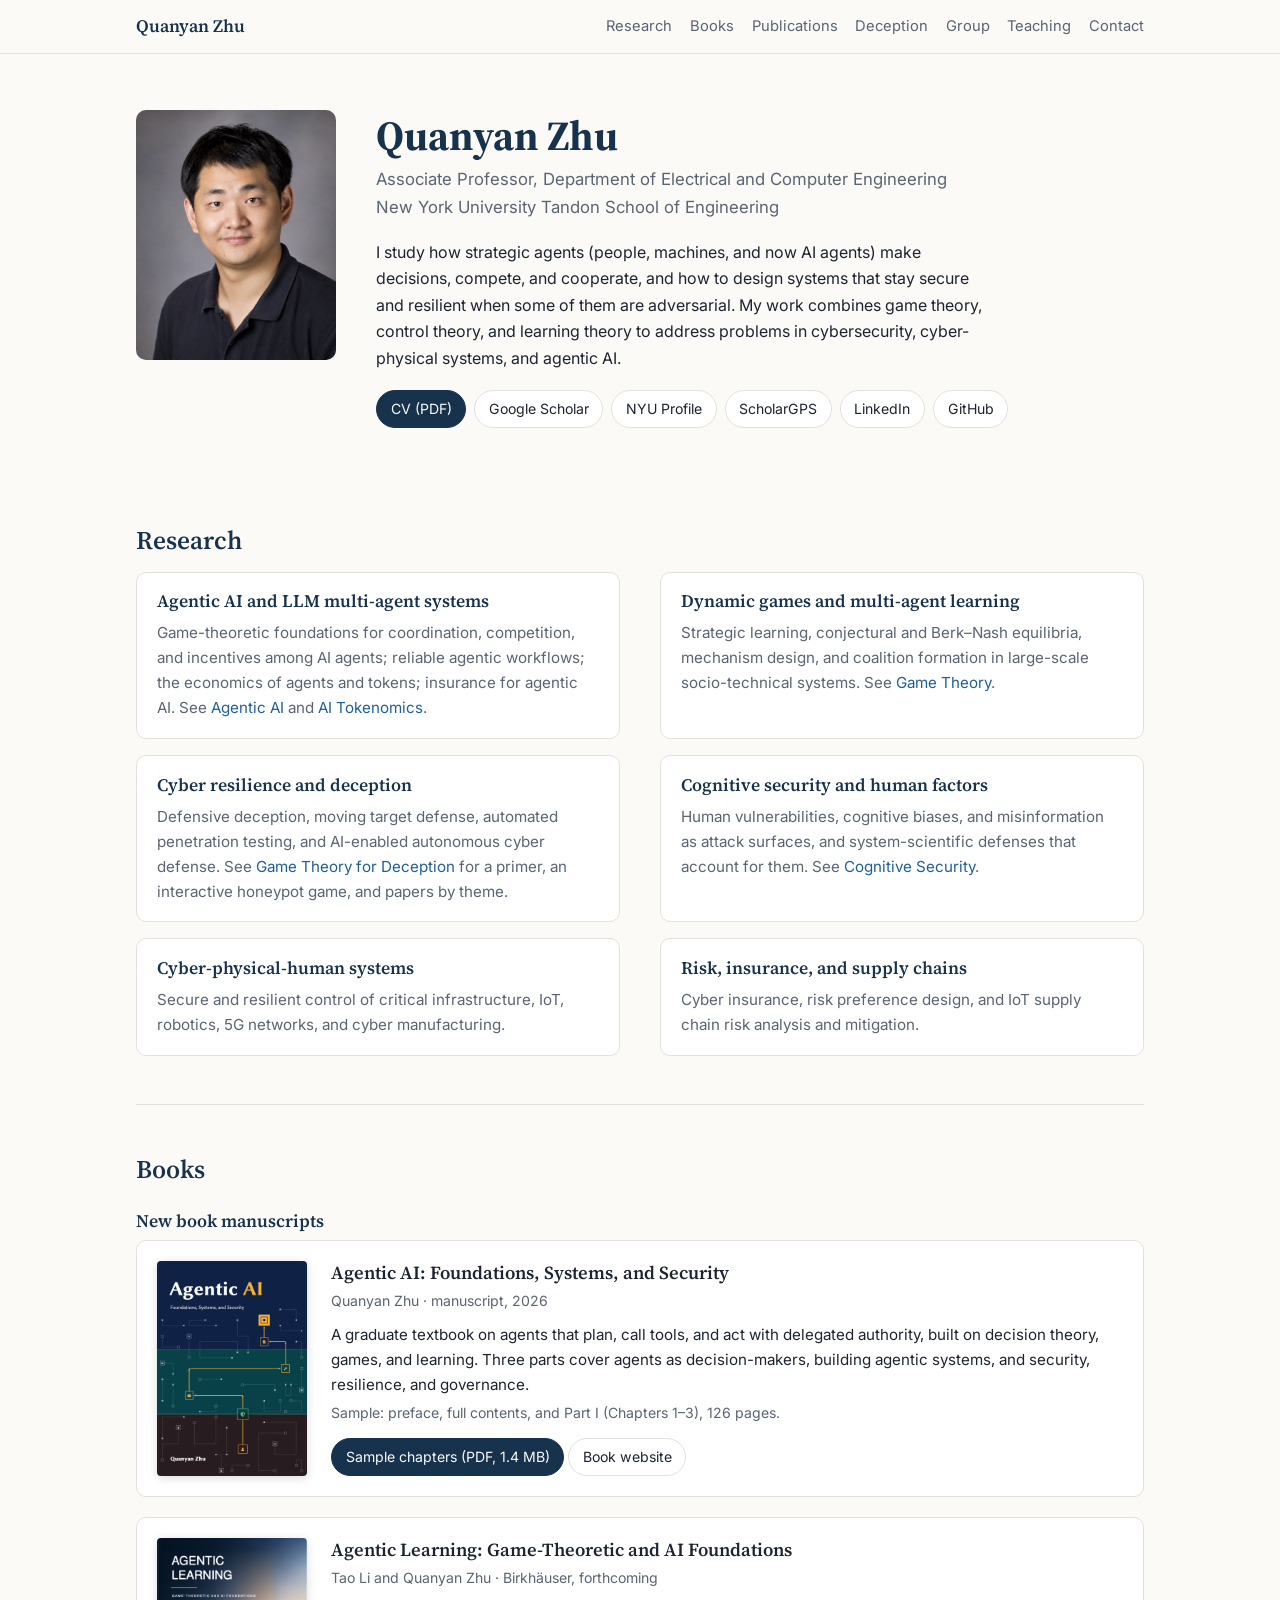
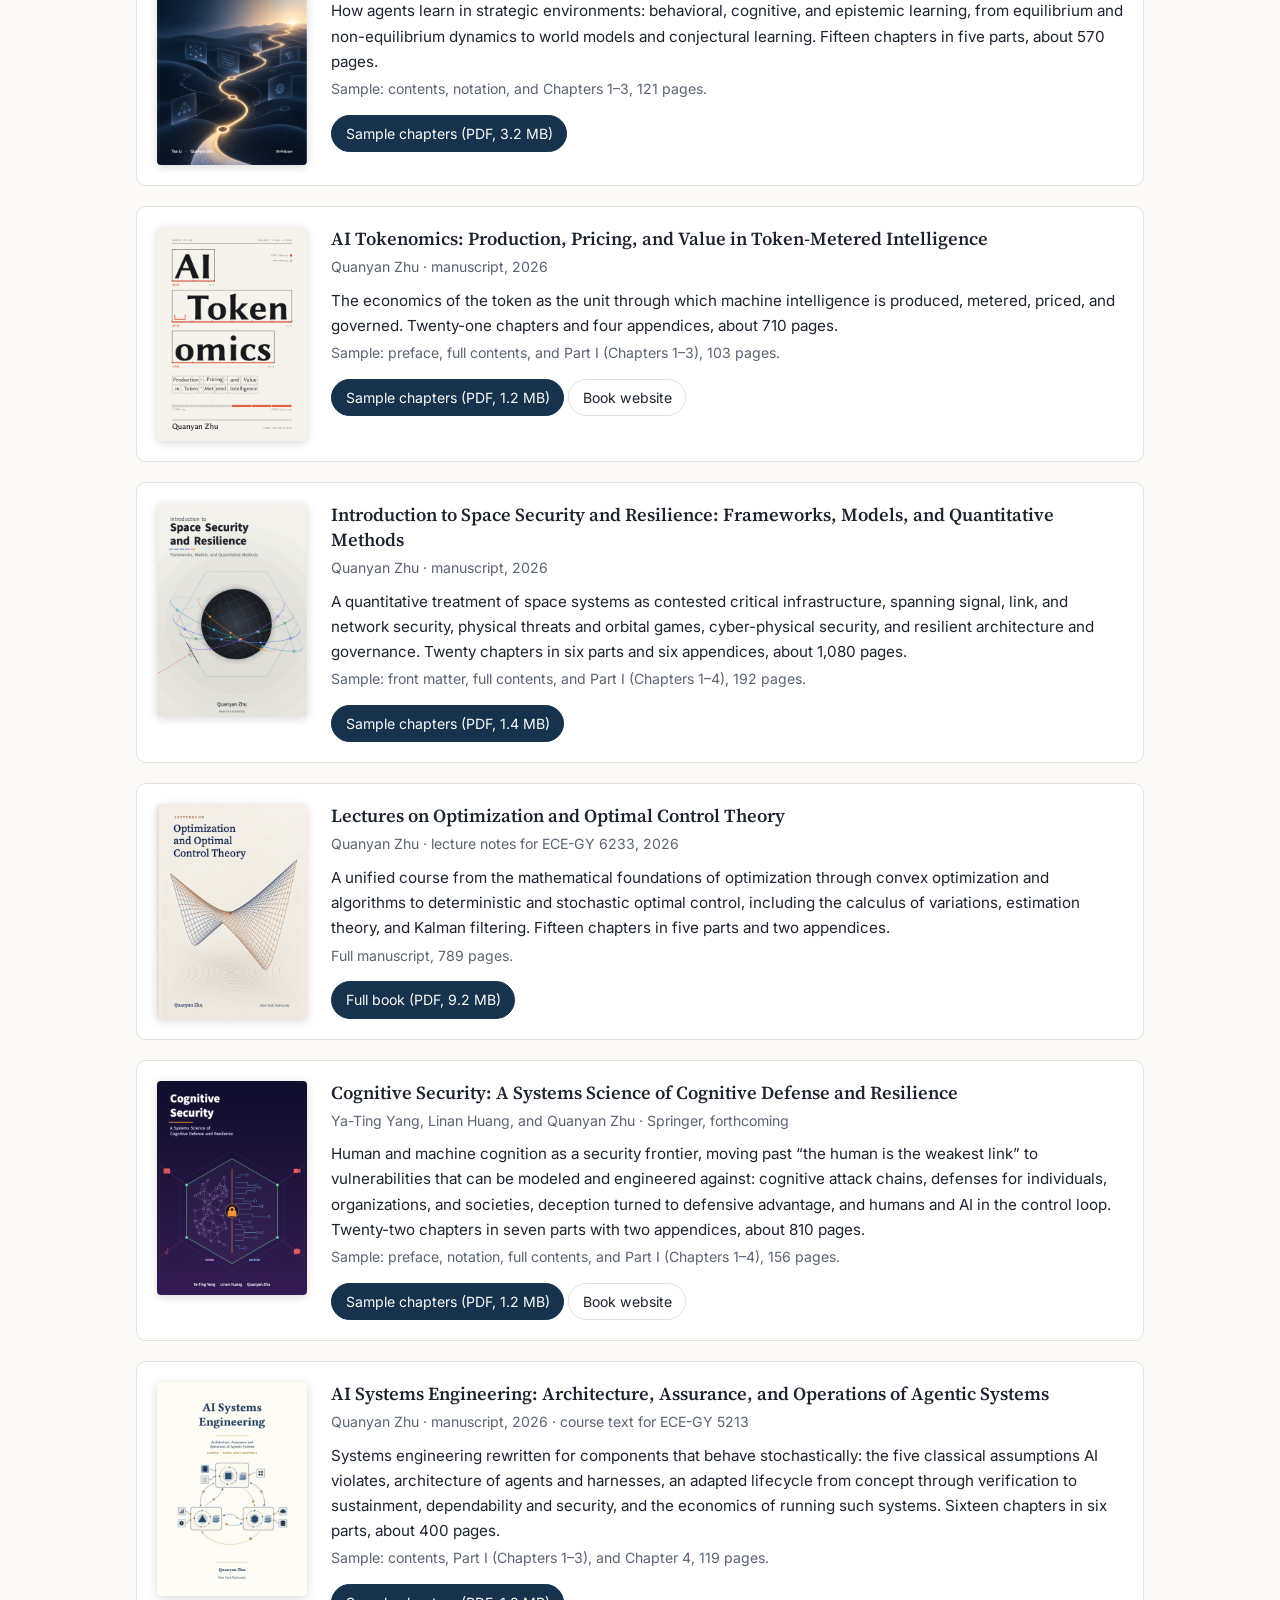
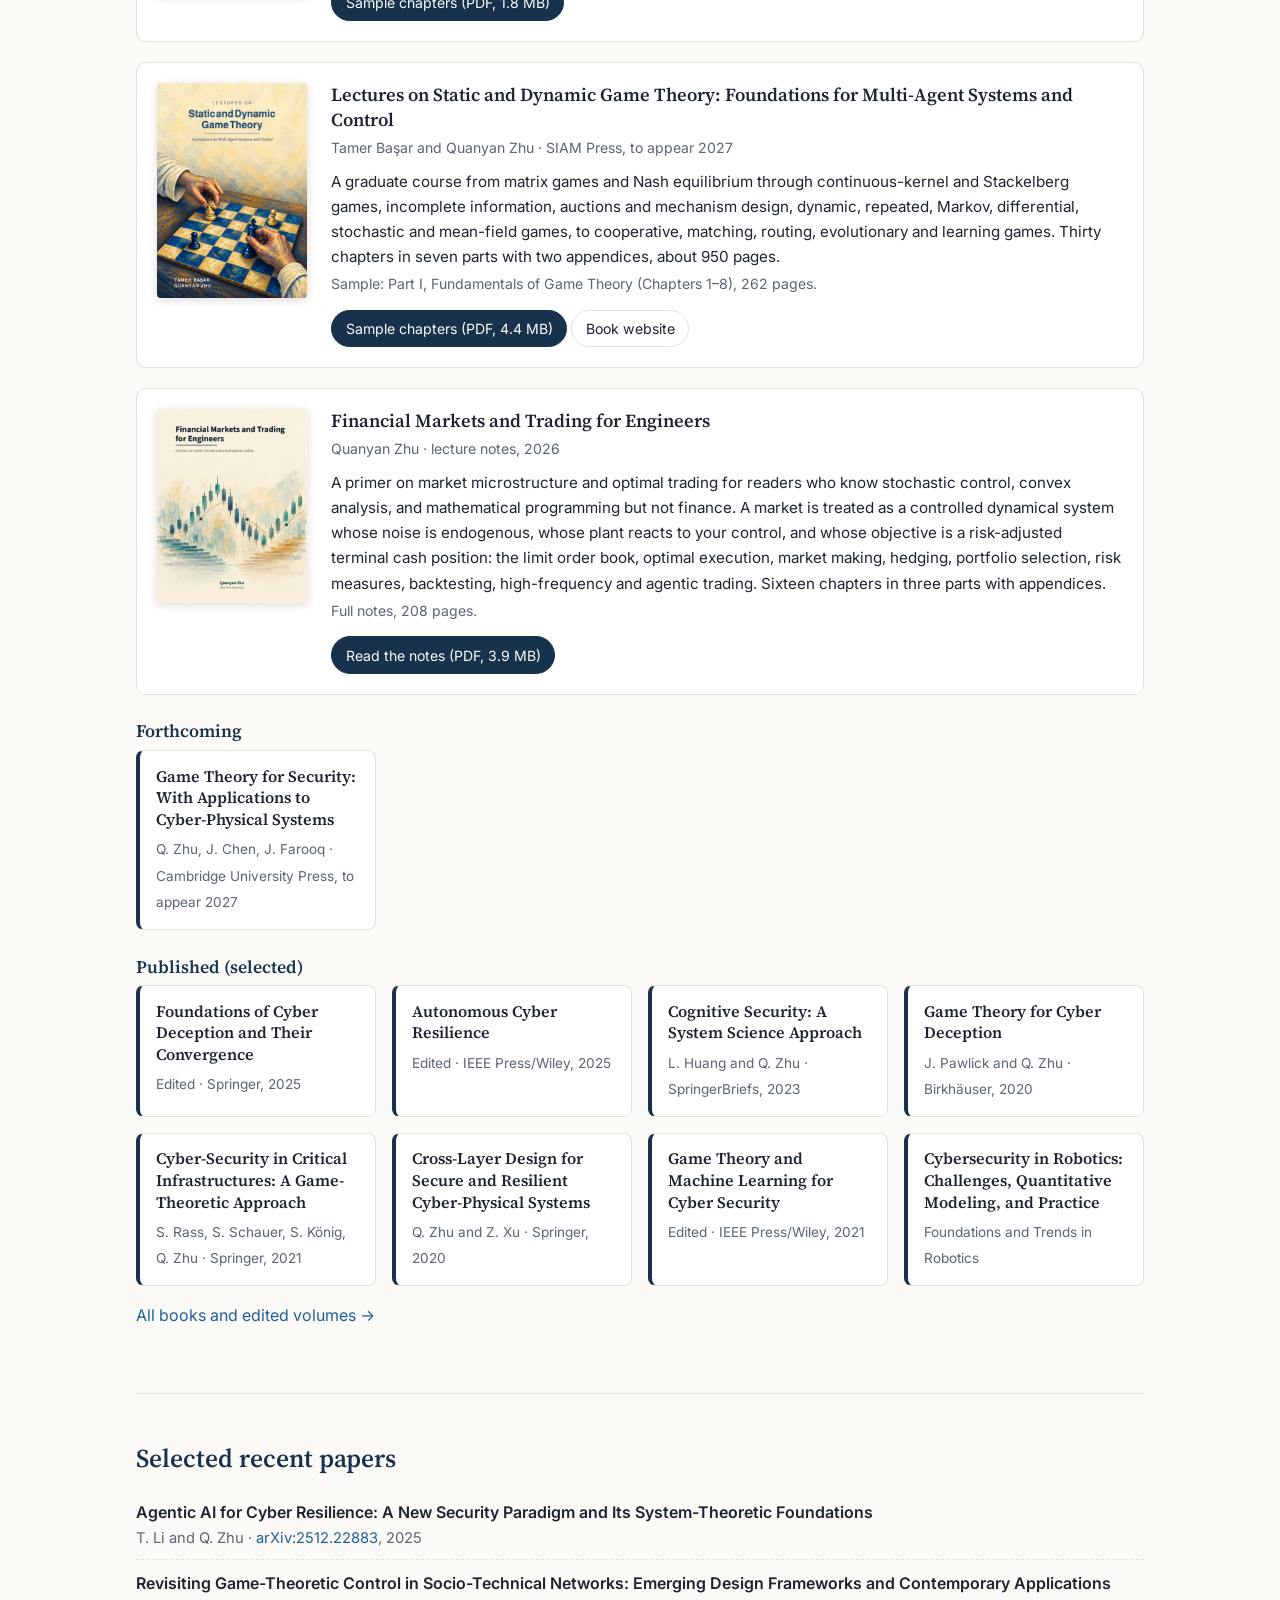
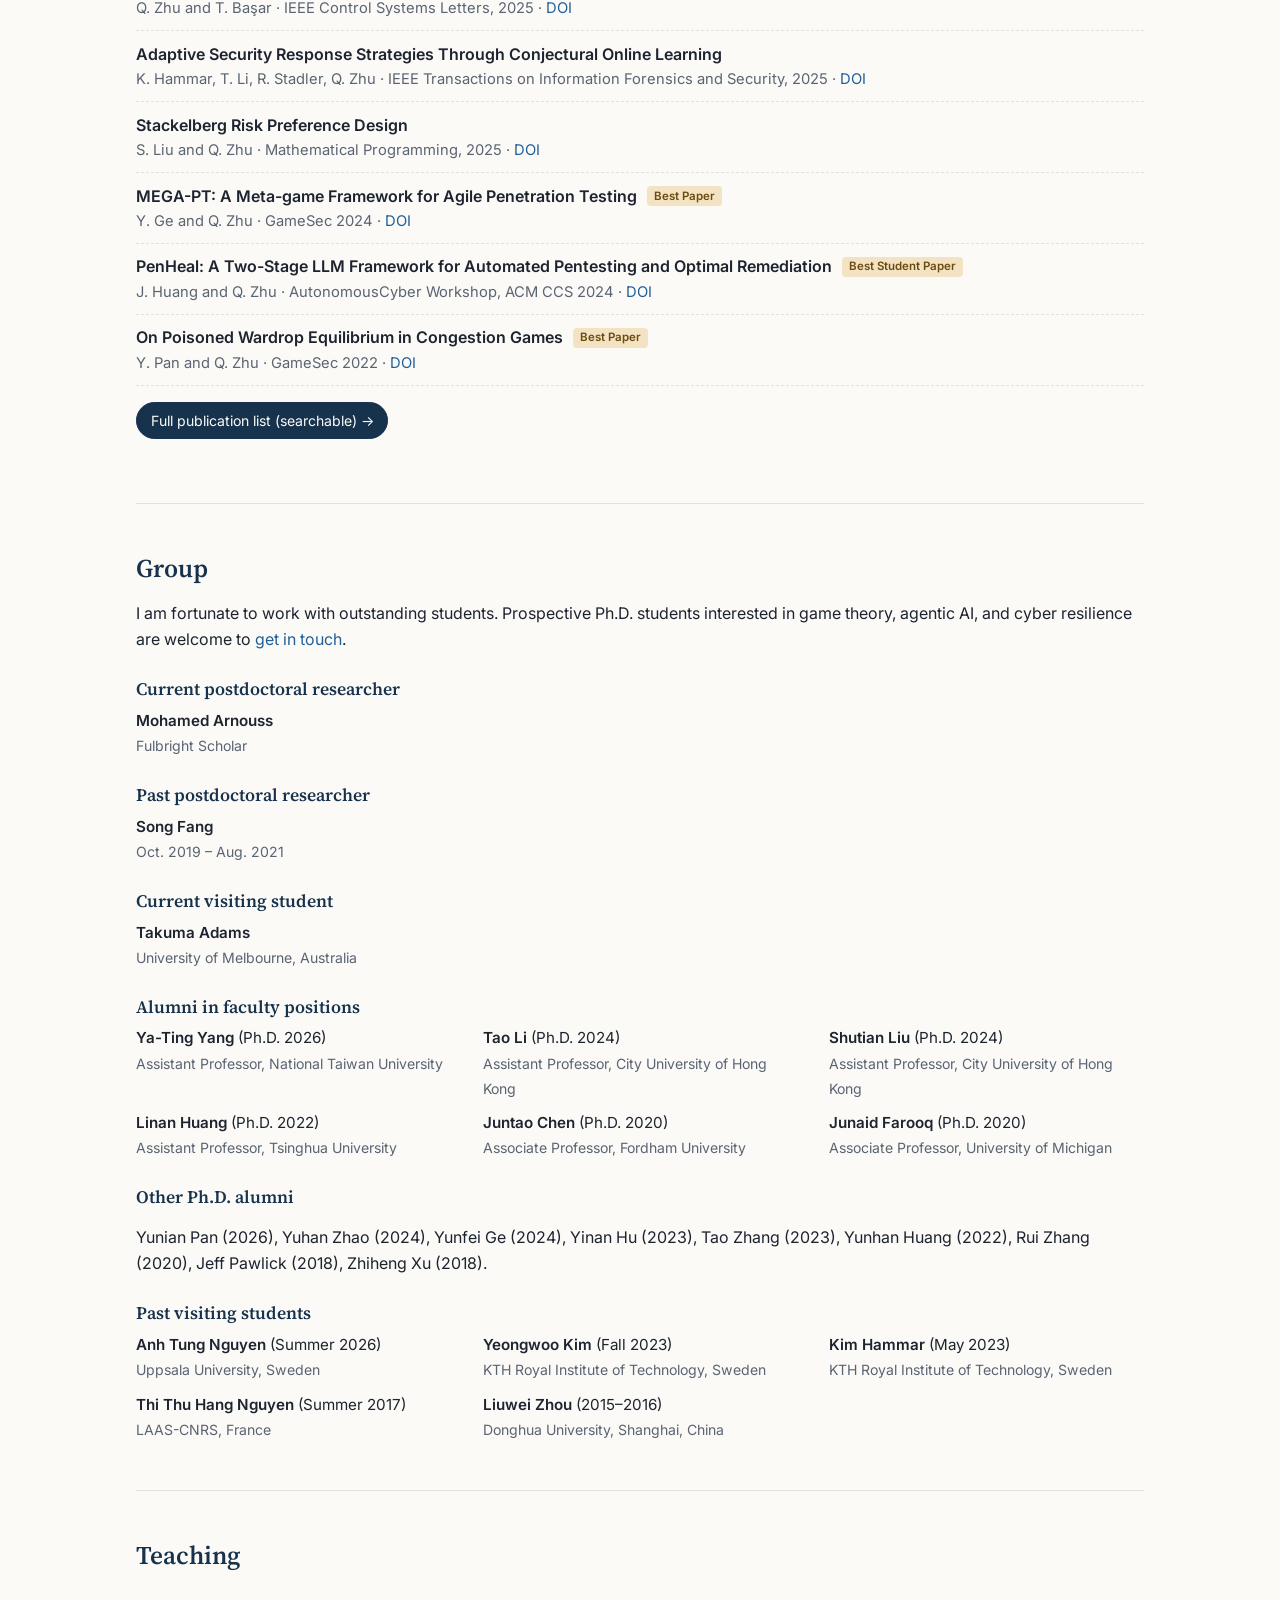
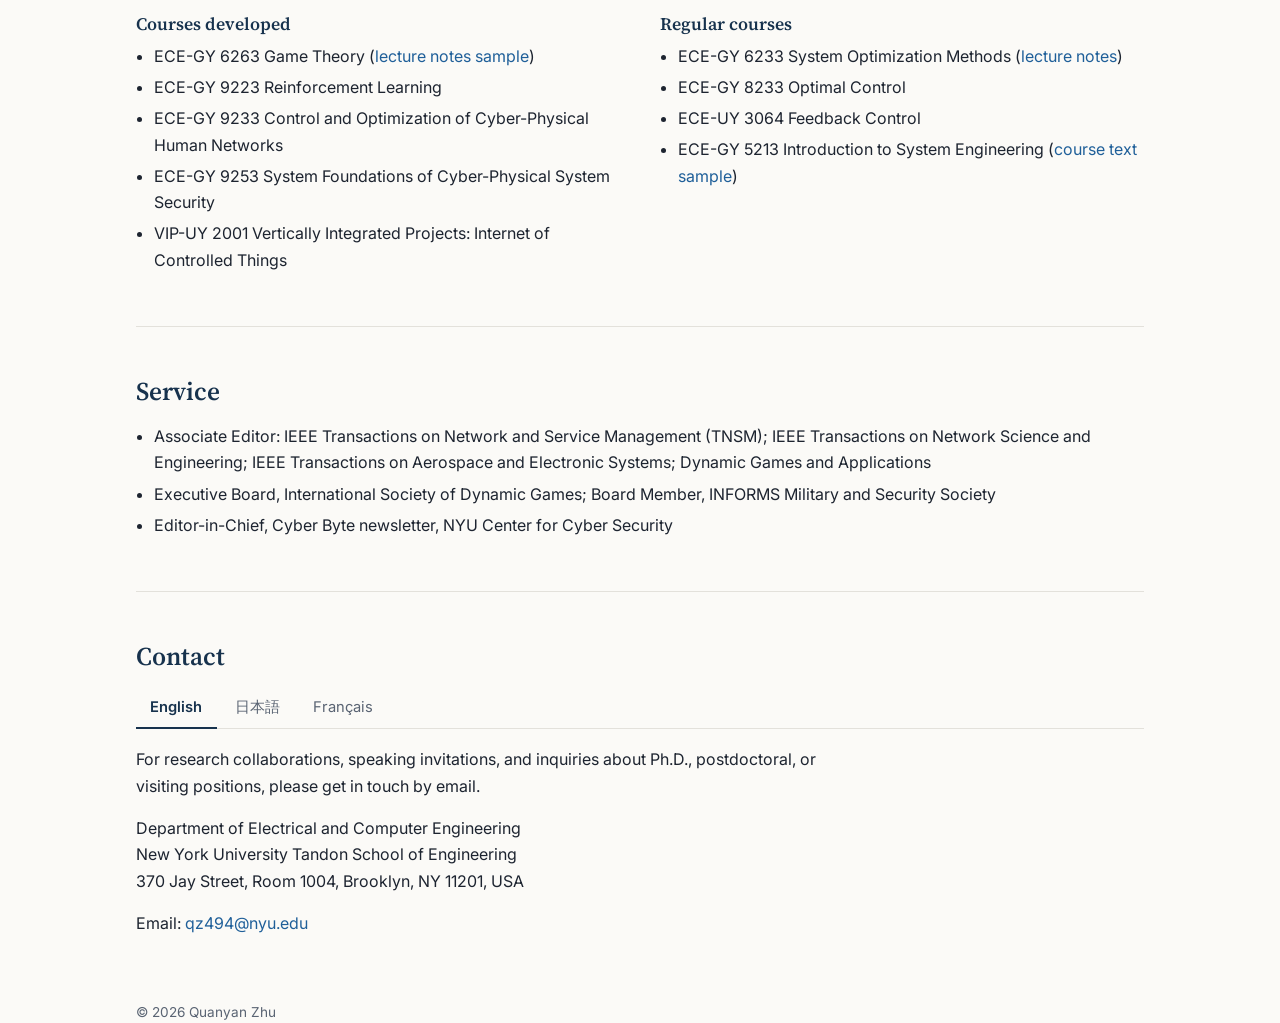
==== index.html @ be2367ba "Add Financial Markets and Trading for Engineers notes Co-Authored-By: Claude Opus 5 <noreply@anthrop" ====
<!DOCTYPE html>
<html lang="en">
<head>
  <meta charset="utf-8">
  <meta name="viewport" content="width=device-width, initial-scale=1">
  <title>Quanyan Zhu – NYU Professor | Game Theory, Agentic AI, Cybersecurity</title>
  <meta name="description" content="Quanyan Zhu is an Associate Professor of Electrical and Computer Engineering at NYU Tandon. Research on game theory, agentic AI, multi-agent learning, cyber resilience, cyber-physical systems, and space security. Books, publications, and CV.">
  <meta name="author" content="Quanyan Zhu">
  <link rel="canonical" href="https://quanyan8.github.io/">
  <link rel="alternate" hreflang="en" href="https://quanyan8.github.io/">
  <meta property="og:type" content="profile">
  <meta property="og:site_name" content="Quanyan Zhu">
  <meta property="og:title" content="Quanyan Zhu – NYU Professor | Game Theory, Agentic AI, Cybersecurity">
  <meta property="og:description" content="Quanyan Zhu is an Associate Professor of Electrical and Computer Engineering at NYU Tandon. Research on game theory, agentic AI, multi-agent learning, cyber resilience, cyber-physical systems, and space security. Books, publications, and CV.">
  <meta property="og:url" content="https://quanyan8.github.io/">
  <meta property="og:image" content="https://quanyan8.github.io/assets/photo.jpg">
  <meta property="og:image:alt" content="Portrait of Quanyan Zhu">
  <meta property="profile:first_name" content="Quanyan">
  <meta property="profile:last_name" content="Zhu">
  <meta name="twitter:card" content="summary">
  <meta name="twitter:title" content="Quanyan Zhu – NYU Professor | Game Theory, Agentic AI, Cybersecurity">
  <meta name="twitter:description" content="Quanyan Zhu is an Associate Professor of Electrical and Computer Engineering at NYU Tandon. Research on game theory, agentic AI, multi-agent learning, cyber resilience, cyber-physical systems, and space security. Books, publications, and CV.">
  <meta name="twitter:image" content="https://quanyan8.github.io/assets/photo.jpg">
  <script type="application/ld+json">
{
  "@context": "https://schema.org",
  "@graph": [
    {
      "@type": "Person",
      "@id": "https://quanyan8.github.io/#person",
      "name": "Quanyan Zhu",
      "url": "https://quanyan8.github.io/",
      "image": "https://quanyan8.github.io/assets/photo.jpg",
      "email": "mailto:qz494@nyu.edu",
      "jobTitle": "Associate Professor of Electrical and Computer Engineering",
      "worksFor": {
        "@type": "CollegeOrUniversity",
        "name": "New York University Tandon School of Engineering",
        "url": "https://engineering.nyu.edu/"
      },
      "affiliation": {
        "@type": "CollegeOrUniversity",
        "name": "New York University"
      },
      "workLocation": {
        "@type": "Place",
        "address": {
          "@type": "PostalAddress",
          "streetAddress": "370 Jay Street, Room 1004",
          "addressLocality": "Brooklyn",
          "addressRegion": "NY",
          "postalCode": "11201",
          "addressCountry": "US"
        }
      },
      "alumniOf": [
        {
          "@type": "CollegeOrUniversity",
          "name": "University of Illinois at Urbana-Champaign"
        },
        {
          "@type": "CollegeOrUniversity",
          "name": "University of Toronto"
        },
        {
          "@type": "CollegeOrUniversity",
          "name": "McGill University"
        }
      ],
      "award": [
        "NSF CAREER Award",
        "INFORMS Koopman Prize"
      ],
      "knowsAbout": [
        "Game theory",
        "Dynamic games",
        "Agentic AI",
        "Multi-agent systems",
        "Reinforcement learning",
        "Cybersecurity",
        "Cyber resilience",
        "Cyber deception",
        "Cyber-physical systems",
        "Space security",
        "AI tokenomics",
        "Control theory",
        "Mechanism design"
      ],
      "sameAs": [
        "https://scholar.google.com/citations?user=Qt2WDh0AAAAJ",
        "https://engineering.nyu.edu/faculty/quanyan-zhu",
        "https://cyber.nyu.edu/profile/quanyan-zhu/",
        "https://scholargps.com/scholars/54961215509101/quanyan-zhu",
        "https://research.com/u/quanyan-zhu",
        "https://openreview.net/profile?id=~Quanyan_Zhu1",
        "https://www.researchgate.net/profile/Quanyan-Zhu-2",
        "https://www.linkedin.com/in/quanyan-zhu-aa4b627/",
        "https://github.com/quanyan8",
        "https://wp.nyu.edu/quanyan"
      ]
    },
    {
      "@type": "Book",
      "name": "Agentic AI: Foundations, Systems, and Security",
      "author": [
        {
          "@id": "https://quanyan8.github.io/#person"
        }
      ],
      "image": "https://quanyan8.github.io/assets/books/agentic-ai-cover.png",
      "url": "https://quanyan8.github.io/assets/books/agentic-ai-sample.pdf",
      "inLanguage": "en"
    },
    {
      "@type": "Book",
      "name": "Agentic Learning: Game-Theoretic and AI Foundations",
      "author": [
        {
          "@type": "Person",
          "name": "Tao Li"
        },
        {
          "@id": "https://quanyan8.github.io/#person"
        }
      ],
      "image": "https://quanyan8.github.io/assets/books/agentic-learning-cover.png",
      "url": "https://quanyan8.github.io/assets/books/agentic-learning-sample.pdf",
      "inLanguage": "en",
      "publisher": {
        "@type": "Organization",
        "name": "Birkhäuser"
      }
    },
    {
      "@type": "Book",
      "name": "AI Tokenomics: Production, Pricing, and Value in Token-Metered Intelligence",
      "author": [
        {
          "@id": "https://quanyan8.github.io/#person"
        }
      ],
      "image": "https://quanyan8.github.io/assets/books/ai-tokenomics-cover.png",
      "url": "https://quanyan8.github.io/assets/books/ai-tokenomics-sample.pdf",
      "inLanguage": "en"
    },
    {
      "@type": "Book",
      "name": "Introduction to Space Security and Resilience: Frameworks, Models, and Quantitative Methods",
      "author": [
        {
          "@id": "https://quanyan8.github.io/#person"
        }
      ],
      "image": "https://quanyan8.github.io/assets/books/space-security-cover.png",
      "url": "https://quanyan8.github.io/assets/books/space-security-sample.pdf",
      "inLanguage": "en"
    },
    {
      "@type": "Book",
      "name": "Lectures on Optimization and Optimal Control Theory",
      "author": [
        {
          "@id": "https://quanyan8.github.io/#person"
        }
      ],
      "image": "https://quanyan8.github.io/assets/books/optimization-optimal-control-cover.png",
      "url": "https://quanyan8.github.io/assets/books/optimization-optimal-control.pdf",
      "inLanguage": "en",
      "numberOfPages": 789,
      "isAccessibleForFree": true,
      "learningResourceType": "Lecture notes"
    },
    {
      "@type": "Book",
      "name": "Cognitive Security: A Systems Science of Cognitive Defense and Resilience",
      "author": [
        {
          "@type": "Person",
          "name": "Ya-Ting Yang"
        },
        {
          "@type": "Person",
          "name": "Linan Huang"
        },
        {
          "@id": "https://quanyan8.github.io/#person"
        }
      ],
      "publisher": {
        "@type": "Organization",
        "name": "Springer"
      },
      "image": "https://quanyan8.github.io/assets/books/cognitive-security-cover.png",
      "url": "https://quanyan8.github.io/assets/books/cognitive-security-sample.pdf",
      "inLanguage": "en"
    },
    {
      "@type": "Book",
      "name": "AI Systems Engineering: Architecture, Assurance, and Operations of Agentic Systems",
      "author": [
        {
          "@id": "https://quanyan8.github.io/#person"
        }
      ],
      "image": "https://quanyan8.github.io/assets/books/ai-systems-engineering-cover.png",
      "url": "https://quanyan8.github.io/assets/books/ai-systems-engineering-sample.pdf",
      "inLanguage": "en",
      "learningResourceType": "Course text"
    },
    {
      "@type": "Book",
      "name": "Lectures on Static and Dynamic Game Theory: Foundations for Multi-Agent Systems and Control",
      "author": [
        {
          "@type": "Person",
          "name": "Tamer Başar"
        },
        {
          "@id": "https://quanyan8.github.io/#person"
        }
      ],
      "publisher": {
        "@type": "Organization",
        "name": "SIAM"
      },
      "image": "https://quanyan8.github.io/assets/books/game-theory-lectures-cover.png",
      "url": "https://quanyan8.github.io/assets/books/game-theory-lectures-sample.pdf",
      "inLanguage": "en"
    },
    {
      "@type": "Book",
      "name": "Financial Markets and Trading for Engineers: A Primer on Market Microstructure and Optimal Trading",
      "author": [
        {
          "@id": "https://quanyan8.github.io/#person"
        }
      ],
      "image": "https://quanyan8.github.io/assets/books/financial-markets-engineers-cover.png",
      "url": "https://quanyan8.github.io/assets/books/financial-markets-engineers.pdf",
      "inLanguage": "en",
      "numberOfPages": 208,
      "isAccessibleForFree": true,
      "learningResourceType": "Lecture notes"
    }
  ]
}
  </script>
  <link rel="preconnect" href="https://fonts.googleapis.com">
  <link rel="preconnect" href="https://fonts.gstatic.com" crossorigin>
  <link href="https://fonts.googleapis.com/css2?family=Inter:wght@400;500;600&family=Source+Serif+4:opsz,wght@8..60,500;8..60,600&display=swap" rel="stylesheet">
  <link rel="stylesheet" href="assets/style.css">
</head>
<body>
  <nav class="nav"><div class="nav-inner">
    <a class="brand" href="index.html">Quanyan Zhu</a>
    <div class="nav-links">
      <a href="#research">Research</a>
      <a href="#books">Books</a>
      <a href="publications.html">Publications</a>
      <a href="deception/">Deception</a>
      <a href="#group">Group</a>
      <a href="#teaching">Teaching</a>
      <a href="#contact">Contact</a>
    </div>
  </div></nav>

  <main class="wrap">
    <header class="hero">
      <img class="portrait" src="assets/photo.jpg" alt="Quanyan Zhu" width="200" height="250">
      <div>
        <h1>Quanyan Zhu</h1>
        <p class="role">Associate Professor, Department of Electrical and Computer Engineering<br>
          New York University Tandon School of Engineering</p>
        <p>I study how strategic agents (people, machines, and now AI agents) make decisions,
          compete, and cooperate, and how to design systems that stay secure and resilient when some
          of them are adversarial. My work combines game theory, control theory, and learning theory
          to address problems in cybersecurity, cyber-physical systems, and agentic AI.</p>
        <div class="links">
          <a class="btn primary" href="assets/cv.pdf">CV (PDF)</a>
          <a class="btn" href="https://scholar.google.com/citations?user=Qt2WDh0AAAAJ">Google Scholar</a>
          <a class="btn" href="https://engineering.nyu.edu/faculty/quanyan-zhu">NYU Profile</a>
          <a class="btn" href="https://scholargps.com/scholars/54961215509101/quanyan-zhu">ScholarGPS</a>
          <a class="btn" href="https://www.linkedin.com/in/quanyan-zhu-aa4b627/">LinkedIn</a>
          <a class="btn" href="https://github.com/quanyan8">GitHub</a>
        </div>
      </div>
    </header>

    <section id="research">
      <h2>Research</h2>
      <div class="grid-2">
        <div class="theme">
          <h3>Agentic AI and LLM multi-agent systems</h3>
          <p>Game-theoretic foundations for coordination, competition, and incentives among AI agents;
            reliable agentic workflows; the economics of agents and tokens; insurance for agentic AI.
            See <a href="agentic-ai/">Agentic AI</a> and <a href="tokenomics/">AI Tokenomics</a>.</p>
        </div>
        <div class="theme">
          <h3>Dynamic games and multi-agent learning</h3>
          <p>Strategic learning, conjectural and Berk–Nash equilibria, mechanism design, and coalition
            formation in large-scale socio-technical systems. See <a href="game-theory/">Game Theory</a>.</p>
        </div>
        <div class="theme">
          <h3>Cyber resilience and deception</h3>
          <p>Defensive deception, moving target defense, automated penetration testing, and
            AI-enabled autonomous cyber defense. See <a href="deception/">Game Theory for Deception</a>
            for a primer, an interactive honeypot game, and papers by theme.</p>
        </div>
        <div class="theme">
          <h3>Cognitive security and human factors</h3>
          <p>Human vulnerabilities, cognitive biases, and misinformation as attack surfaces, and
            system-scientific defenses that account for them. See <a href="cognitive-security/">Cognitive Security</a>.</p>
        </div>
        <div class="theme">
          <h3>Cyber-physical-human systems</h3>
          <p>Secure and resilient control of critical infrastructure, IoT, robotics, 5G networks,
            and cyber manufacturing.</p>
        </div>
        <div class="theme">
          <h3>Risk, insurance, and supply chains</h3>
          <p>Cyber insurance, risk preference design, and IoT supply chain risk analysis and mitigation.</p>
        </div>
      </div>
    </section>

    <section id="books">
      <h2>Books</h2>
      <h3>New book manuscripts</h3>
      <div class="samples">
        <article class="sample">
          <a href="assets/books/agentic-ai-sample.pdf"><img src="assets/books/agentic-ai-cover.png" alt="Cover of Agentic AI: Foundations, Systems, and Security" loading="lazy"></a>
          <div>
            <span class="t">Agentic AI: Foundations, Systems, and Security</span>
            <span class="m">Quanyan Zhu · manuscript, 2026</span>
            <p>A graduate textbook on agents that plan, call tools, and act with delegated authority, built on decision theory, games, and learning. Three parts cover agents as decision-makers, building agentic systems, and security, resilience, and governance.</p>
            <p class="m">Sample: preface, full contents, and Part I (Chapters 1–3), 126 pages.</p>
            <a class="btn primary" href="assets/books/agentic-ai-sample.pdf">Sample chapters (PDF, 1.4 MB)</a>
            <a class="btn" href="agentic-ai/">Book website</a>
          </div>
        </article>
        <article class="sample">
          <a href="assets/books/agentic-learning-sample.pdf"><img src="assets/books/agentic-learning-cover.png" alt="Cover of Agentic Learning: Game-Theoretic and AI Foundations" loading="lazy"></a>
          <div>
            <span class="t">Agentic Learning: Game-Theoretic and AI Foundations</span>
            <span class="m">Tao Li and Quanyan Zhu · Birkhäuser, forthcoming</span>
            <p>How agents learn in strategic environments: behavioral, cognitive, and epistemic learning, from equilibrium and non-equilibrium dynamics to world models and conjectural learning. Fifteen chapters in five parts, about 570 pages.</p>
            <p class="m">Sample: contents, notation, and Chapters 1–3, 121 pages.</p>
            <a class="btn primary" href="assets/books/agentic-learning-sample.pdf">Sample chapters (PDF, 3.2 MB)</a>
          </div>
        </article>
        <article class="sample">
          <a href="assets/books/ai-tokenomics-sample.pdf"><img src="assets/books/ai-tokenomics-cover.png" alt="Cover of AI Tokenomics: Production, Pricing, and Value in Token-Metered Intelligence" loading="lazy"></a>
          <div>
            <span class="t">AI Tokenomics: Production, Pricing, and Value in Token-Metered Intelligence</span>
            <span class="m">Quanyan Zhu · manuscript, 2026</span>
            <p>The economics of the token as the unit through which machine intelligence is produced, metered, priced, and governed. Twenty-one chapters and four appendices, about 710 pages.</p>
            <p class="m">Sample: preface, full contents, and Part I (Chapters 1–3), 103 pages.</p>
            <a class="btn primary" href="assets/books/ai-tokenomics-sample.pdf">Sample chapters (PDF, 1.2 MB)</a>
            <a class="btn" href="tokenomics/">Book website</a>
          </div>
        </article>
        <article class="sample">
          <a href="assets/books/space-security-sample.pdf"><img src="assets/books/space-security-cover.png" alt="Cover of Introduction to Space Security and Resilience: Frameworks, Models, and Quantitative Methods" loading="lazy"></a>
          <div>
            <span class="t">Introduction to Space Security and Resilience: Frameworks, Models, and Quantitative Methods</span>
            <span class="m">Quanyan Zhu · manuscript, 2026</span>
            <p>A quantitative treatment of space systems as contested critical infrastructure, spanning signal, link, and network security, physical threats and orbital games, cyber-physical security, and resilient architecture and governance. Twenty chapters in six parts and six appendices, about 1,080 pages.</p>
            <p class="m">Sample: front matter, full contents, and Part I (Chapters 1–4), 192 pages.</p>
            <a class="btn primary" href="assets/books/space-security-sample.pdf">Sample chapters (PDF, 1.4 MB)</a>
          </div>
        </article>
        <article class="sample">
          <a href="assets/books/optimization-optimal-control.pdf"><img src="assets/books/optimization-optimal-control-cover.png" alt="Cover of Lectures on Optimization and Optimal Control Theory" loading="lazy"></a>
          <div>
            <span class="t">Lectures on Optimization and Optimal Control Theory</span>
            <span class="m">Quanyan Zhu · lecture notes for ECE-GY 6233, 2026</span>
            <p>A unified course from the mathematical foundations of optimization through convex optimization and algorithms to deterministic and stochastic optimal control, including the calculus of variations, estimation theory, and Kalman filtering. Fifteen chapters in five parts and two appendices.</p>
            <p class="m">Full manuscript, 789 pages.</p>
            <a class="btn primary" href="assets/books/optimization-optimal-control.pdf">Full book (PDF, 9.2 MB)</a>
          </div>
        </article>
        <article class="sample">
          <a href="assets/books/cognitive-security-sample.pdf"><img src="assets/books/cognitive-security-cover.png" alt="Cover of Cognitive Security: A Systems Science of Cognitive Defense and Resilience" loading="lazy"></a>
          <div>
            <span class="t">Cognitive Security: A Systems Science of Cognitive Defense and Resilience</span>
            <span class="m">Ya-Ting Yang, Linan Huang, and Quanyan Zhu · Springer, forthcoming</span>
            <p>Human and machine cognition as a security frontier, moving past “the human is the weakest link” to vulnerabilities that can be modeled and engineered against: cognitive attack chains, defenses for individuals, organizations, and societies, deception turned to defensive advantage, and humans and AI in the control loop. Twenty-two chapters in seven parts with two appendices, about 810 pages.</p>
            <p class="m">Sample: preface, notation, full contents, and Part I (Chapters 1–4), 156 pages.</p>
            <a class="btn primary" href="assets/books/cognitive-security-sample.pdf">Sample chapters (PDF, 1.2 MB)</a>
            <a class="btn" href="cognitive-security/">Book website</a>
          </div>
        </article>
        <article class="sample">
          <a href="assets/books/ai-systems-engineering-sample.pdf"><img src="assets/books/ai-systems-engineering-cover.png" alt="Cover of AI Systems Engineering: Architecture, Assurance, and Operations of Agentic Systems" loading="lazy"></a>
          <div>
            <span class="t">AI Systems Engineering: Architecture, Assurance, and Operations of Agentic Systems</span>
            <span class="m">Quanyan Zhu · manuscript, 2026 · course text for ECE-GY 5213</span>
            <p>Systems engineering rewritten for components that behave stochastically: the five classical assumptions AI violates, architecture of agents and harnesses, an adapted lifecycle from concept through verification to sustainment, dependability and security, and the economics of running such systems. Sixteen chapters in six parts, about 400 pages.</p>
            <p class="m">Sample: contents, Part I (Chapters 1–3), and Chapter 4, 119 pages.</p>
            <a class="btn primary" href="assets/books/ai-systems-engineering-sample.pdf">Sample chapters (PDF, 1.8 MB)</a>
          </div>
        </article>
        <article class="sample">
          <a href="assets/books/game-theory-lectures-sample.pdf"><img src="assets/books/game-theory-lectures-cover.png" alt="Cover of Lectures on Static and Dynamic Game Theory by Tamer Başar and Quanyan Zhu" loading="lazy"></a>
          <div>
            <span class="t">Lectures on Static and Dynamic Game Theory: Foundations for Multi-Agent Systems and Control</span>
            <span class="m">Tamer Başar and Quanyan Zhu · SIAM Press, to appear 2027</span>
            <p>A graduate course from matrix games and Nash equilibrium through continuous-kernel and Stackelberg games, incomplete information, auctions and mechanism design, dynamic, repeated, Markov, differential, stochastic and mean-field games, to cooperative, matching, routing, evolutionary and learning games. Thirty chapters in seven parts with two appendices, about 950 pages.</p>
            <p class="m">Sample: Part I, Fundamentals of Game Theory (Chapters 1–8), 262 pages.</p>
            <a class="btn primary" href="assets/books/game-theory-lectures-sample.pdf">Sample chapters (PDF, 4.4 MB)</a>
            <a class="btn" href="game-theory/">Book website</a>
          </div>
        </article>
        <article class="sample">
          <a href="assets/books/financial-markets-engineers.pdf"><img src="assets/books/financial-markets-engineers-cover.png" alt="Cover of Financial Markets and Trading for Engineers" loading="lazy"></a>
          <div>
            <span class="t">Financial Markets and Trading for Engineers</span>
            <span class="m">Quanyan Zhu · lecture notes, 2026</span>
            <p>A primer on market microstructure and optimal trading for readers who know stochastic control, convex analysis, and mathematical programming but not finance. A market is treated as a controlled dynamical system whose noise is endogenous, whose plant reacts to your control, and whose objective is a risk-adjusted terminal cash position: the limit order book, optimal execution, market making, hedging, portfolio selection, risk measures, backtesting, high-frequency and agentic trading. Sixteen chapters in three parts with appendices.</p>
            <p class="m">Full notes, 208 pages.</p>
            <a class="btn primary" href="assets/books/financial-markets-engineers.pdf">Read the notes (PDF, 3.9 MB)</a>
          </div>
        </article>
      </div>
      <h3>Forthcoming</h3>
      <div class="books">
        <div class="book"><span class="t">Game Theory for Security: With Applications to Cyber-Physical Systems</span><span class="m">Q. Zhu, J. Chen, J. Farooq · Cambridge University Press, to appear 2027</span></div>
      </div>
      <h3>Published (selected)</h3>
      <div class="books">
        <a class="book" href="https://doi.org/10.1007/978-3-031-93867-2"><span class="t">Foundations of Cyber Deception and Their Convergence</span><span class="m">Edited · Springer, 2025</span></a>
        <a class="book" href="https://doi.org/10.1002/9781394215416"><span class="t">Autonomous Cyber Resilience</span><span class="m">Edited · IEEE Press/Wiley, 2025</span></a>
        <a class="book" href="https://doi.org/10.1007/978-3-031-43652-9"><span class="t">Cognitive Security: A System Science Approach</span><span class="m">L. Huang and Q. Zhu · SpringerBriefs, 2023</span></a>
        <a class="book" href="https://doi.org/10.1007/978-3-030-66065-9"><span class="t">Game Theory for Cyber Deception</span><span class="m">J. Pawlick and Q. Zhu · Birkhäuser, 2020</span></a>
        <a class="book" href="https://doi.org/10.1007/978-3-030-46908-5"><span class="t">Cyber-Security in Critical Infrastructures: A Game-Theoretic Approach</span><span class="m">S. Rass, S. Schauer, S. König, Q. Zhu · Springer, 2021</span></a>
        <a class="book" href="https://doi.org/10.1007/978-3-030-60251-2"><span class="t">Cross-Layer Design for Secure and Resilient Cyber-Physical Systems</span><span class="m">Q. Zhu and Z. Xu · Springer, 2020</span></a>
        <a class="book" href="https://doi.org/10.1002/9781119723950"><span class="t">Game Theory and Machine Learning for Cyber Security</span><span class="m">Edited · IEEE Press/Wiley, 2021</span></a>
        <a class="book" href="https://doi.org/10.1561/2300000061"><span class="t">Cybersecurity in Robotics: Challenges, Quantitative Modeling, and Practice</span><span class="m">Foundations and Trends in Robotics</span></a>
      </div>
      <p style="margin-top:1rem"><a href="publications.html#books">All books and edited volumes →</a></p>
    </section>

    <section id="publications">
      <h2>Selected recent papers</h2>
      <div class="pub"><div class="t">Agentic AI for Cyber Resilience: A New Security Paradigm and Its System-Theoretic Foundations</div><div class="m">T. Li and Q. Zhu · <a href="https://arxiv.org/abs/2512.22883">arXiv:2512.22883</a>, 2025</div></div>
      <div class="pub"><div class="t">Revisiting Game-Theoretic Control in Socio-Technical Networks: Emerging Design Frameworks and Contemporary Applications</div><div class="m">Q. Zhu and T. Başar · IEEE Control Systems Letters, 2025 · <a href="https://doi.org/10.1109/lcsys.2025.3557366">DOI</a></div></div>
      <div class="pub"><div class="t">Adaptive Security Response Strategies Through Conjectural Online Learning</div><div class="m">K. Hammar, T. Li, R. Stadler, Q. Zhu · IEEE Transactions on Information Forensics and Security, 2025 · <a href="https://doi.org/10.1109/tifs.2025.3558600">DOI</a></div></div>
      <div class="pub"><div class="t">Stackelberg Risk Preference Design</div><div class="m">S. Liu and Q. Zhu · Mathematical Programming, 2025 · <a href="https://doi.org/10.1007/s10107-024-02083-2">DOI</a></div></div>
      <div class="pub"><div class="t">MEGA-PT: A Meta-game Framework for Agile Penetration Testing <span class="badge">Best Paper</span></div><div class="m">Y. Ge and Q. Zhu · GameSec 2024 · <a href="https://doi.org/10.1007/978-3-031-74835-6_2">DOI</a></div></div>
      <div class="pub"><div class="t">PenHeal: A Two-Stage LLM Framework for Automated Pentesting and Optimal Remediation <span class="badge">Best Student Paper</span></div><div class="m">J. Huang and Q. Zhu · AutonomousCyber Workshop, ACM CCS 2024 · <a href="https://doi.org/10.1145/3689933.3690831">DOI</a></div></div>
      <div class="pub"><div class="t">On Poisoned Wardrop Equilibrium in Congestion Games <span class="badge">Best Paper</span></div><div class="m">Y. Pan and Q. Zhu · GameSec 2022 · <a href="https://doi.org/10.1007/978-3-031-26369-9_10">DOI</a></div></div>
      <p style="margin-top:1rem"><a class="btn primary" href="publications.html">Full publication list (searchable) →</a></p>
    </section>

    <section id="group">
      <h2>Group</h2>
      <p>I am fortunate to work with outstanding students. Prospective Ph.D. students interested in
        game theory, agentic AI, and cyber resilience are welcome to <a href="#contact">get in touch</a>.</p>

      <h3>Current postdoctoral researcher</h3>
      <div class="people">
        <div><span class="n">Mohamed Arnouss</span><br><span class="d">Fulbright Scholar</span></div>
      </div>

      <h3>Past postdoctoral researcher</h3>
      <div class="people">
        <div><span class="n">Song Fang</span><br><span class="d">Oct. 2019 – Aug. 2021</span></div>
      </div>

      <h3>Current visiting student</h3>
      <div class="people">
        <div><span class="n">Takuma Adams</span><br><span class="d">University of Melbourne, Australia</span></div>
      </div>

      <h3>Alumni in faculty positions</h3>
      <div class="people">
        <div><span class="n">Ya-Ting Yang</span> (Ph.D. 2026)<br><span class="d">Assistant Professor, National Taiwan University</span></div>
        <div><span class="n">Tao Li</span> (Ph.D. 2024)<br><span class="d">Assistant Professor, City University of Hong Kong</span></div>
        <div><span class="n">Shutian Liu</span> (Ph.D. 2024)<br><span class="d">Assistant Professor, City University of Hong Kong</span></div>
        <div><span class="n">Linan Huang</span> (Ph.D. 2022)<br><span class="d">Assistant Professor, Tsinghua University</span></div>
        <div><span class="n">Juntao Chen</span> (Ph.D. 2020)<br><span class="d">Associate Professor, Fordham University</span></div>
        <div><span class="n">Junaid Farooq</span> (Ph.D. 2020)<br><span class="d">Associate Professor, University of Michigan</span></div>
      </div>

      <h3>Other Ph.D. alumni</h3>
      <p>Yunian Pan (2026), Yuhan Zhao (2024), Yunfei Ge (2024), Yinan Hu (2023), Tao Zhang (2023), Yunhan Huang (2022),
        Rui Zhang (2020), Jeff Pawlick (2018), Zhiheng Xu (2018).</p>

      <h3>Past visiting students</h3>
      <div class="people">
        <div><span class="n">Anh Tung Nguyen</span> (Summer 2026)<br><span class="d">Uppsala University, Sweden</span></div>
        <div><span class="n">Yeongwoo Kim</span> (Fall 2023)<br><span class="d">KTH Royal Institute of Technology, Sweden</span></div>
        <div><span class="n">Kim Hammar</span> (May 2023)<br><span class="d">KTH Royal Institute of Technology, Sweden</span></div>
        <div><span class="n">Thi Thu Hang Nguyen</span> (Summer 2017)<br><span class="d">LAAS-CNRS, France</span></div>
        <div><span class="n">Liuwei Zhou</span> (2015–2016)<br><span class="d">Donghua University, Shanghai, China</span></div>
      </div>
    </section>

    <section id="teaching">
      <h2>Teaching</h2>
      <div class="grid-2">
        <div>
          <h3>Courses developed</h3>
          <ul class="plain">
            <li>ECE-GY 6263 Game Theory (<a href="assets/books/game-theory-lectures-sample.pdf">lecture notes sample</a>)</li>
            <li>ECE-GY 9223 Reinforcement Learning</li>
            <li>ECE-GY 9233 Control and Optimization of Cyber-Physical Human Networks</li>
            <li>ECE-GY 9253 System Foundations of Cyber-Physical System Security</li>
            <li>VIP-UY 2001 Vertically Integrated Projects: Internet of Controlled Things</li>
          </ul>
        </div>
        <div>
          <h3>Regular courses</h3>
          <ul class="plain">
            <li>ECE-GY 6233 System Optimization Methods (<a href="assets/books/optimization-optimal-control.pdf">lecture notes</a>)</li>
            <li>ECE-GY 8233 Optimal Control</li>
            <li>ECE-UY 3064 Feedback Control</li>
            <li>ECE-GY 5213 Introduction to System Engineering (<a href="assets/books/ai-systems-engineering-sample.pdf">course text sample</a>)</li>
          </ul>
        </div>
      </div>
    </section>

    <section id="service">
      <h2>Service</h2>
      <ul class="plain">
        <li>Associate Editor: IEEE Transactions on Network and Service Management (TNSM); IEEE Transactions on Network Science and Engineering; IEEE Transactions on Aerospace and Electronic Systems; Dynamic Games and Applications</li>
        <li>Executive Board, International Society of Dynamic Games; Board Member, INFORMS Military and Security Society</li>
        <li>Editor-in-Chief, Cyber Byte newsletter, NYU Center for Cyber Security</li>
      </ul>
    </section>

    <section id="contact">
      <h2>Contact</h2>
      <div class="tabs" role="tablist" aria-label="Contact language">
        <button type="button" role="tab" id="tab-en" aria-controls="contact-en" aria-selected="true">English</button>
        <button type="button" role="tab" id="tab-ja" aria-controls="contact-ja" aria-selected="false" tabindex="-1" lang="ja">日本語</button>
        <button type="button" role="tab" id="tab-fr" aria-controls="contact-fr" aria-selected="false" tabindex="-1" lang="fr">Français</button>
      </div>

      <div class="tab-panel" role="tabpanel" id="contact-en" aria-labelledby="tab-en">
        <p>For research collaborations, speaking invitations, and inquiries about Ph.D., postdoctoral,
          or visiting positions, please get in touch by email.</p>
        <p>Department of Electrical and Computer Engineering<br>
          New York University Tandon School of Engineering<br>
          370 Jay Street, Room 1004, Brooklyn, NY 11201, USA</p>
        <p>Email: <a href="mailto:qz494@nyu.edu">qz494@nyu.edu</a></p>
      </div>

      <div class="tab-panel" role="tabpanel" id="contact-ja" aria-labelledby="tab-ja" lang="ja" hidden>
        <p>ニューヨーク大学 タンドン工学部 電気・コンピュータ工学科 准教授<br>
          研究分野：ゲーム理論、エージェント型AI、サイバーレジリエンス、サイバーフィジカルシステム</p>
        <p>共同研究、講演のご依頼、博士課程・ポスドク・客員研究員の受け入れに関するご相談は、メールにてお気軽にお問い合わせください。</p>
        <p>所在地：<span lang="en">370 Jay Street, Room 1004, Brooklyn, NY 11201, USA</span><br>
          メール：<a href="mailto:qz494@nyu.edu">qz494@nyu.edu</a></p>
      </div>

      <div class="tab-panel" role="tabpanel" id="contact-fr" aria-labelledby="tab-fr" lang="fr" hidden>
        <p>Professeur agrégé, Département de génie électrique et informatique,
          Tandon School of Engineering, Université de New York (NYU)<br>
          Domaines de recherche : théorie des jeux, IA agentique, cyberrésilience et systèmes cyberphysiques</p>
        <p>Pour toute proposition de collaboration, invitation à donner une conférence, ou demande
          concernant un doctorat, un postdoctorat ou un séjour de recherche, n’hésitez pas à me
          contacter par courriel.</p>
        <p>Adresse : <span lang="en">370 Jay Street, Room 1004, Brooklyn, NY 11201, États-Unis</span><br>
          Courriel : <a href="mailto:qz494@nyu.edu">qz494@nyu.edu</a></p>
      </div>
    </section>
  </main>

  <footer class="wrap">© 2026 Quanyan Zhu</footer>
  <script>
    (function () {
      const tabs = [...document.querySelectorAll('#contact [role="tab"]')];
      function select(tab) {
        for (const t of tabs) {
          const on = t === tab;
          t.setAttribute('aria-selected', on);
          t.tabIndex = on ? 0 : -1;
          document.getElementById(t.getAttribute('aria-controls')).hidden = !on;
        }
      }
      tabs.forEach((t, i) => {
        t.addEventListener('click', () => select(t));
        t.addEventListener('keydown', e => {
          const d = e.key === 'ArrowRight' ? 1 : e.key === 'ArrowLeft' ? -1 : 0;
          if (!d) return;
          const next = tabs[(i + d + tabs.length) % tabs.length];
          select(next); next.focus();
        });
      });
    })();
  </script>
</body>
</html>
---- assets/style.css ----
:root {
  --bg: #fbfaf7;
  --surface: #ffffff;
  --text: #1d2430;
  --muted: #5a6473;
  --accent: #17324d;
  --accent-soft: #e6ecf3;
  --link: #1f5f99;
  --rule: #e3e1db;
  --serif: "Source Serif 4", Georgia, "Times New Roman", serif;
  --sans: "Inter", -apple-system, BlinkMacSystemFont, "Segoe UI", sans-serif;
}
@media (prefers-color-scheme: dark) {
  :root {
    --bg: #12161c;
    --surface: #1a2029;
    --text: #e4e7ec;
    --muted: #9aa4b2;
    --accent: #b9cde3;
    --accent-soft: #223041;
    --link: #8cbcf0;
    --rule: #2a323d;
  }
}

* { box-sizing: border-box; }
html { scroll-behavior: smooth; scroll-padding-top: 72px; }
body {
  margin: 0;
  background: var(--bg);
  color: var(--text);
  font: 16px/1.65 var(--sans);
  -webkit-font-smoothing: antialiased;
}
a { color: var(--link); text-decoration: none; }
a:hover { text-decoration: underline; }
h1, h2, h3 { font-family: var(--serif); color: var(--accent); line-height: 1.25; }
h2 { font-size: 1.6rem; margin: 0 0 1rem; font-weight: 600; }
h3 { font-size: 1.1rem; margin: 1.6rem 0 .5rem; font-weight: 600; }

/* Navigation */
.nav {
  position: sticky; top: 0; z-index: 10;
  background: color-mix(in srgb, var(--bg) 92%, transparent);
  backdrop-filter: blur(8px);
  border-bottom: 1px solid var(--rule);
}
.nav-inner {
  max-width: 1040px; margin: 0 auto; padding: .75rem 16px;
  display: flex; align-items: center; gap: 1.5rem; flex-wrap: wrap;
}
.brand { font-family: var(--serif); font-weight: 600; font-size: 1.1rem; color: var(--accent); }
.nav-links { display: flex; gap: 1.1rem; flex-wrap: wrap; margin-left: auto; font-size: .92rem; }
.nav-links a { color: var(--muted); }
.nav-links a:hover, .nav-links a.active { color: var(--accent); text-decoration: none; }

.wrap { max-width: 1040px; margin: 0 auto; padding: 0 16px; }
section { padding: 3rem 0; border-bottom: 1px solid var(--rule); }
section:last-of-type { border-bottom: 0; }

/* Hero */
.hero { display: grid; grid-template-columns: 200px 1fr; gap: 2.5rem; align-items: start; padding: 3.5rem 0 3rem; }
.portrait {
  width: 200px; height: 250px; border-radius: 10px; object-fit: cover; object-position: center top;
  background: var(--accent-soft); display: grid; place-items: center;
  font-family: var(--serif); font-size: 3.4rem; color: var(--accent);
}
.hero h1 { font-size: 2.6rem; margin: 0 0 .25rem; }
.hero .role { font-size: 1.05rem; color: var(--muted); margin: 0 0 1.1rem; }
.hero p { margin: 0 0 .9rem; max-width: 62ch; }
.links { display: flex; flex-wrap: wrap; gap: .5rem; margin-top: 1.2rem; }
.btn {
  display: inline-block; padding: .38rem .85rem; border: 1px solid var(--rule);
  border-radius: 999px; font-size: .88rem; color: var(--text); background: var(--surface);
}
.btn:hover { border-color: var(--accent); text-decoration: none; }
.btn.primary { background: var(--accent); color: var(--bg); border-color: var(--accent); }

/* Content blocks */
.grid-2 { display: grid; grid-template-columns: 1fr 1fr; gap: 1rem 2.5rem; }
.tags { display: flex; flex-wrap: wrap; gap: .45rem; padding: 0; margin: 0; list-style: none; }
.tags li { background: var(--accent-soft); color: var(--accent); padding: .3rem .75rem; border-radius: 6px; font-size: .9rem; }
.theme { background: var(--surface); border: 1px solid var(--rule); border-radius: 10px; padding: 1.1rem 1.25rem; }
.theme h3 { margin-top: 0; }
.theme p { margin: 0; color: var(--muted); font-size: .95rem; }

ul.plain { padding-left: 1.1rem; margin: .3rem 0; }
ul.plain li { margin: .3rem 0; }

.books { display: grid; grid-template-columns: repeat(auto-fill, minmax(230px, 1fr)); gap: 1rem; }
.book { background: var(--surface); border: 1px solid var(--rule); border-left: 4px solid var(--accent); border-radius: 8px; padding: .9rem 1rem; }
.book .t { font-family: var(--serif); font-weight: 600; color: var(--text); display: block; margin-bottom: .3rem; line-height: 1.35; }
.book .m { font-size: .85rem; color: var(--muted); }

.pub { padding: .6rem 0; border-bottom: 1px dashed var(--rule); }
.pub:last-child { border-bottom: 0; }
.pub .t { font-weight: 600; }
.pub .m { color: var(--muted); font-size: .92rem; }
.badge { display: inline-block; font-size: .72rem; padding: .05rem .45rem; border-radius: 4px; background: #f3e3c3; color: #6b4a0f; margin-left: .35rem; vertical-align: 2px; }
@media (prefers-color-scheme: dark) { .badge { background: #4a3a1c; color: #f1d9a6; } }

.people { display: grid; grid-template-columns: repeat(auto-fill, minmax(260px, 1fr)); gap: .6rem 2rem; }
.people div { font-size: .95rem; }
.people .n { font-weight: 600; }
.people .d { color: var(--muted); font-size: .88rem; }

footer { padding: 2rem 0 3rem; color: var(--muted); font-size: .85rem; }

/* Publications page */
.pub-tools { display: flex; gap: .75rem; flex-wrap: wrap; align-items: center; margin: 1rem 0 2rem; }
.pub-tools input {
  flex: 1 1 280px; padding: .55rem .8rem; font: inherit; color: var(--text);
  background: var(--surface); border: 1px solid var(--rule); border-radius: 8px;
}
.pub-tools .count { color: var(--muted); font-size: .9rem; }
.pub-toc { display: flex; flex-wrap: wrap; gap: .5rem; margin-bottom: 1rem; }
ol.publist { list-style: none; padding: 0; margin: 0; }
ol.publist li { display: grid; grid-template-columns: 58px 1fr; gap: .75rem; padding: .55rem 0; border-bottom: 1px dashed var(--rule); font-size: .95rem; }
ol.publist li .k { color: var(--muted); font-size: .82rem; font-variant-numeric: tabular-nums; padding-top: .15rem; }
ol.publist li[hidden] { display: none; }

@media (max-width: 720px) {
  .hero { grid-template-columns: 1fr; gap: 1.5rem; padding-top: 2rem; }
  .portrait { width: 140px; height: 175px; font-size: 2.4rem; }
  .hero h1 { font-size: 2rem; }
  .grid-2 { grid-template-columns: 1fr; }
  .nav-links { margin-left: 0; gap: .8rem; }
  ol.publist li { grid-template-columns: 1fr; gap: 0; }
}

/* Sample-chapter manuscripts */
.samples { display: grid; gap: 1.25rem; }
.sample {
  display: grid; grid-template-columns: 150px 1fr; gap: 1.5rem; align-items: start;
  background: var(--surface); border: 1px solid var(--rule); border-radius: 10px; padding: 1.25rem;
}
.sample img { width: 150px; height: auto; display: block; border-radius: 4px; box-shadow: 0 2px 10px rgba(0,0,0,.15); }
.sample .t { display: block; font-family: var(--serif); font-weight: 600; font-size: 1.15rem; color: var(--text); line-height: 1.35; }
.sample .m { display: block; color: var(--muted); font-size: .88rem; margin: .2rem 0 0; }
.sample p { margin: .6rem 0 0; font-size: .95rem; }
.sample .btn { margin-top: .9rem; }
@media (max-width: 720px) {
  .sample { grid-template-columns: 96px 1fr; gap: 1rem; padding: 1rem; }
  .sample img { width: 96px; }
}

/* Contact language tabs */
.tabs { display: flex; gap: .25rem; border-bottom: 1px solid var(--rule); margin-bottom: 1.1rem; }
.tabs button {
  font: inherit; font-size: .92rem; color: var(--muted); background: none; cursor: pointer;
  border: 0; border-bottom: 2px solid transparent; padding: .45rem .9rem; margin-bottom: -1px;
}
.tabs button:hover { color: var(--accent); }
.tabs button[aria-selected="true"] { color: var(--accent); border-bottom-color: var(--accent); font-weight: 600; }
.tabs button:focus-visible { outline: 2px solid var(--link); outline-offset: 2px; border-radius: 4px; }
.tab-panel p { max-width: 68ch; }
:lang(ja) { font-family: var(--sans), "Hiragino Sans", "Hiragino Kaku Gothic ProN", "Noto Sans JP", "Yu Gothic", sans-serif; line-height: 1.8; }
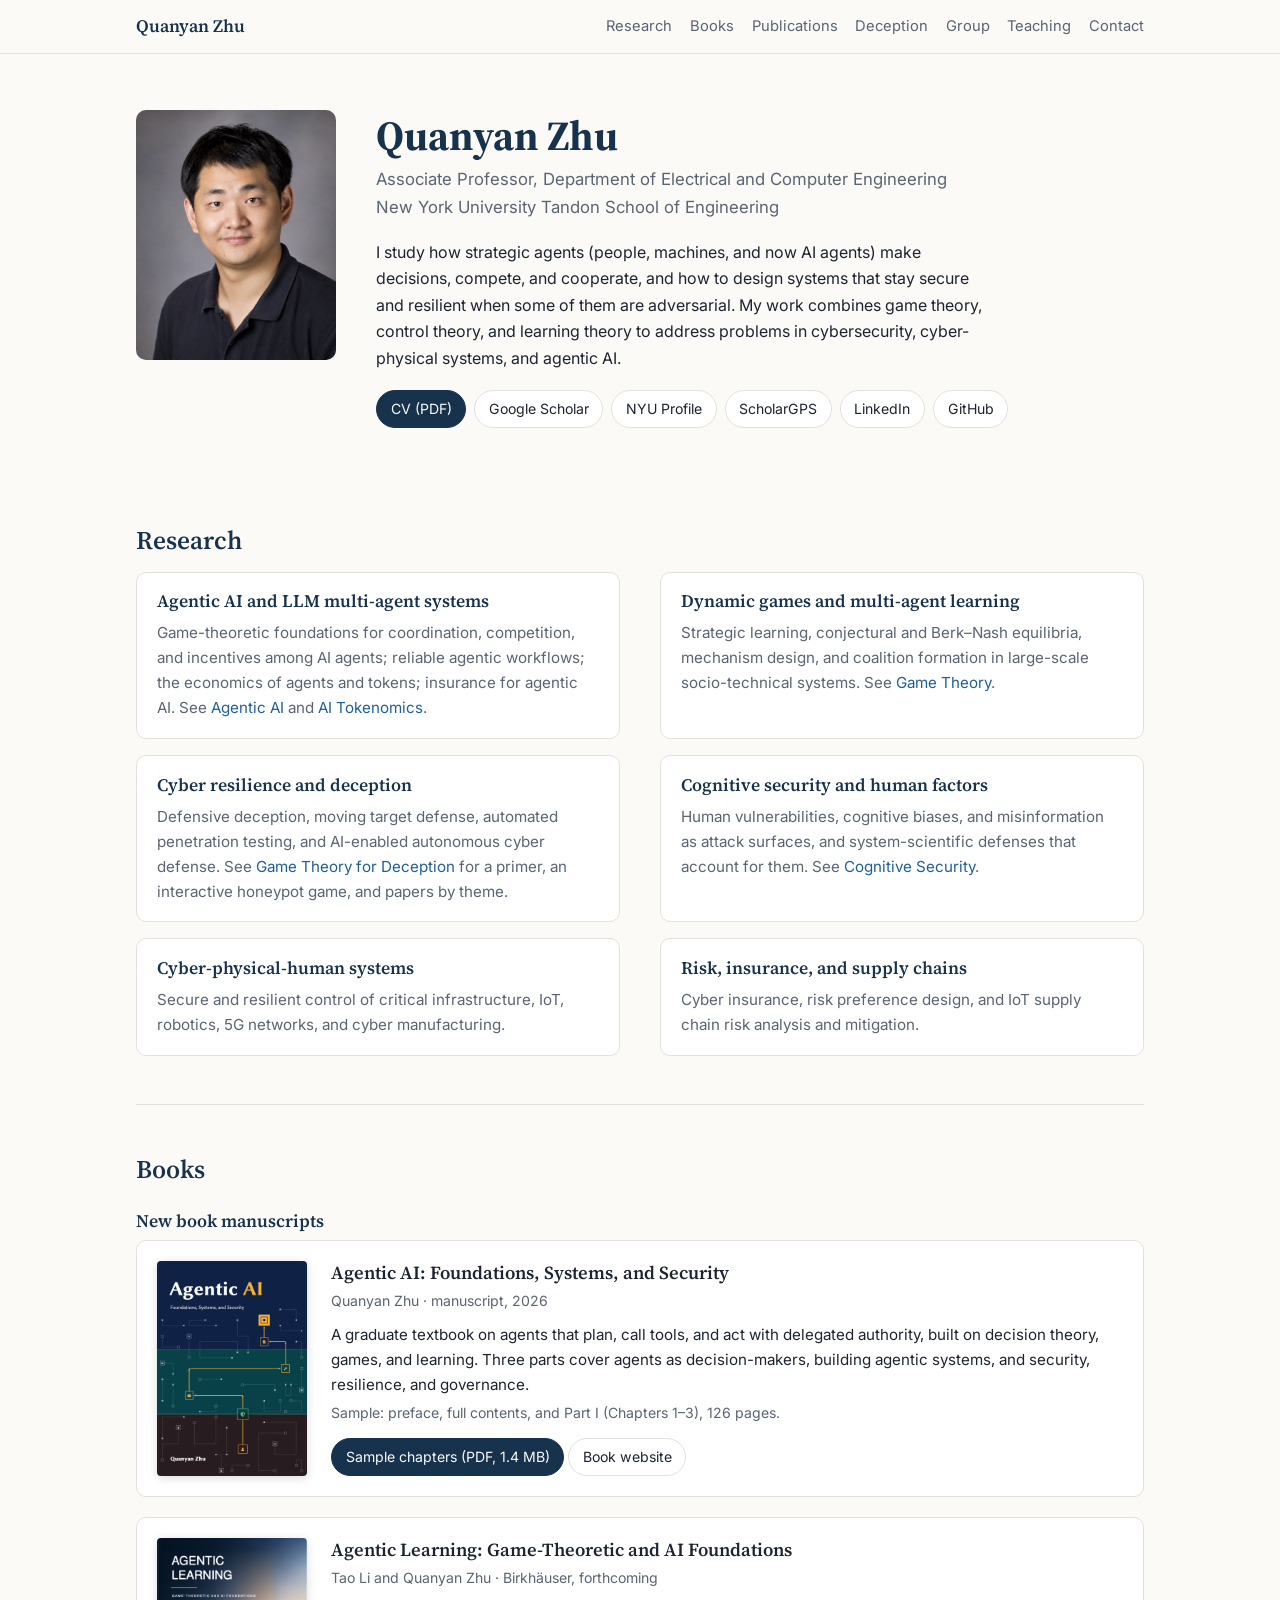
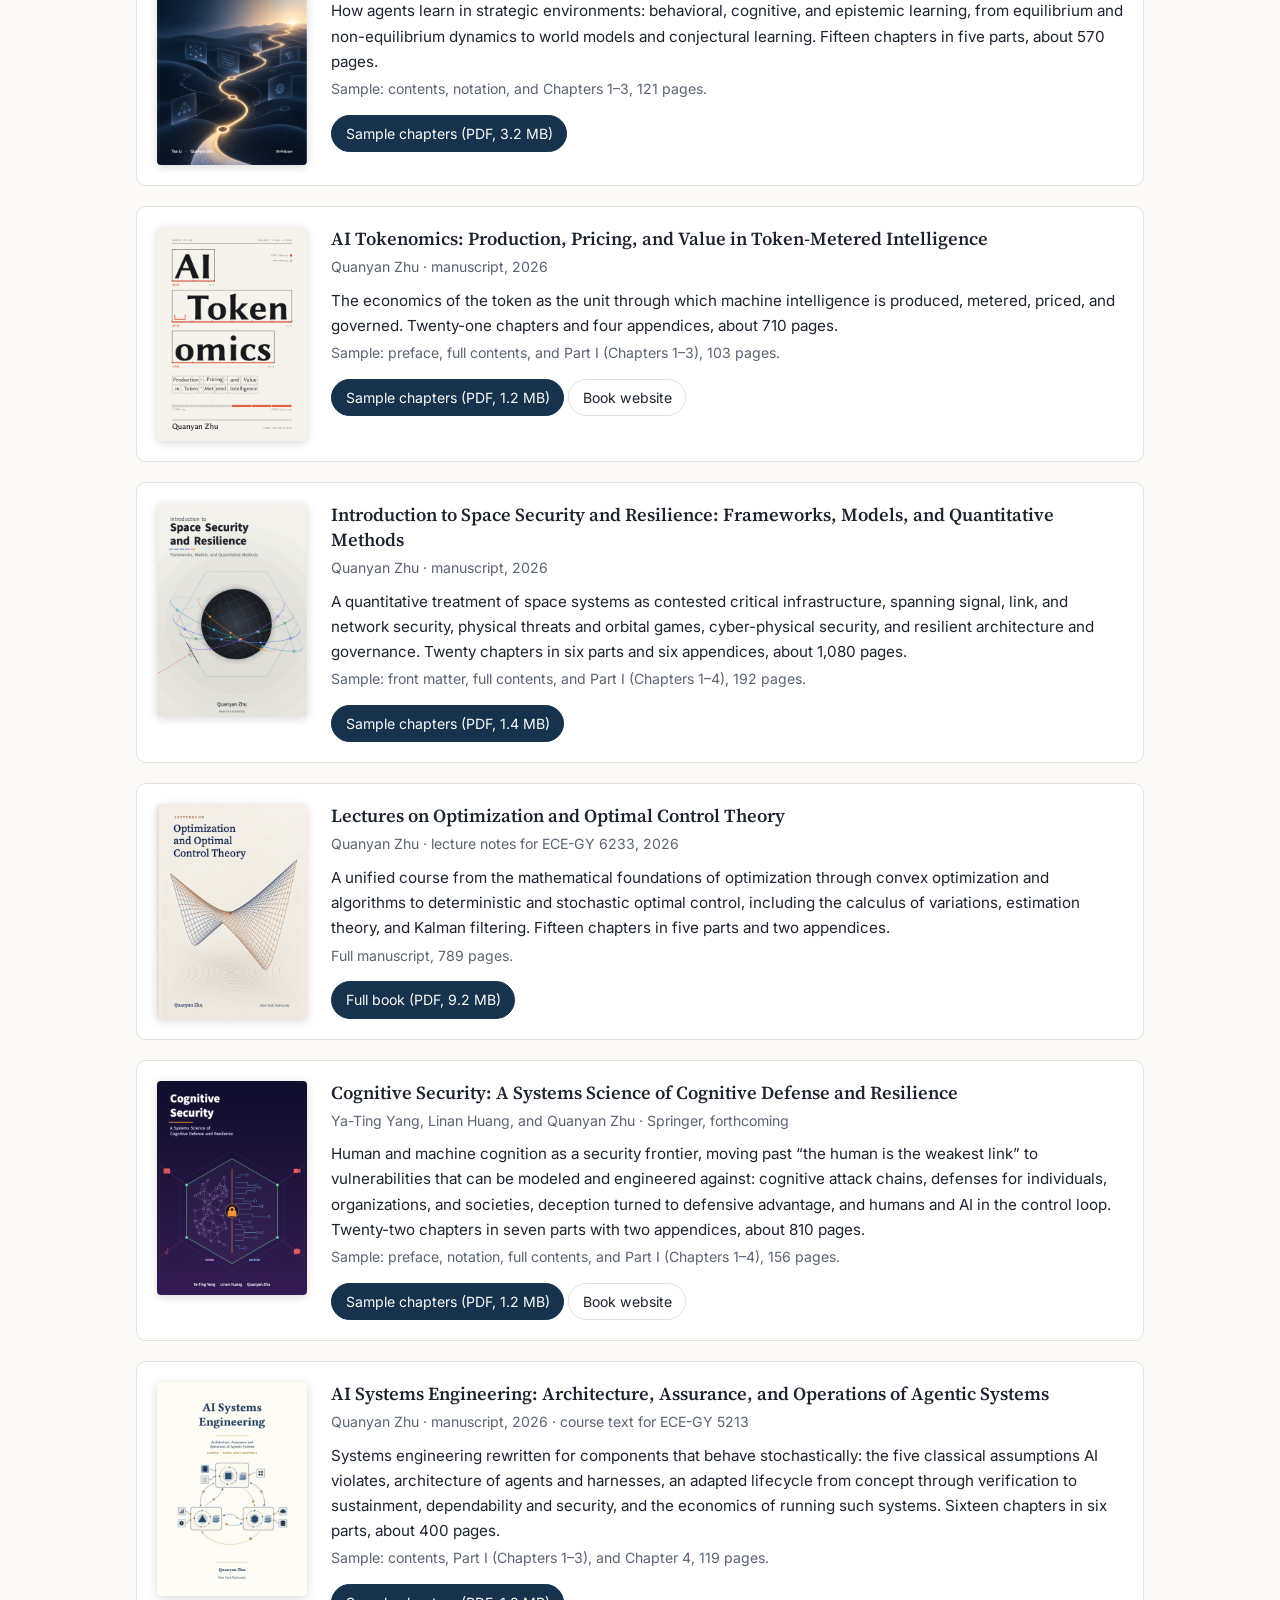
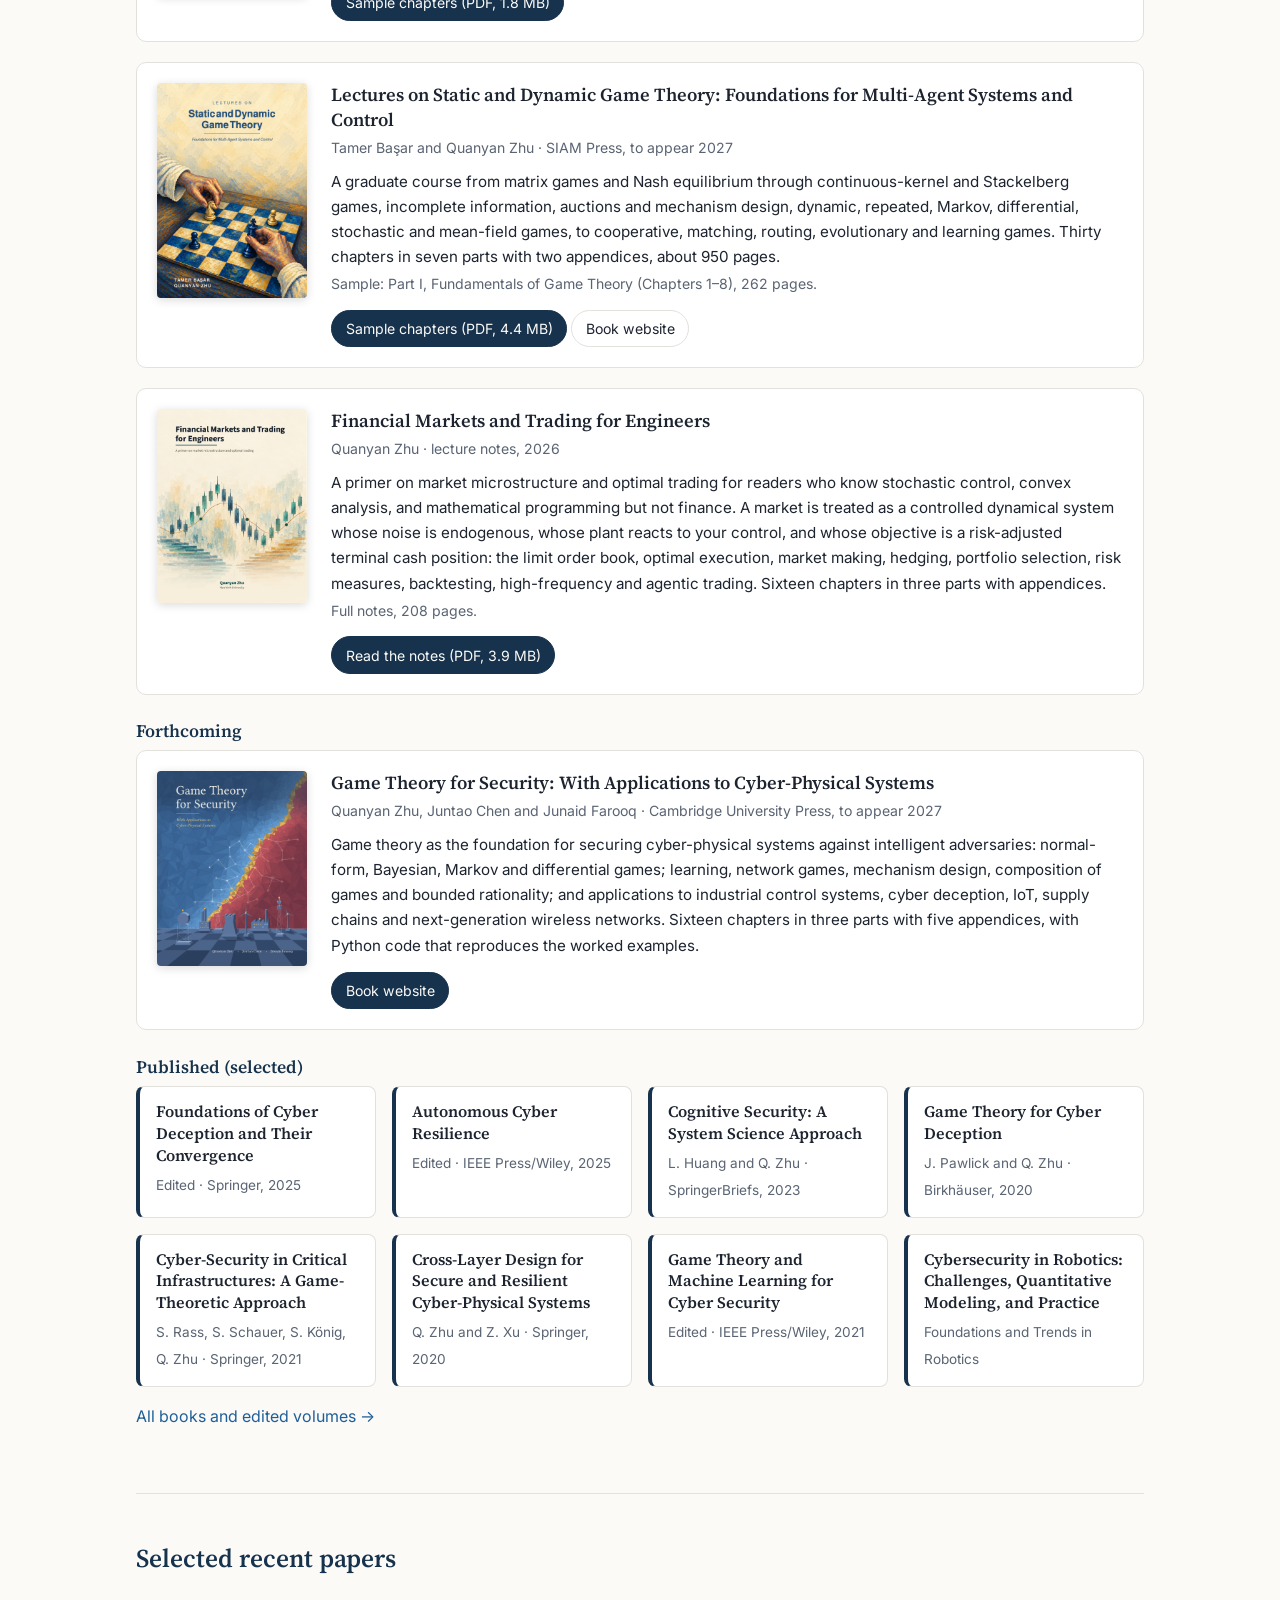
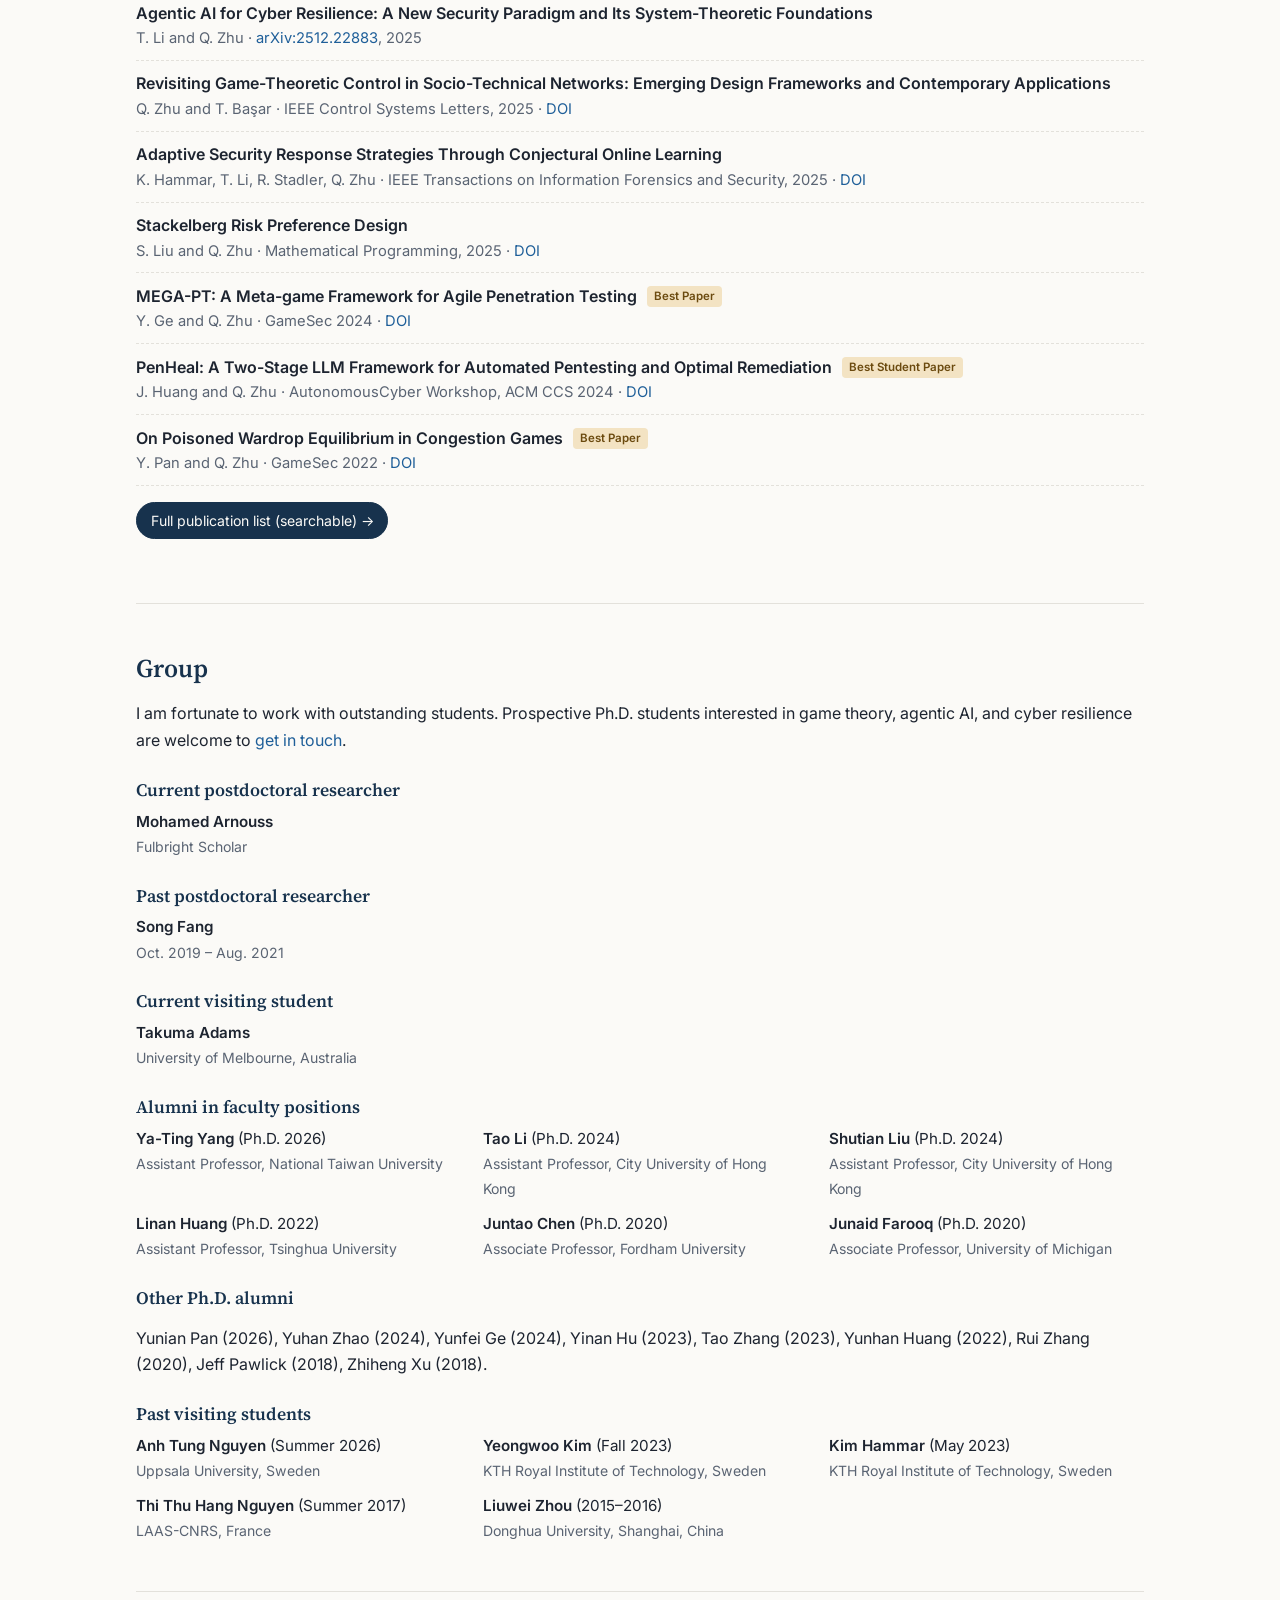
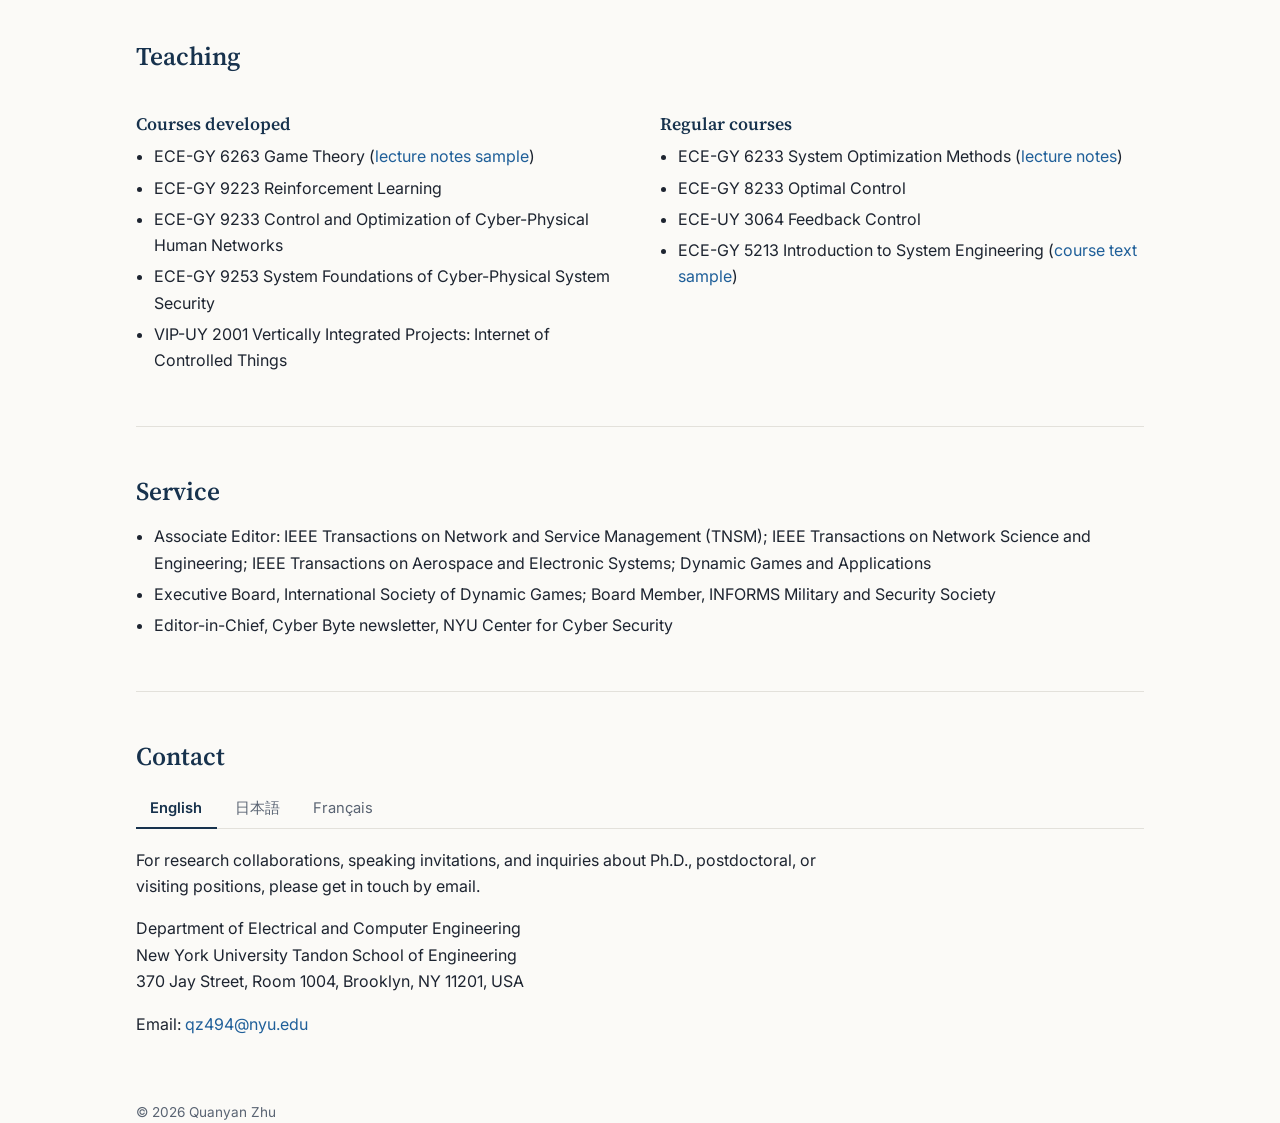
==== commit 45b4292d: "Add Game Theory for Security book card linking to its book website Co-Authored-By: Claude Opus 5.5 <" ====
--- a/index.html
+++ b/index.html
@@ -225,6 +225,30 @@
       },
       "image": "https://quanyan8.github.io/assets/books/game-theory-lectures-cover.png",
       "url": "https://quanyan8.github.io/assets/books/game-theory-lectures-sample.pdf",
+      "inLanguage": "en"
+    },
+    {
+      "@type": "Book",
+      "name": "Game Theory for Security: With Applications to Cyber-Physical Systems",
+      "author": [
+        {
+          "@id": "https://quanyan8.github.io/#person"
+        },
+        {
+          "@type": "Person",
+          "name": "Juntao Chen"
+        },
+        {
+          "@type": "Person",
+          "name": "Junaid Farooq"
+        }
+      ],
+      "publisher": {
+        "@type": "Organization",
+        "name": "Cambridge University Press"
+      },
+      "image": "https://quanyan8.github.io/assets/books/game-theory-security-cover.png",
+      "url": "https://quanyan8.github.io/game-theory-for-security/",
       "inLanguage": "en"
     },
     {
@@ -423,8 +447,16 @@
         </article>
       </div>
       <h3>Forthcoming</h3>
-      <div class="books">
-        <div class="book"><span class="t">Game Theory for Security: With Applications to Cyber-Physical Systems</span><span class="m">Q. Zhu, J. Chen, J. Farooq · Cambridge University Press, to appear 2027</span></div>
+      <div class="samples">
+        <article class="sample">
+          <a href="game-theory-for-security/"><img src="assets/books/game-theory-security-cover.png" alt="Cover of Game Theory for Security: With Applications to Cyber-Physical Systems" loading="lazy"></a>
+          <div>
+            <span class="t">Game Theory for Security: With Applications to Cyber-Physical Systems</span>
+            <span class="m">Quanyan Zhu, Juntao Chen and Junaid Farooq · Cambridge University Press, to appear 2027</span>
+            <p>Game theory as the foundation for securing cyber-physical systems against intelligent adversaries: normal-form, Bayesian, Markov and differential games; learning, network games, mechanism design, composition of games and bounded rationality; and applications to industrial control systems, cyber deception, IoT, supply chains and next-generation wireless networks. Sixteen chapters in three parts with five appendices, with Python code that reproduces the worked examples.</p>
+            <a class="btn primary" href="game-theory-for-security/">Book website</a>
+          </div>
+        </article>
       </div>
       <h3>Published (selected)</h3>
       <div class="books">
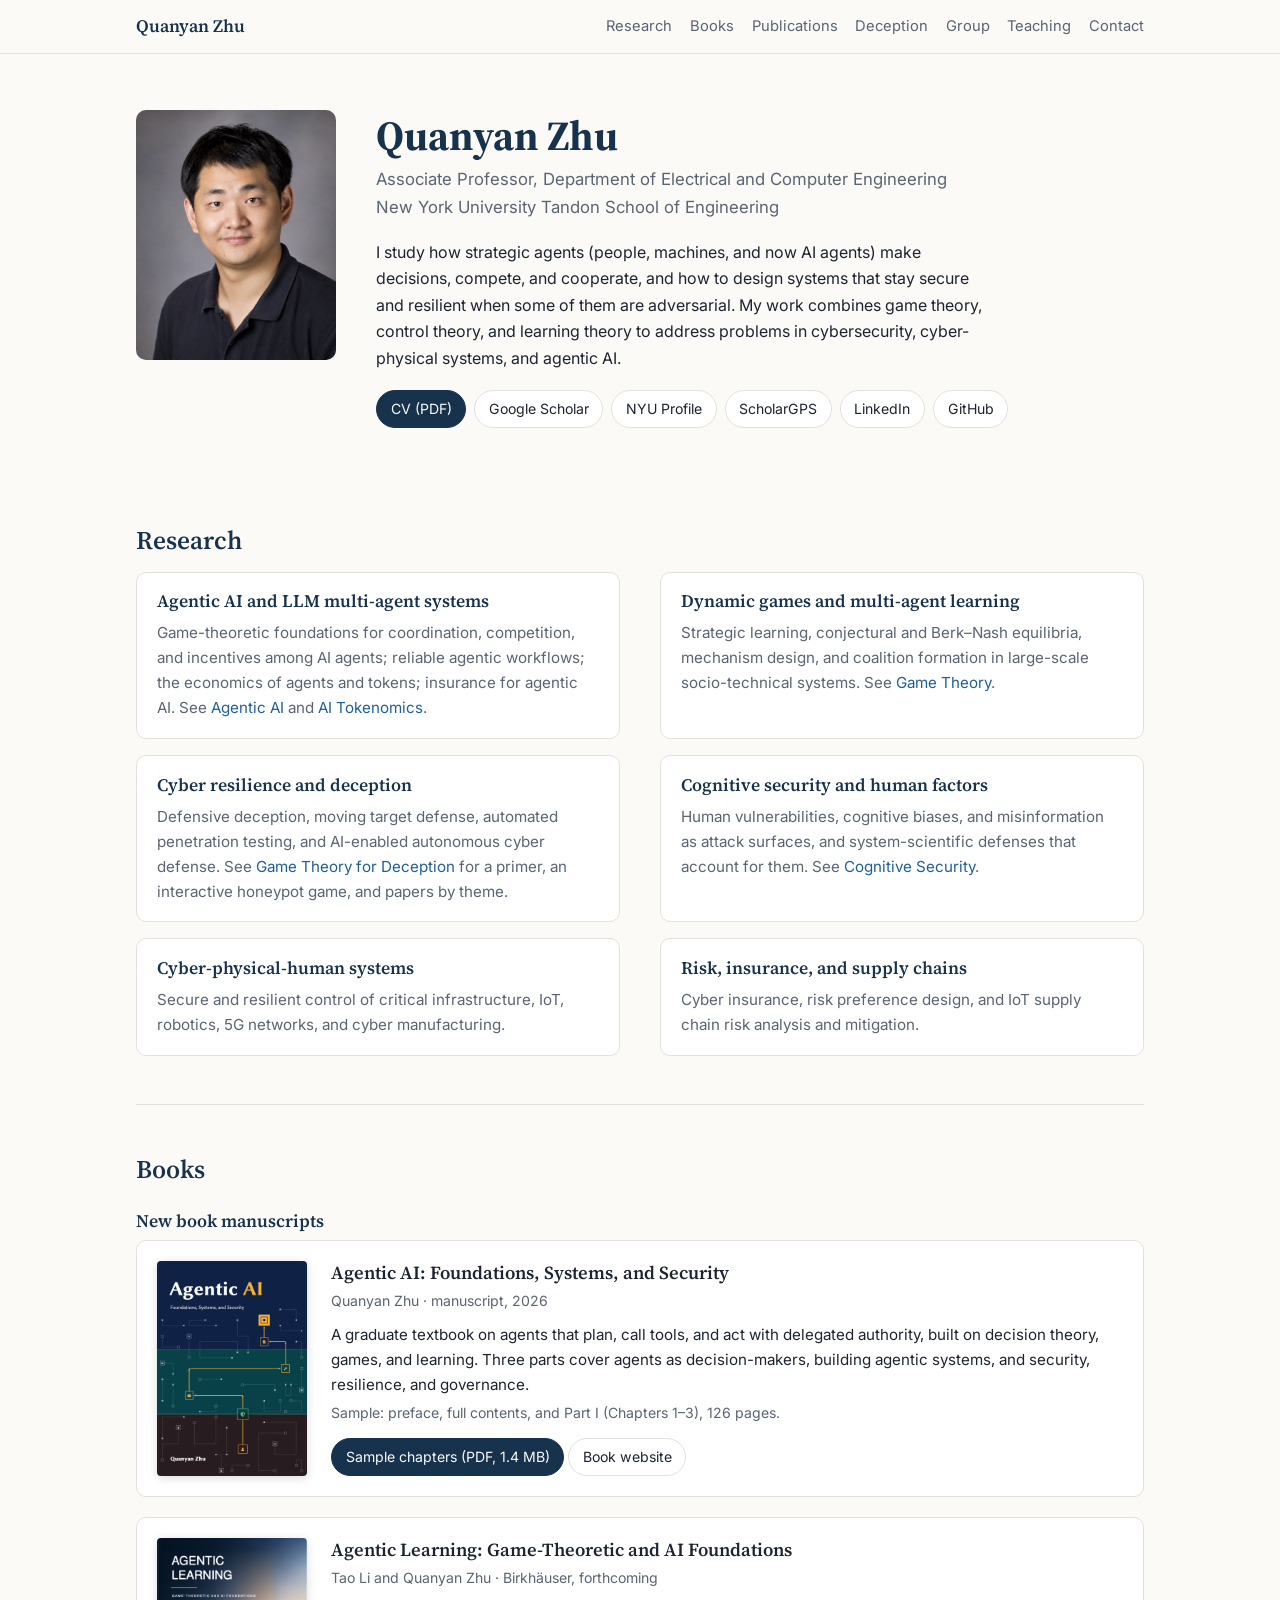
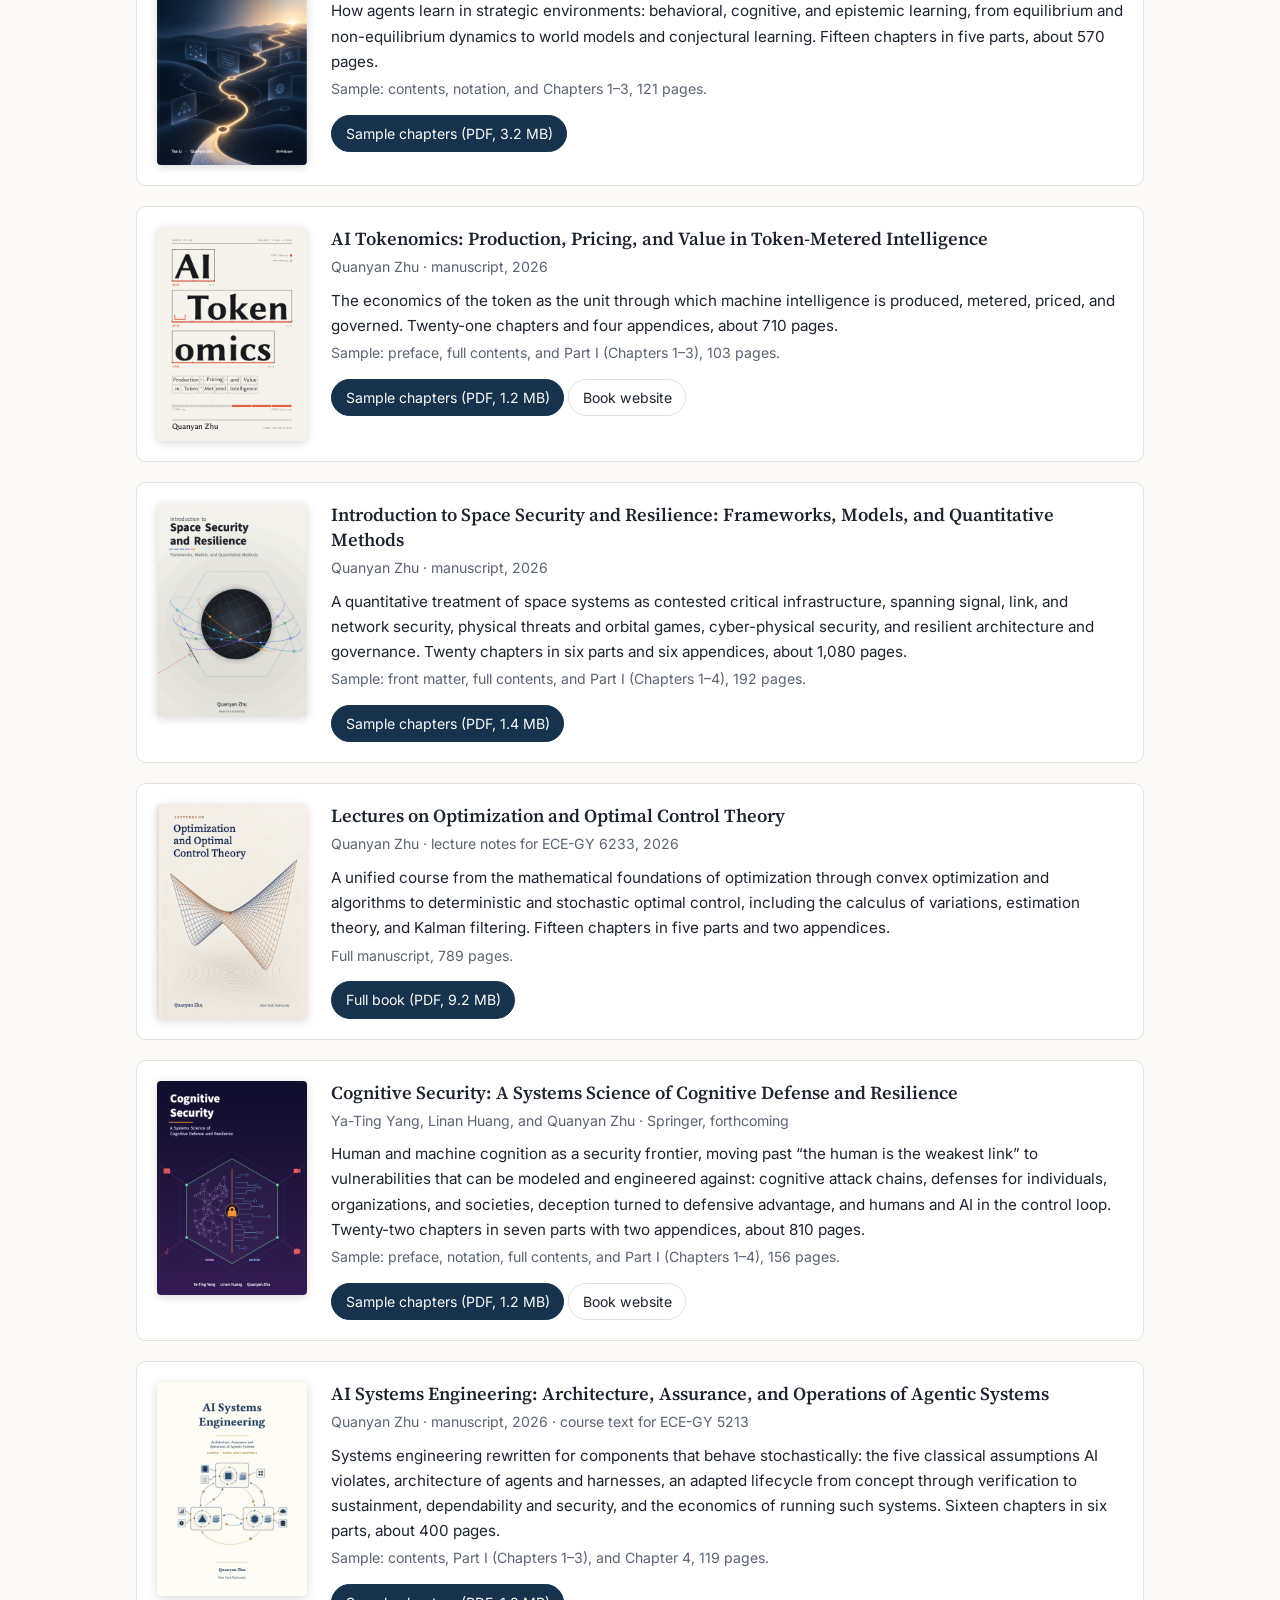
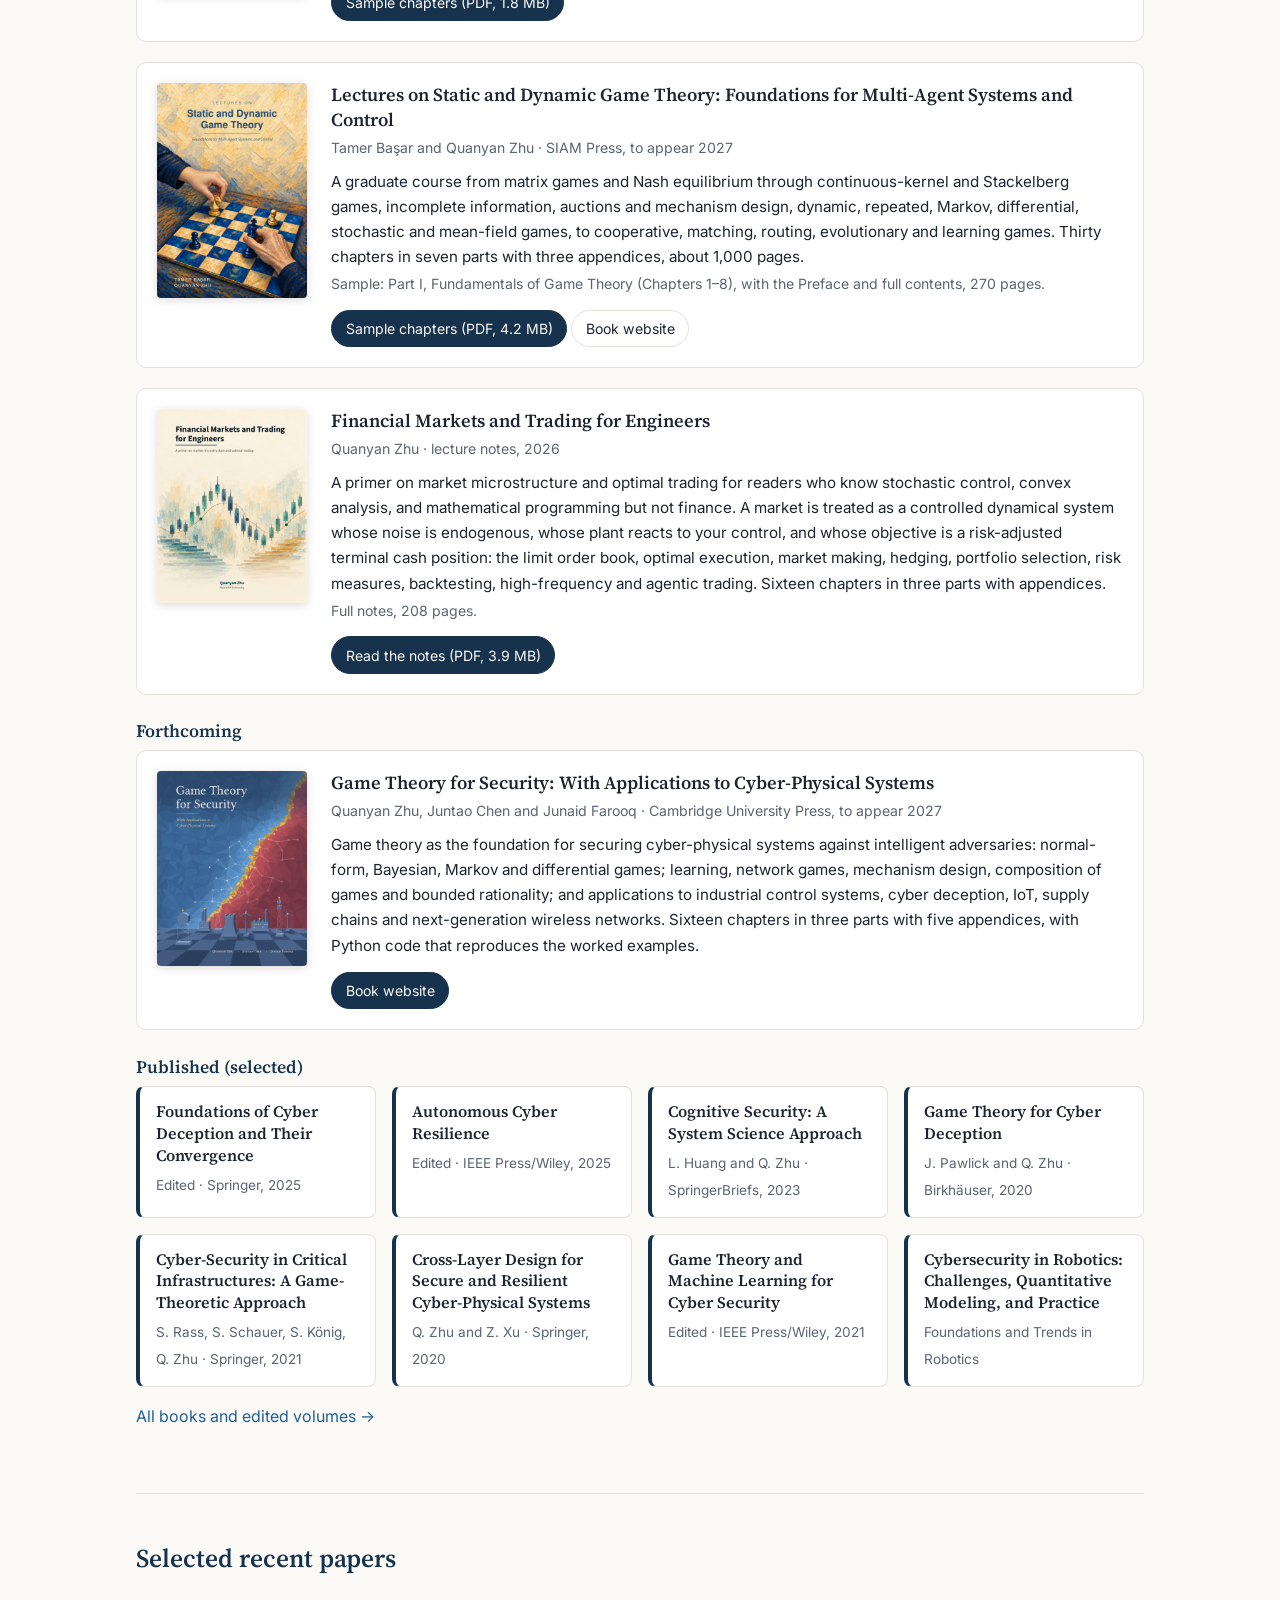
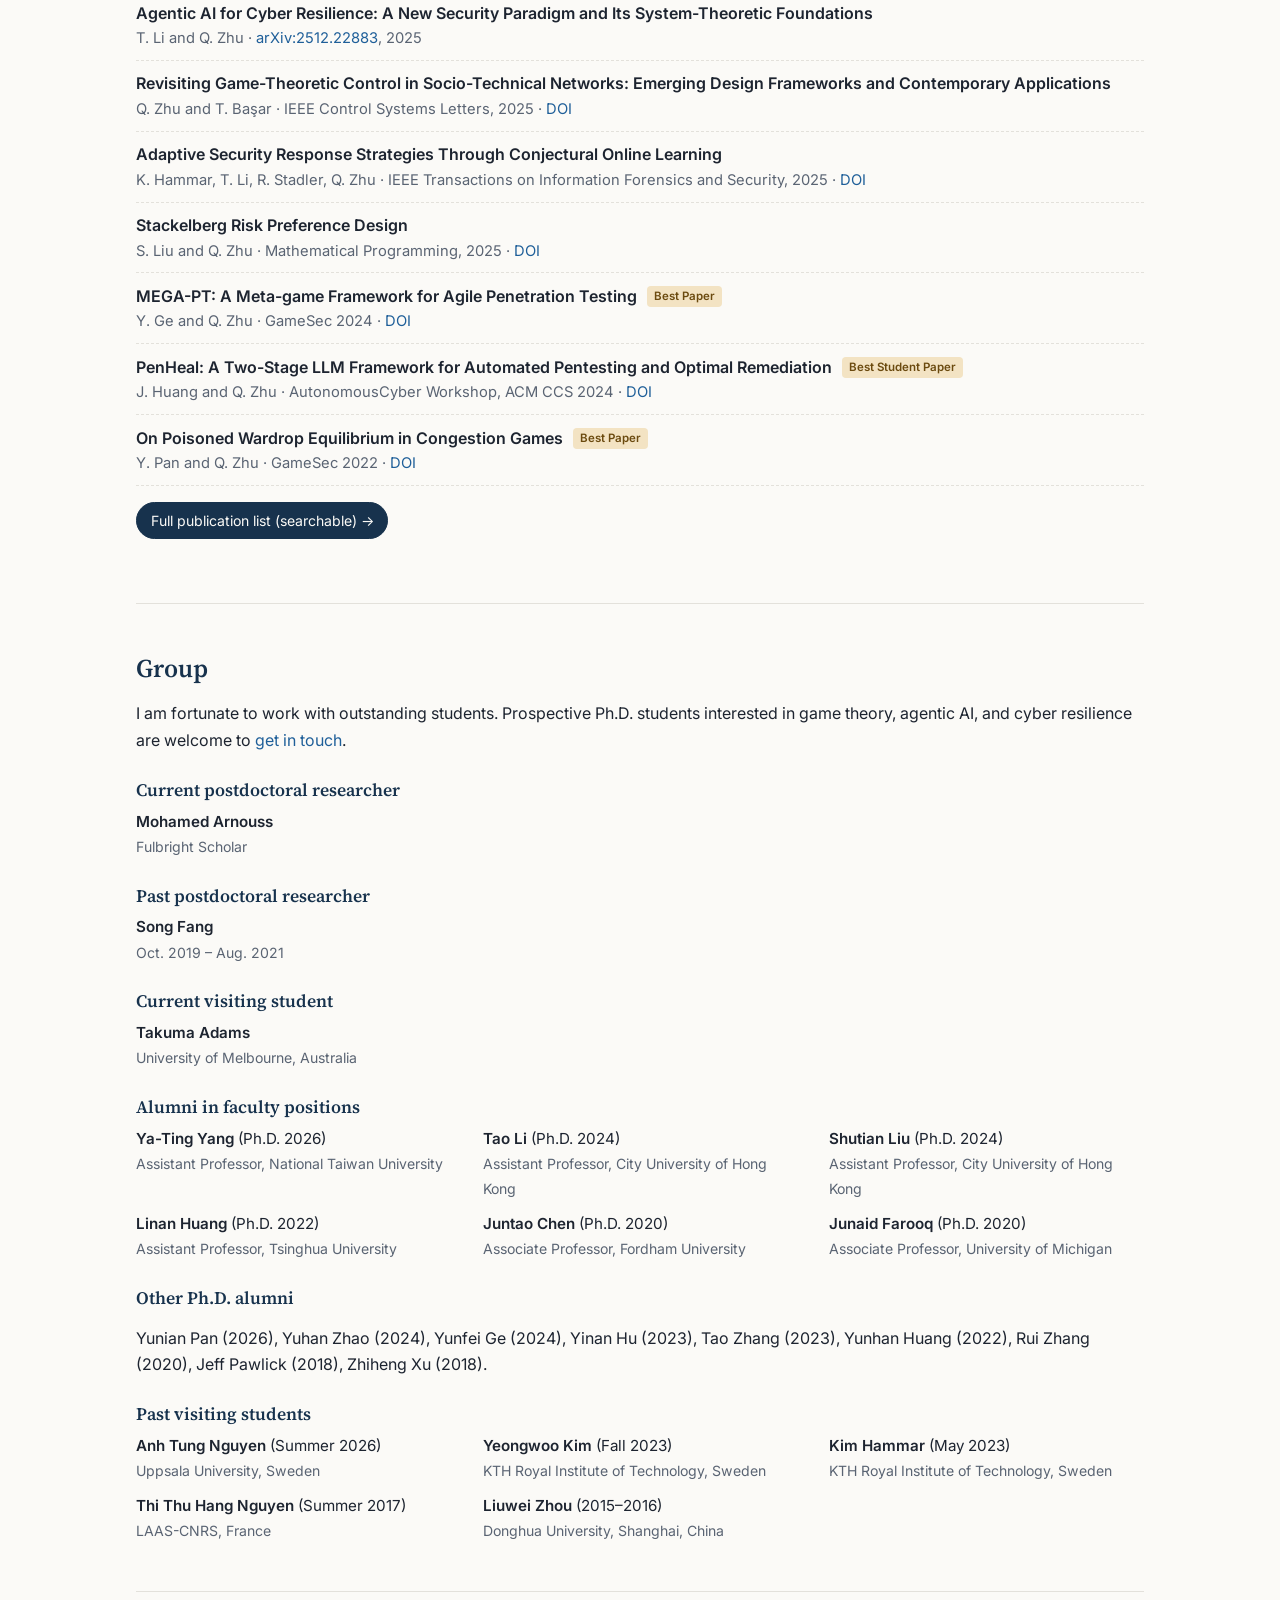
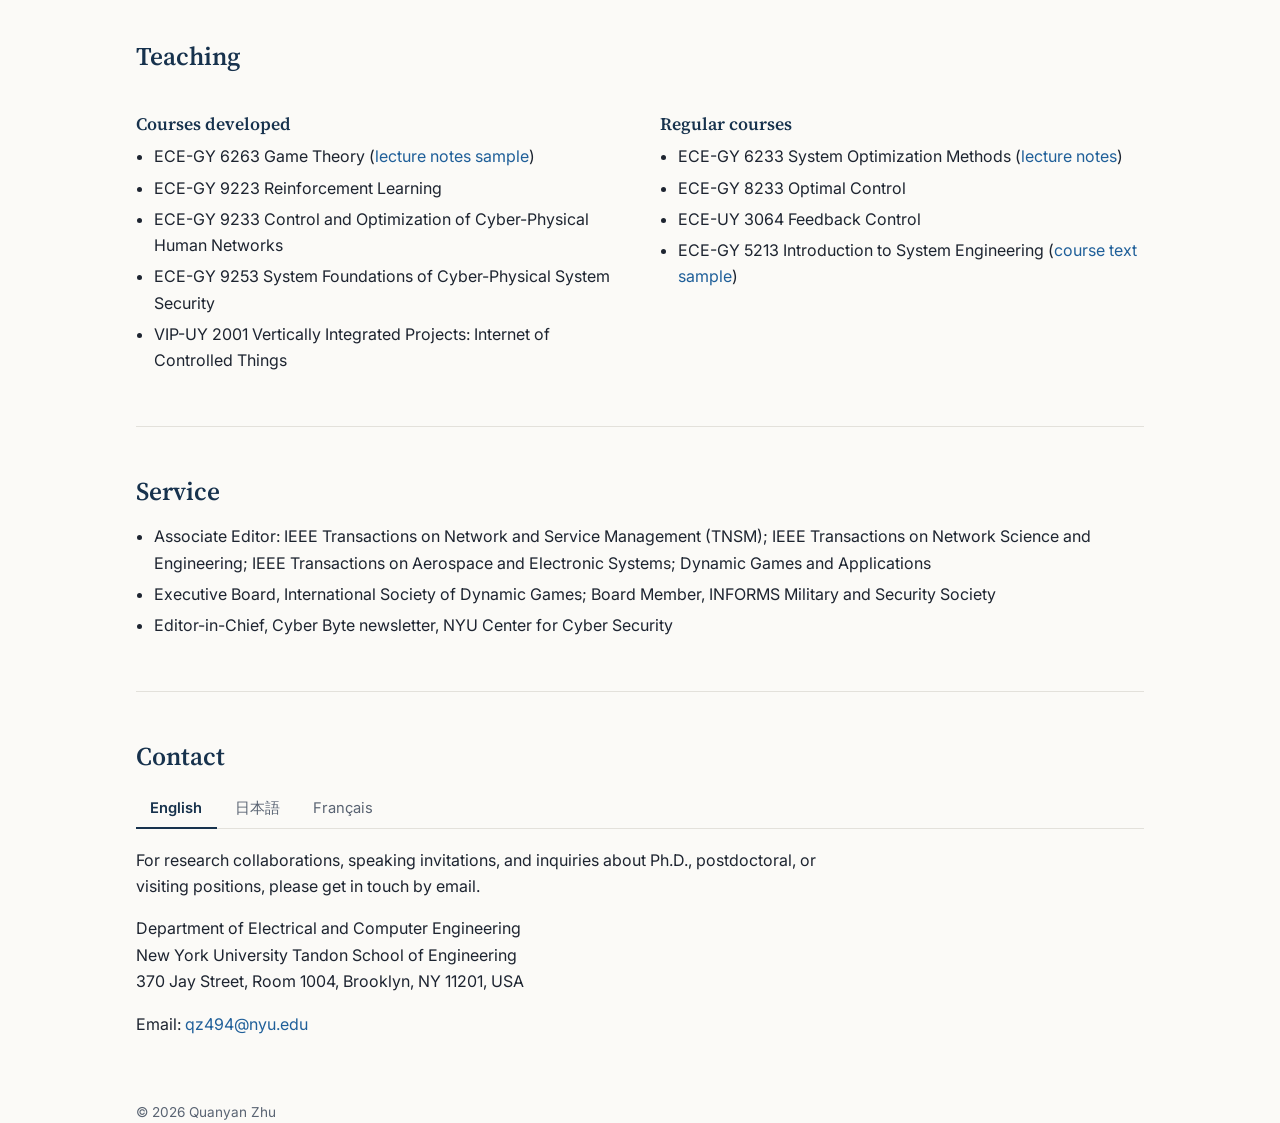
==== commit afa9daa2: "Update game theory book sample and cover Rebuild the Part I sample from the current manuscript (270 " ====
--- a/index.html
+++ b/index.html
@@ -429,9 +429,9 @@
           <div>
             <span class="t">Lectures on Static and Dynamic Game Theory: Foundations for Multi-Agent Systems and Control</span>
             <span class="m">Tamer Başar and Quanyan Zhu · SIAM Press, to appear 2027</span>
-            <p>A graduate course from matrix games and Nash equilibrium through continuous-kernel and Stackelberg games, incomplete information, auctions and mechanism design, dynamic, repeated, Markov, differential, stochastic and mean-field games, to cooperative, matching, routing, evolutionary and learning games. Thirty chapters in seven parts with two appendices, about 950 pages.</p>
-            <p class="m">Sample: Part I, Fundamentals of Game Theory (Chapters 1–8), 262 pages.</p>
-            <a class="btn primary" href="assets/books/game-theory-lectures-sample.pdf">Sample chapters (PDF, 4.4 MB)</a>
+            <p>A graduate course from matrix games and Nash equilibrium through continuous-kernel and Stackelberg games, incomplete information, auctions and mechanism design, dynamic, repeated, Markov, differential, stochastic and mean-field games, to cooperative, matching, routing, evolutionary and learning games. Thirty chapters in seven parts with three appendices, about 1,000 pages.</p>
+            <p class="m">Sample: Part I, Fundamentals of Game Theory (Chapters 1–8), with the Preface and full contents, 270 pages.</p>
+            <a class="btn primary" href="assets/books/game-theory-lectures-sample.pdf">Sample chapters (PDF, 4.2 MB)</a>
             <a class="btn" href="game-theory/">Book website</a>
           </div>
         </article>
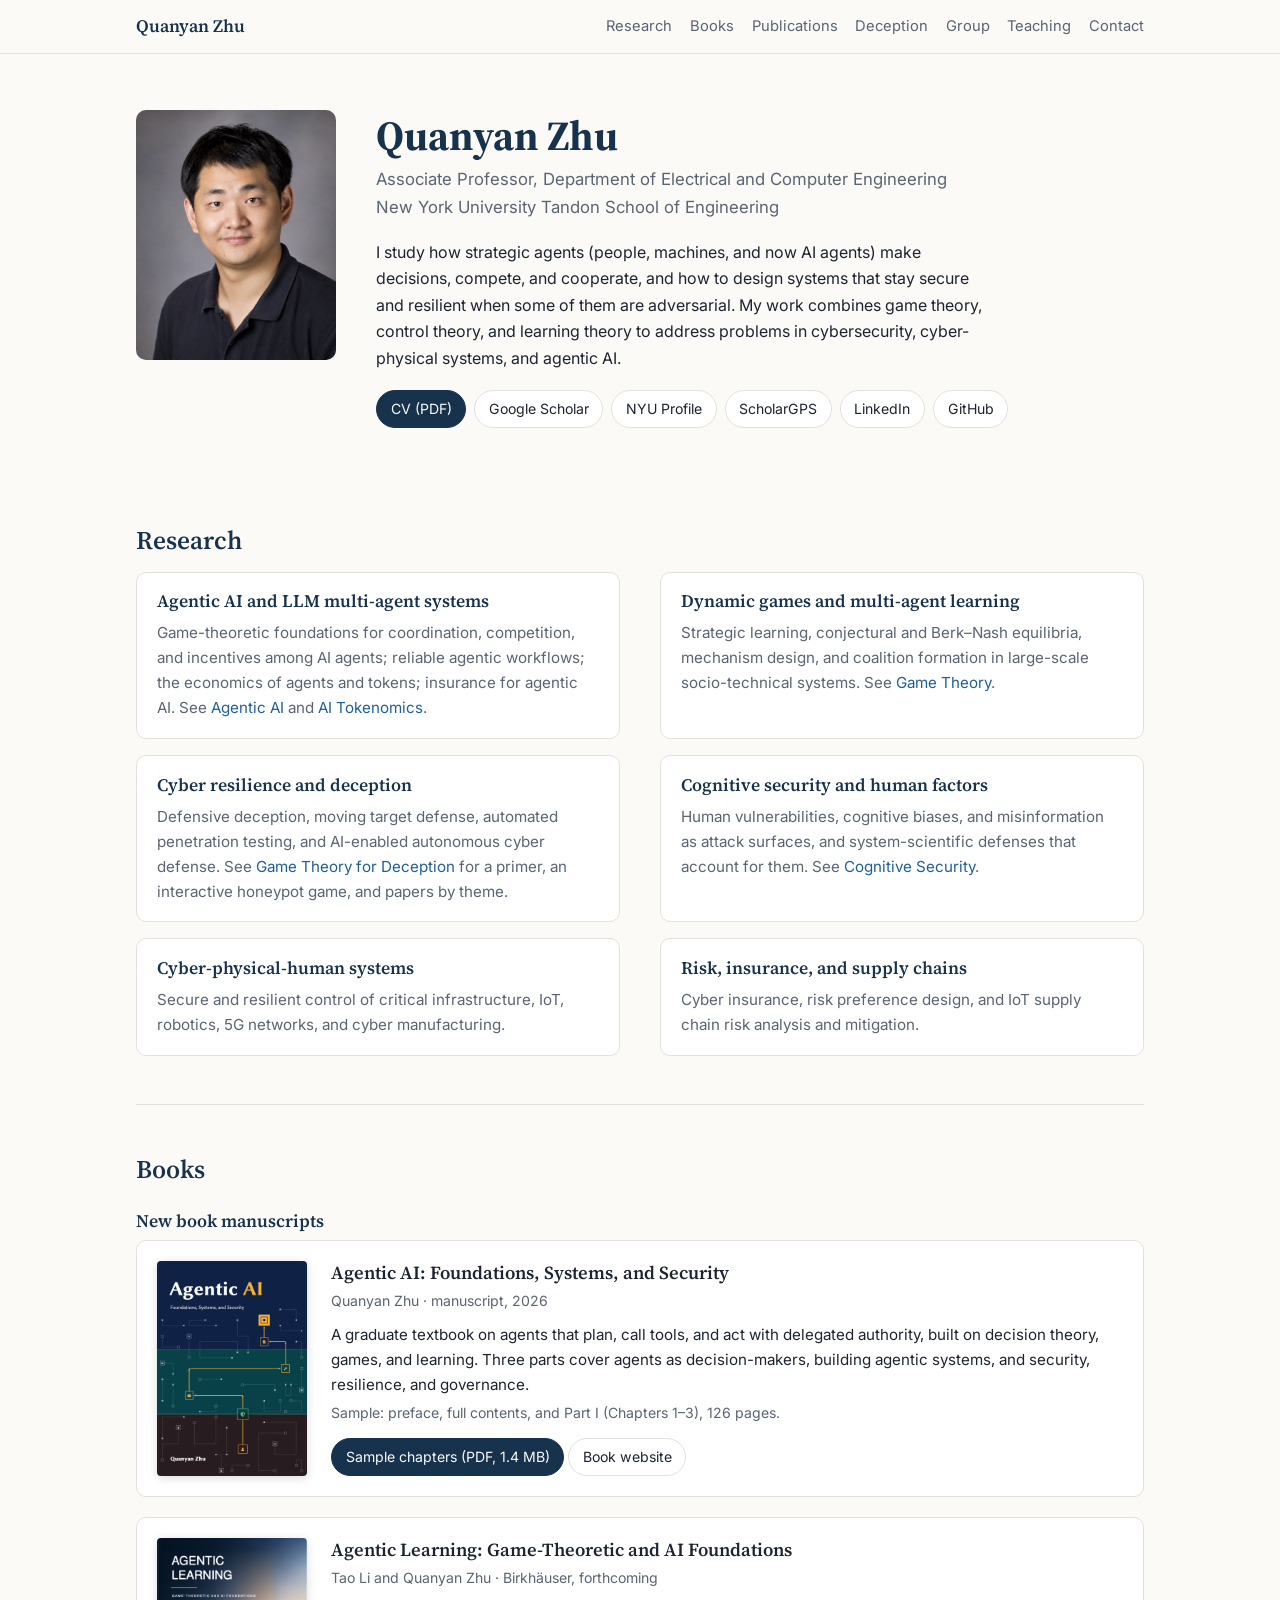
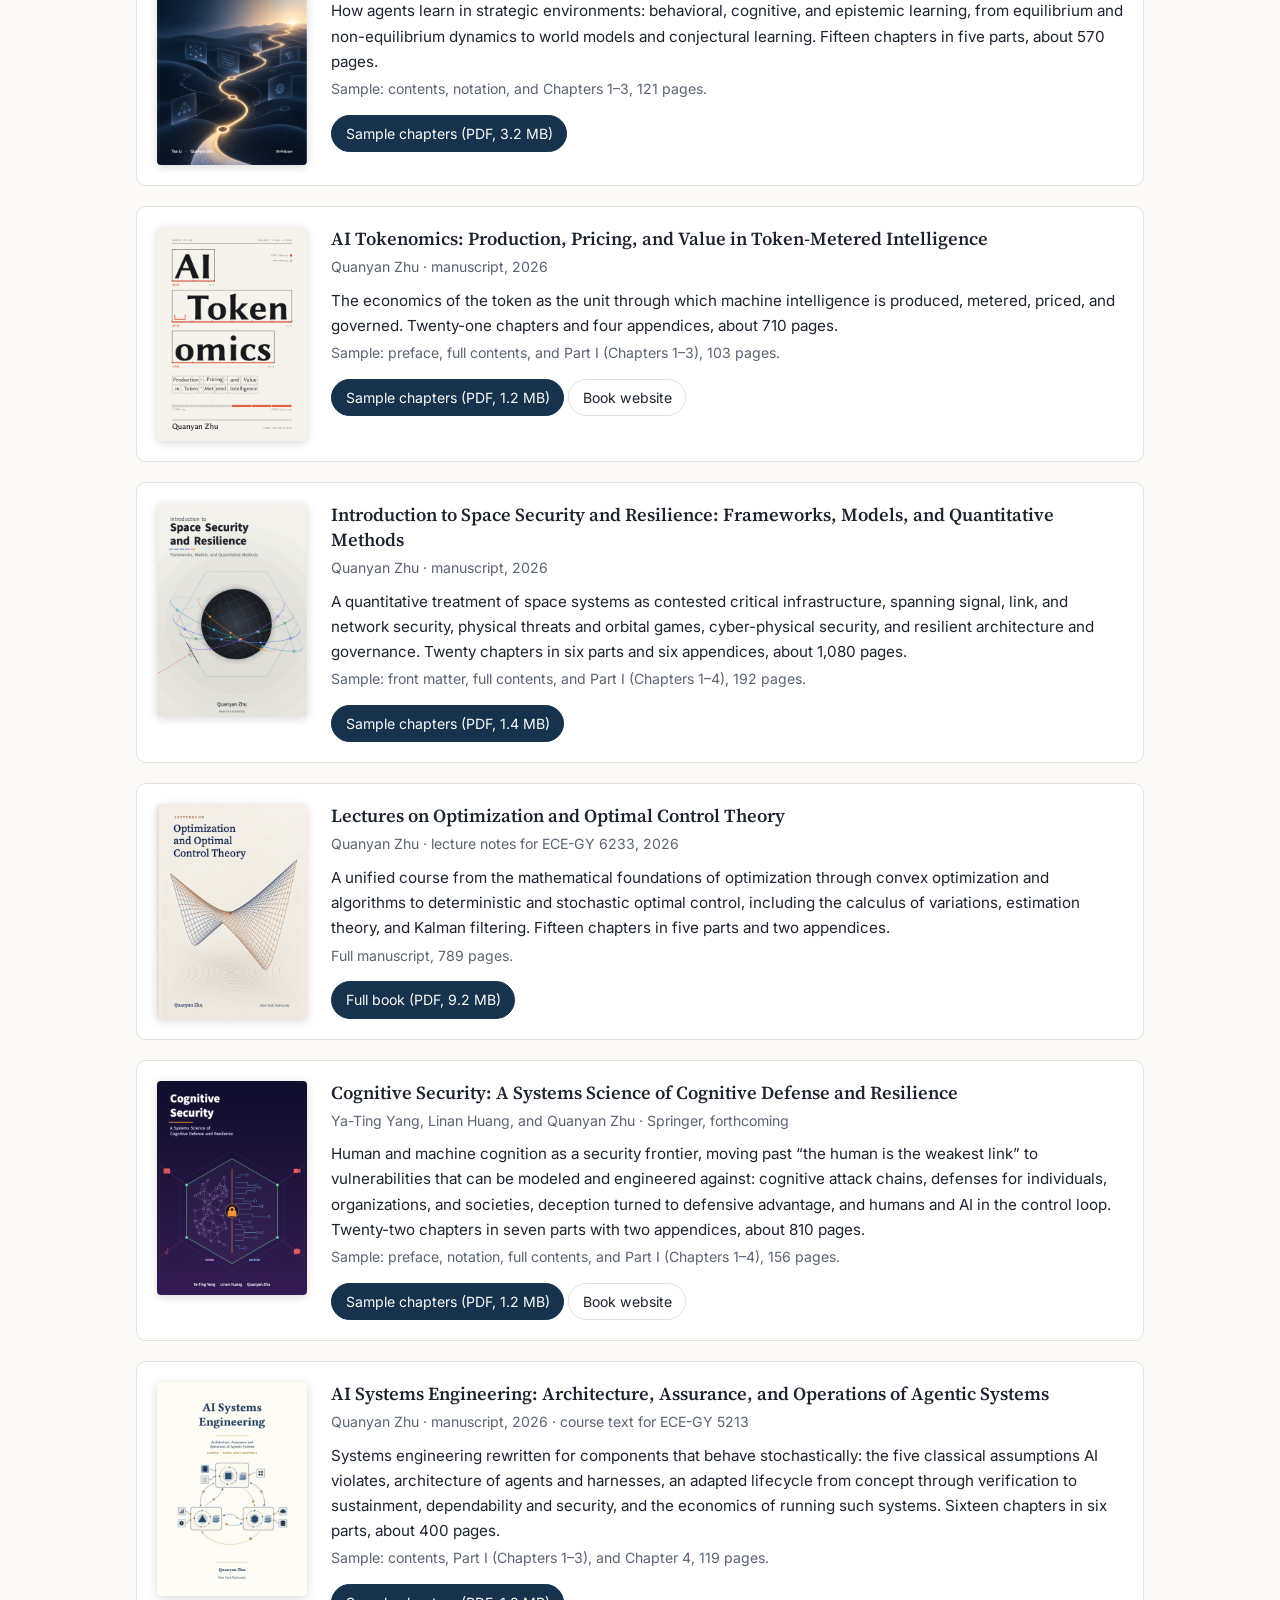
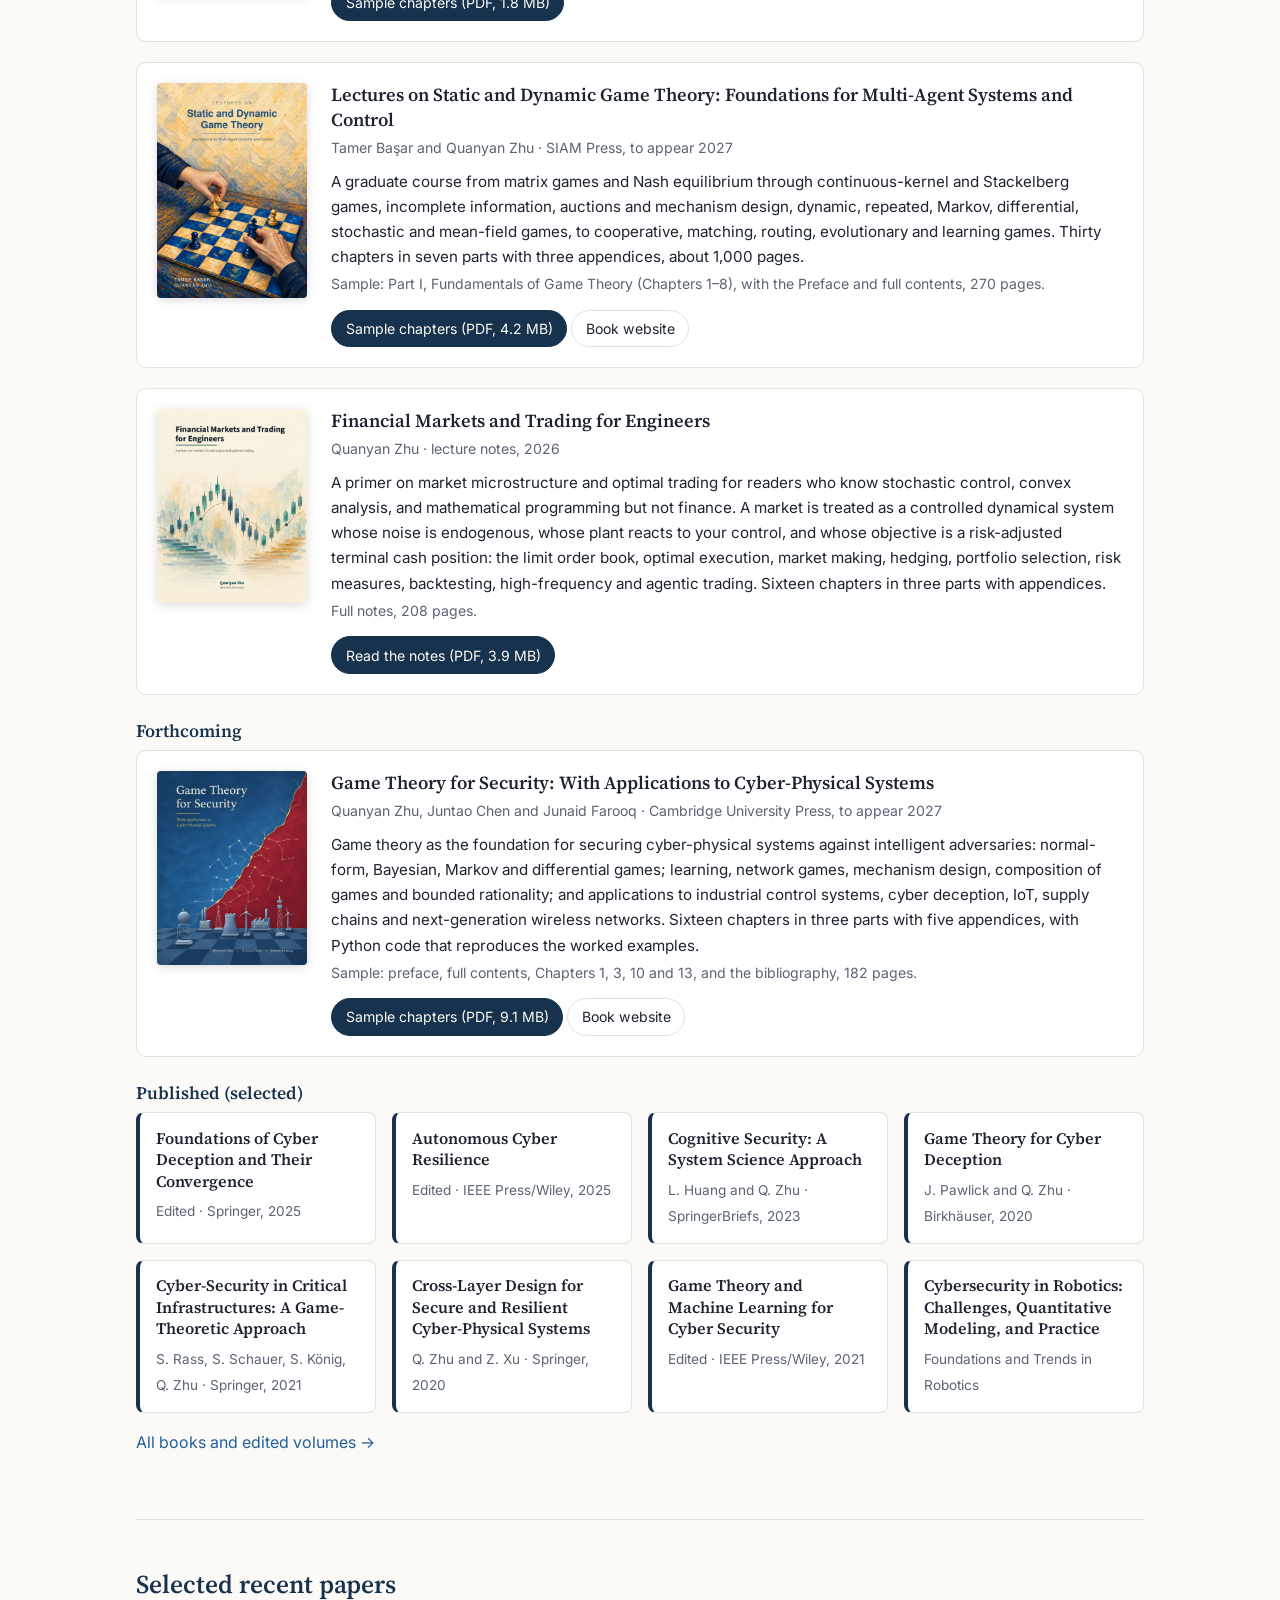
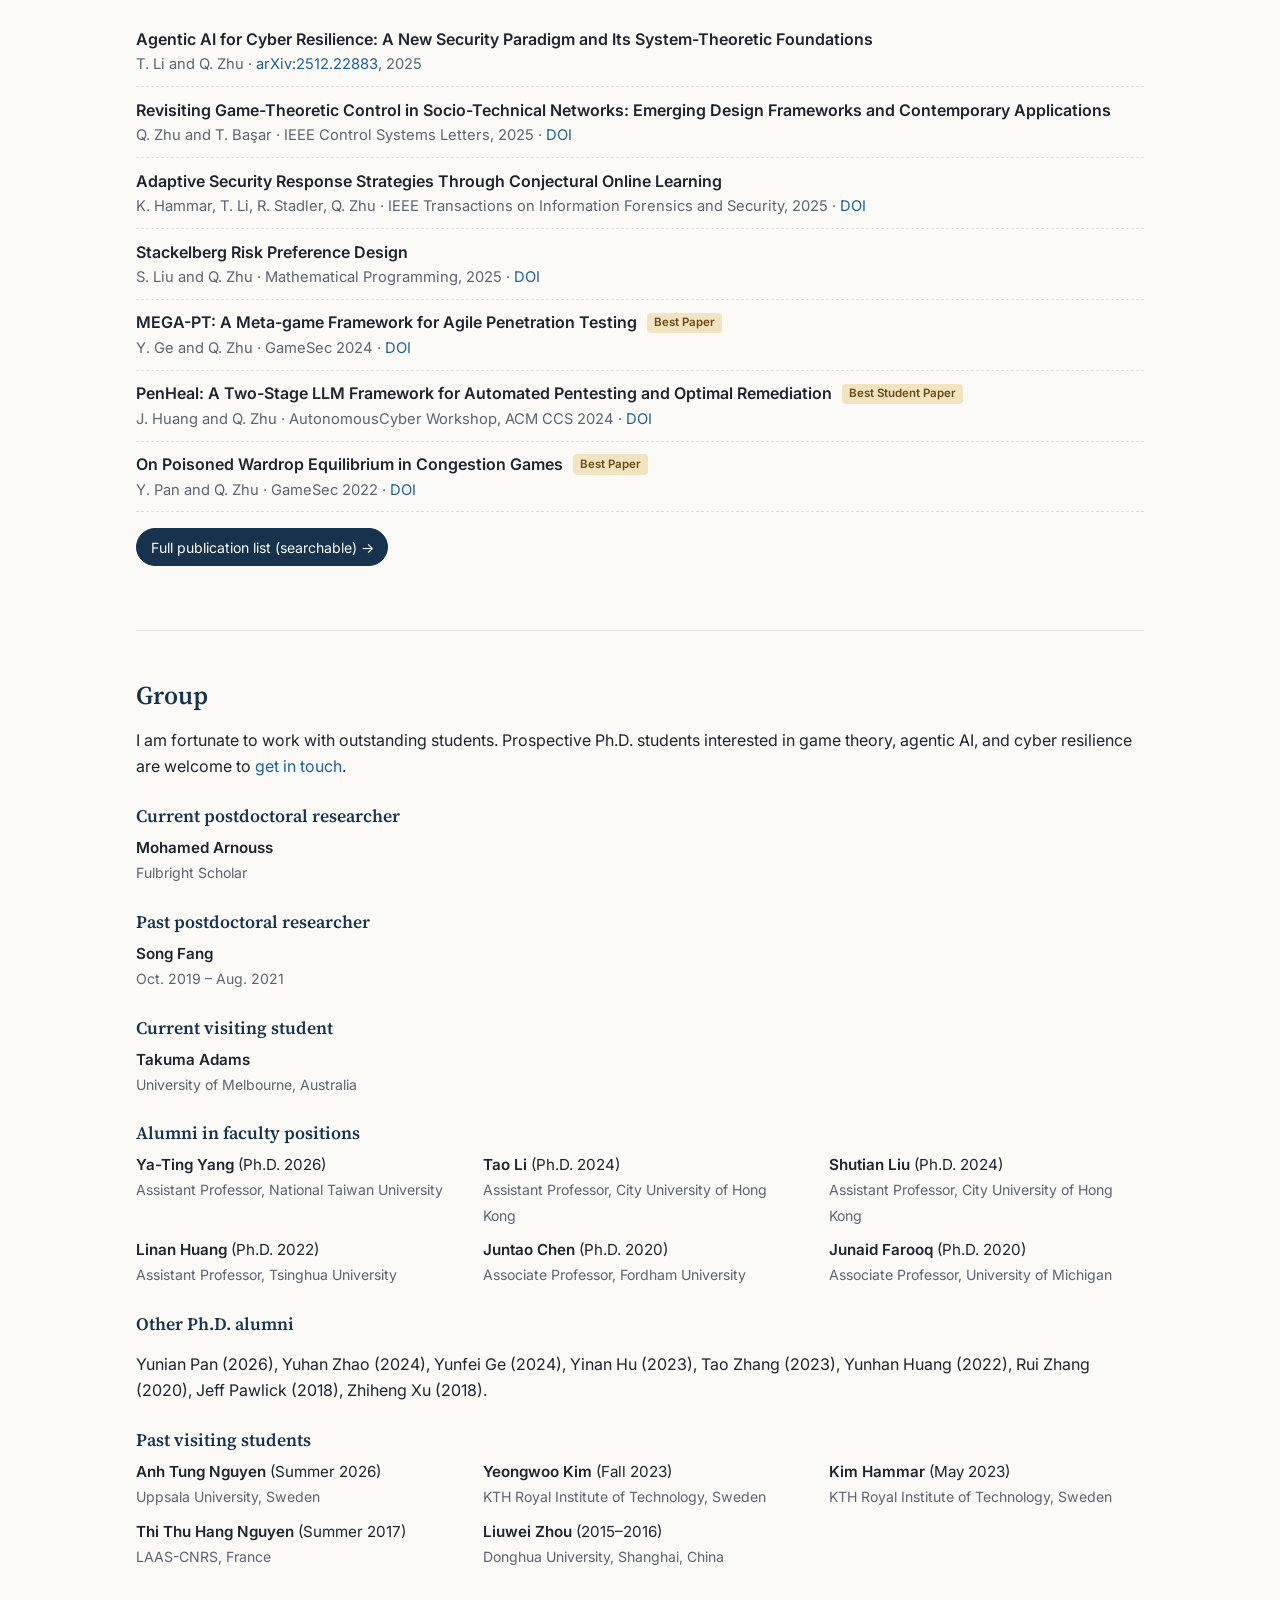
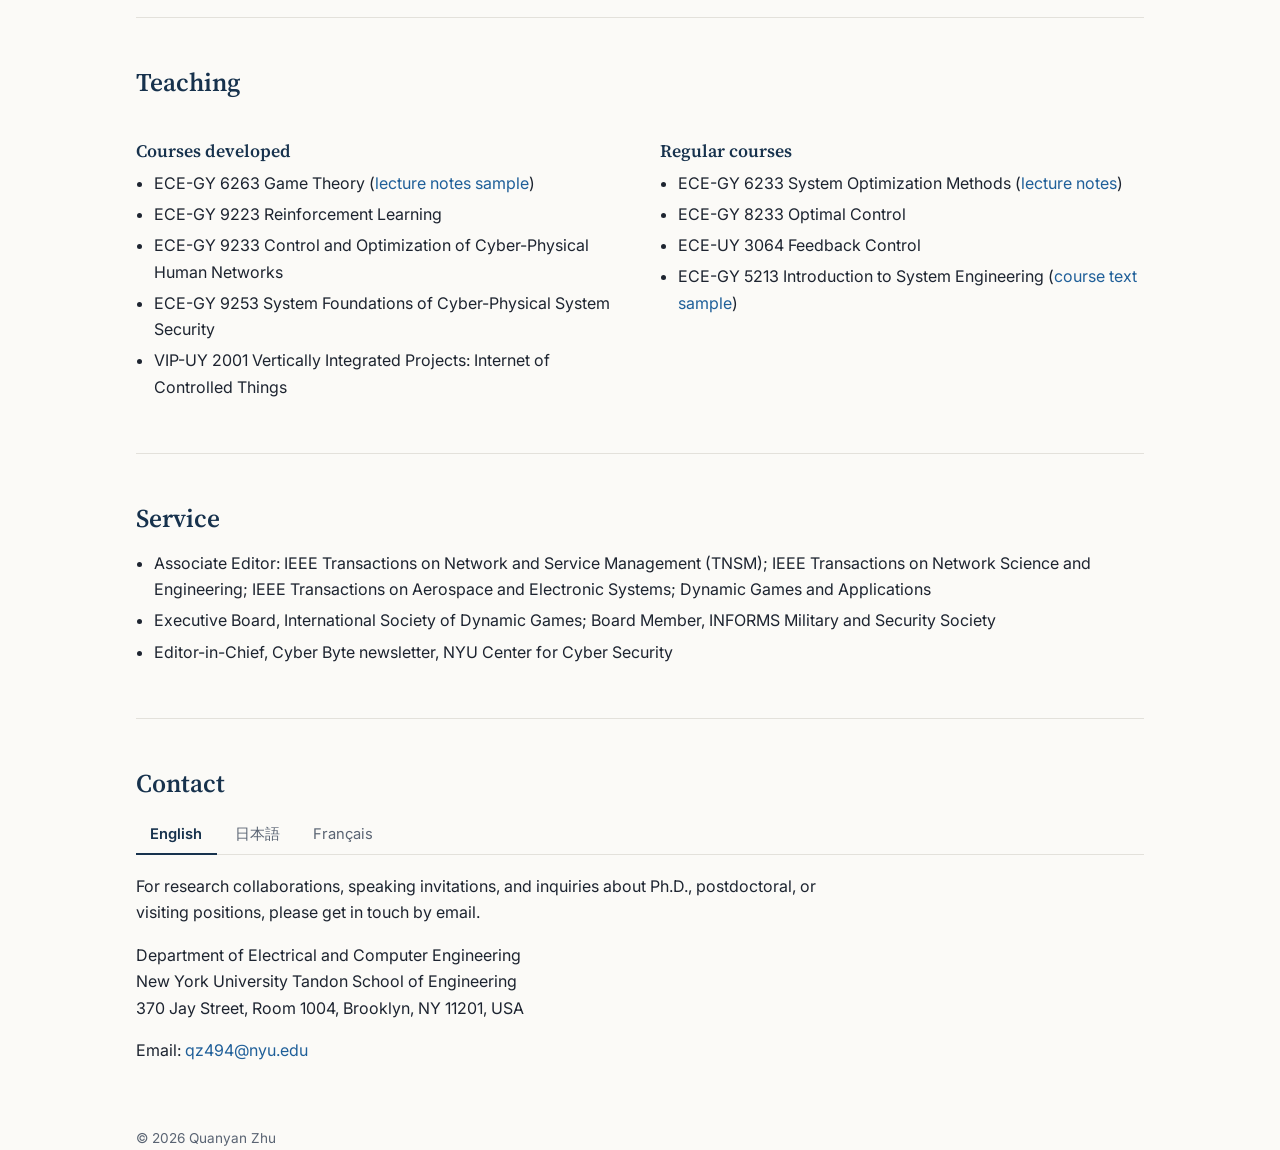
==== commit 823e31a5: "Game Theory for Security: sample chapters and new cover Add the sample PDF (preface, contents, Chapt" ====
--- a/index.html
+++ b/index.html
@@ -449,12 +449,14 @@
       <h3>Forthcoming</h3>
       <div class="samples">
         <article class="sample">
-          <a href="game-theory-for-security/"><img src="assets/books/game-theory-security-cover.png" alt="Cover of Game Theory for Security: With Applications to Cyber-Physical Systems" loading="lazy"></a>
+          <a href="game-theory-for-security/assets/game-theory-for-security-sample.pdf"><img src="assets/books/game-theory-security-cover.png" alt="Cover of Game Theory for Security: With Applications to Cyber-Physical Systems" loading="lazy"></a>
           <div>
             <span class="t">Game Theory for Security: With Applications to Cyber-Physical Systems</span>
             <span class="m">Quanyan Zhu, Juntao Chen and Junaid Farooq · Cambridge University Press, to appear 2027</span>
             <p>Game theory as the foundation for securing cyber-physical systems against intelligent adversaries: normal-form, Bayesian, Markov and differential games; learning, network games, mechanism design, composition of games and bounded rationality; and applications to industrial control systems, cyber deception, IoT, supply chains and next-generation wireless networks. Sixteen chapters in three parts with five appendices, with Python code that reproduces the worked examples.</p>
-            <a class="btn primary" href="game-theory-for-security/">Book website</a>
+            <p class="m">Sample: preface, full contents, Chapters 1, 3, 10 and 13, and the bibliography, 182 pages.</p>
+            <a class="btn primary" href="game-theory-for-security/assets/game-theory-for-security-sample.pdf">Sample chapters (PDF, 9.1 MB)</a>
+            <a class="btn" href="game-theory-for-security/">Book website</a>
           </div>
         </article>
       </div>
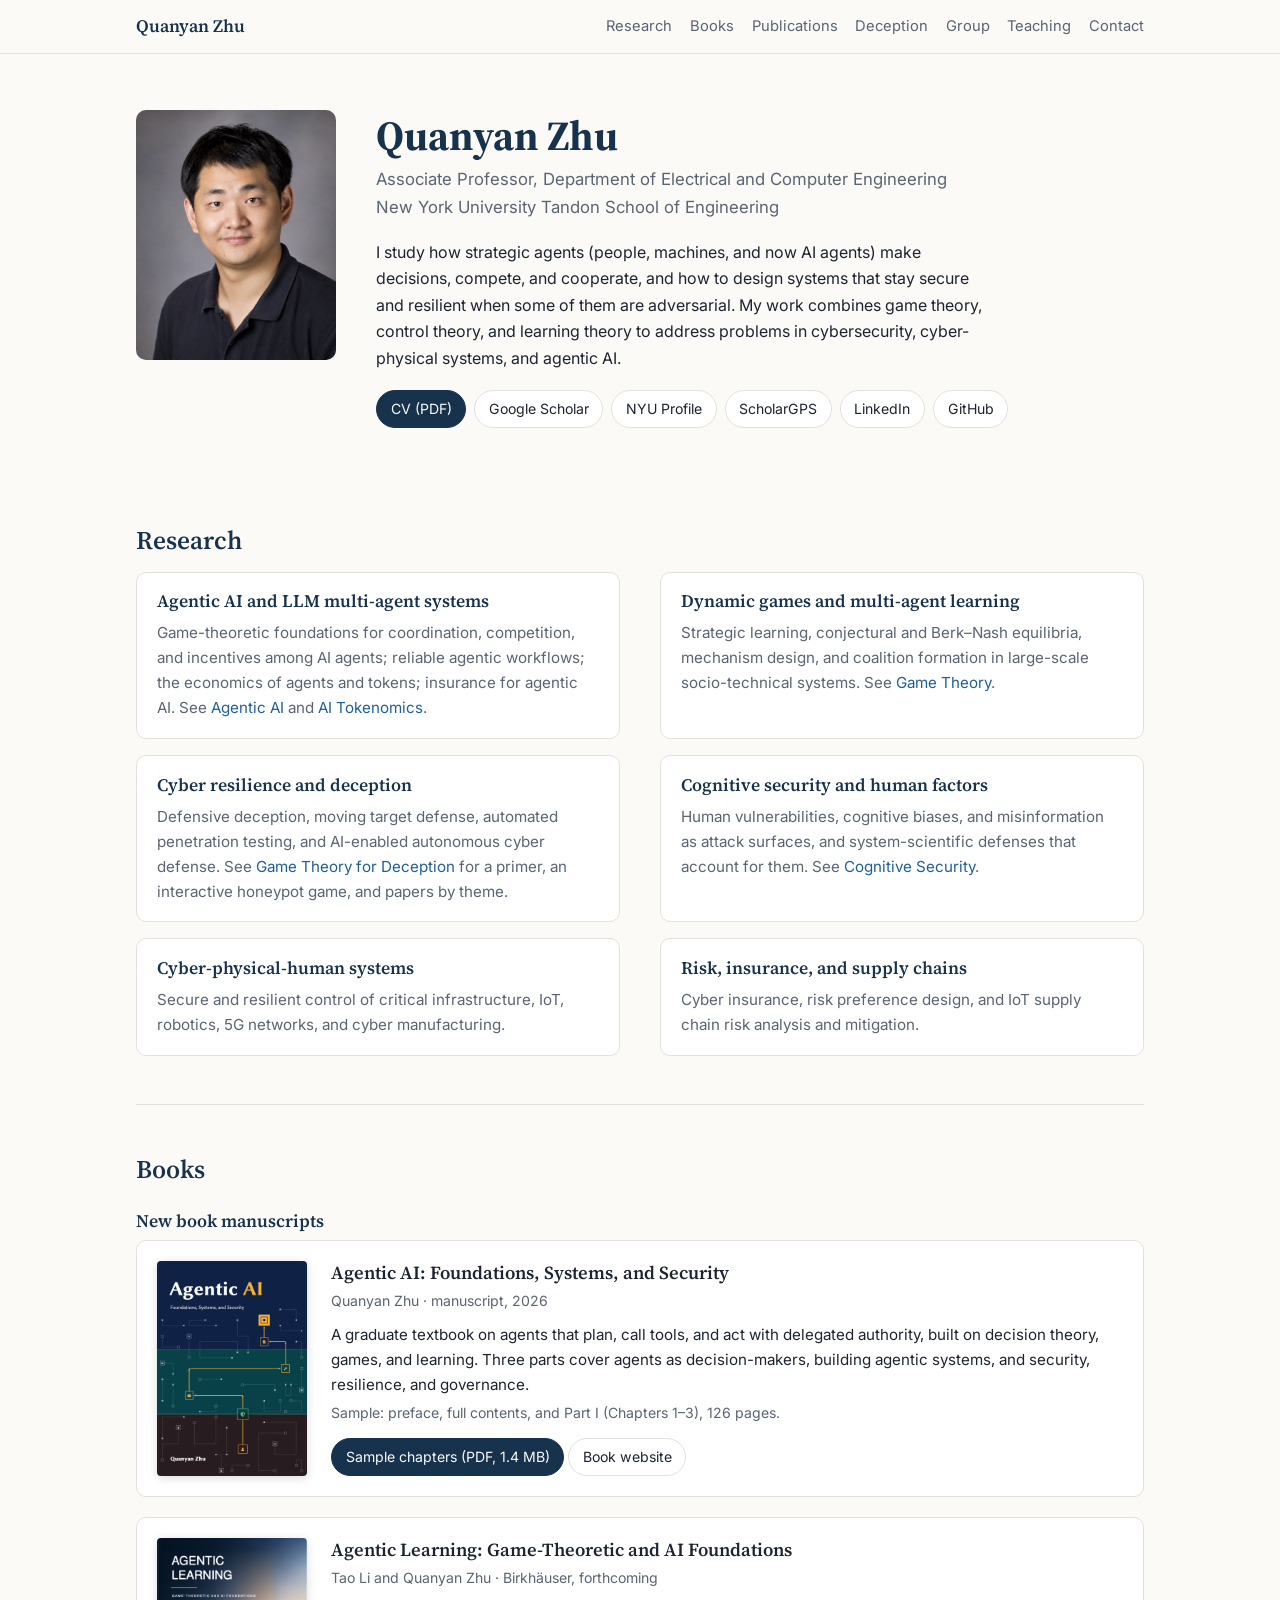
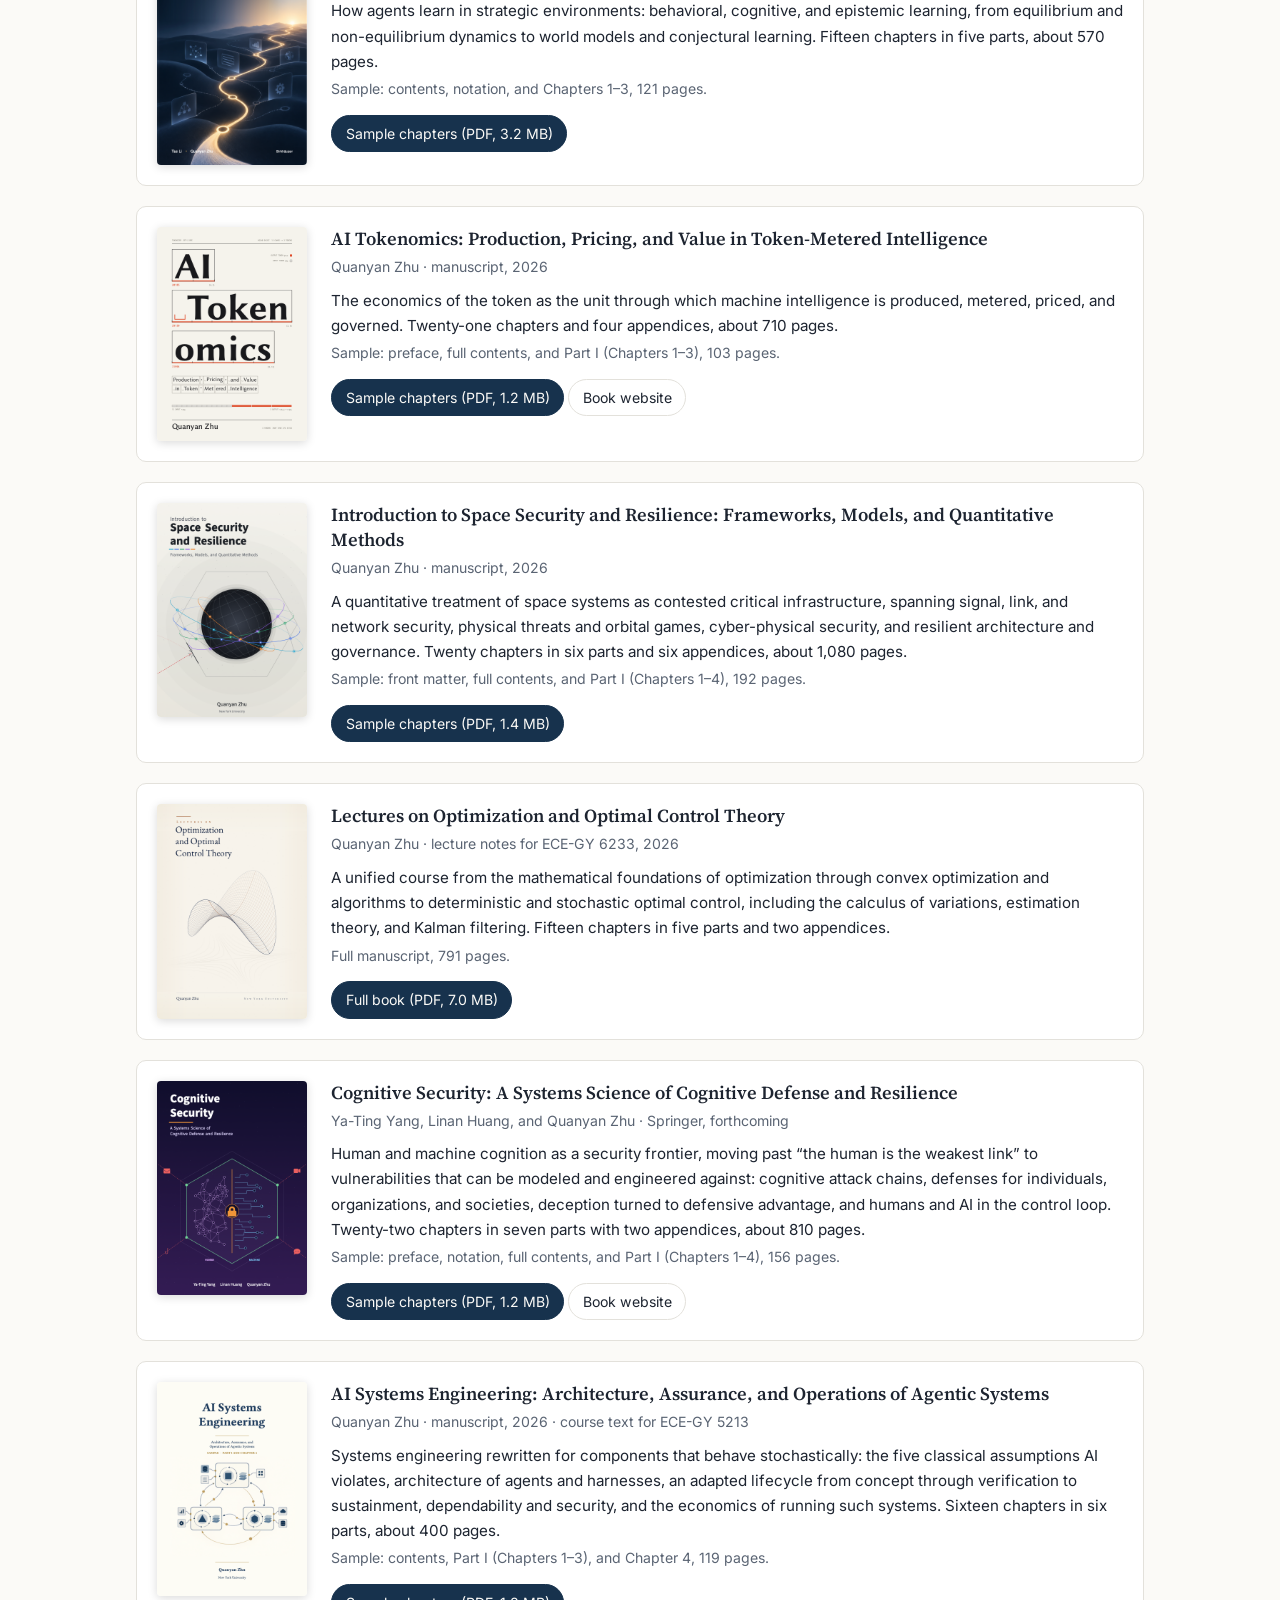
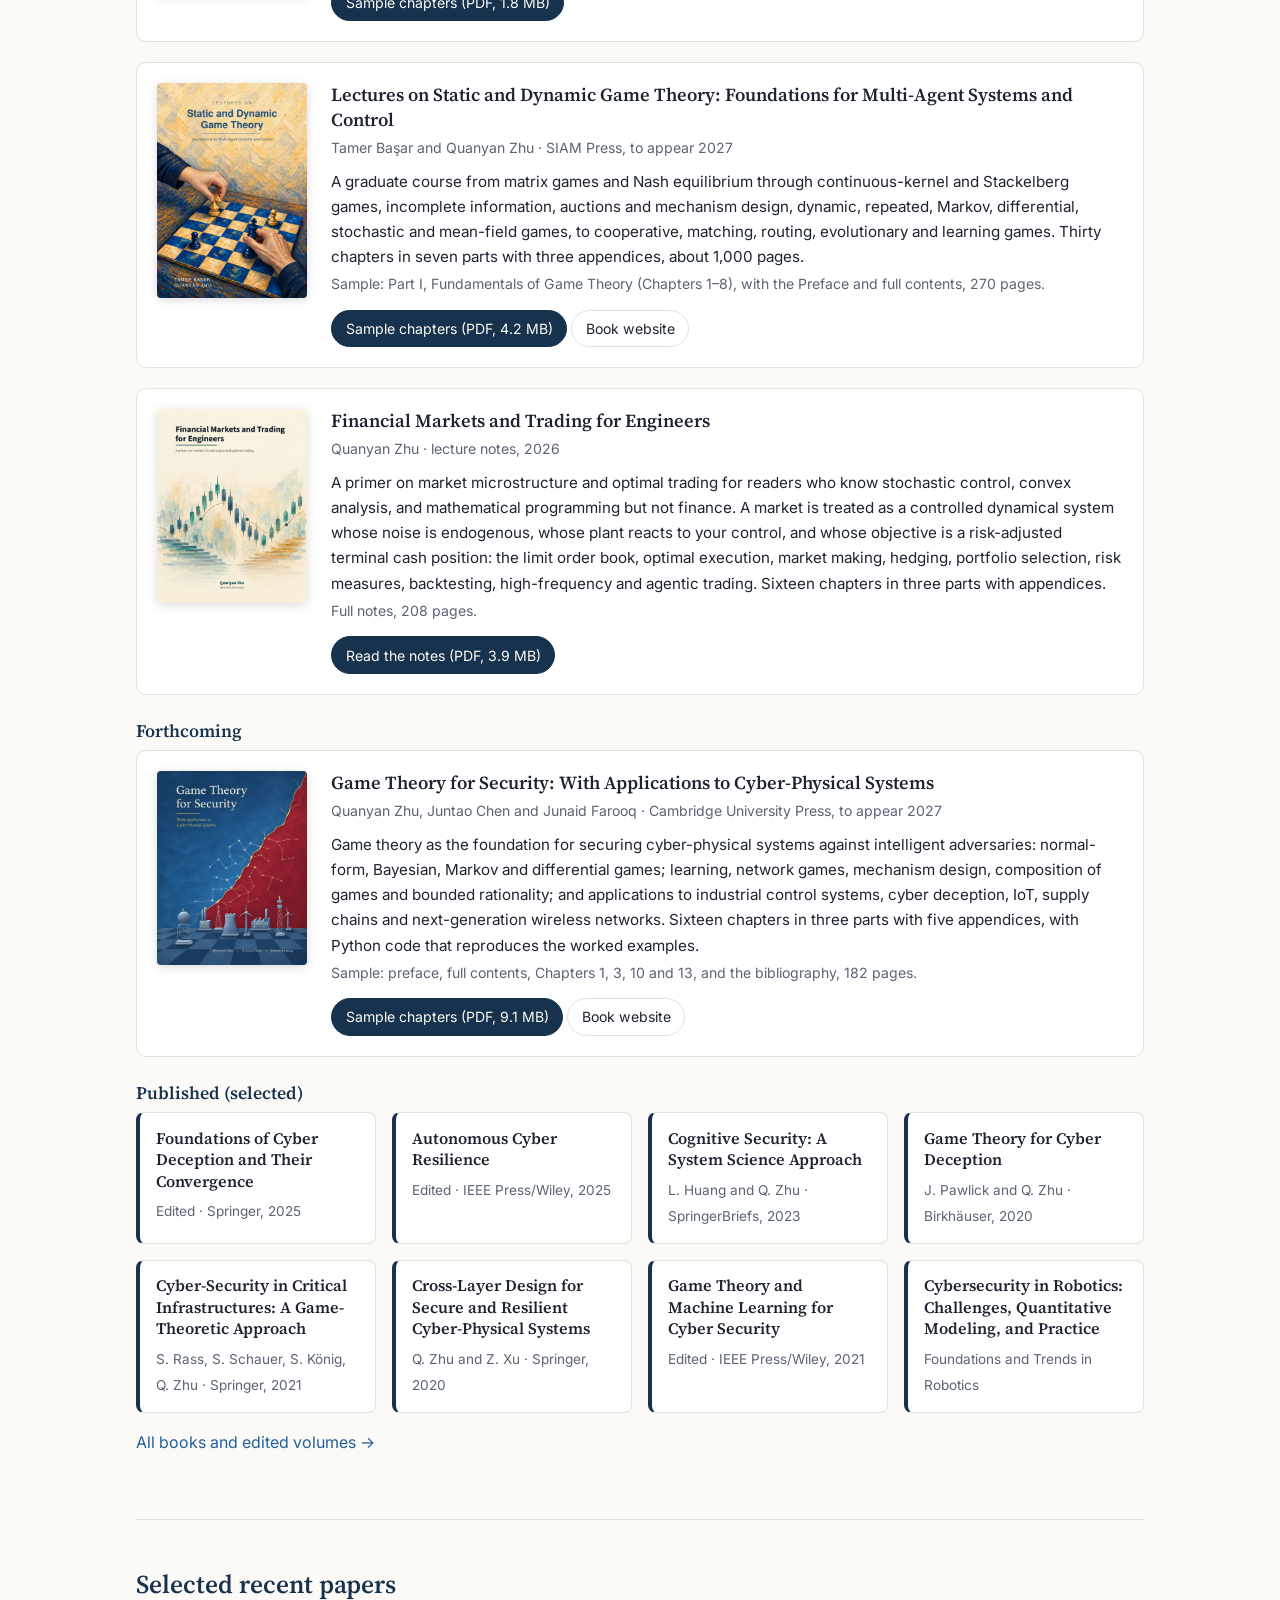
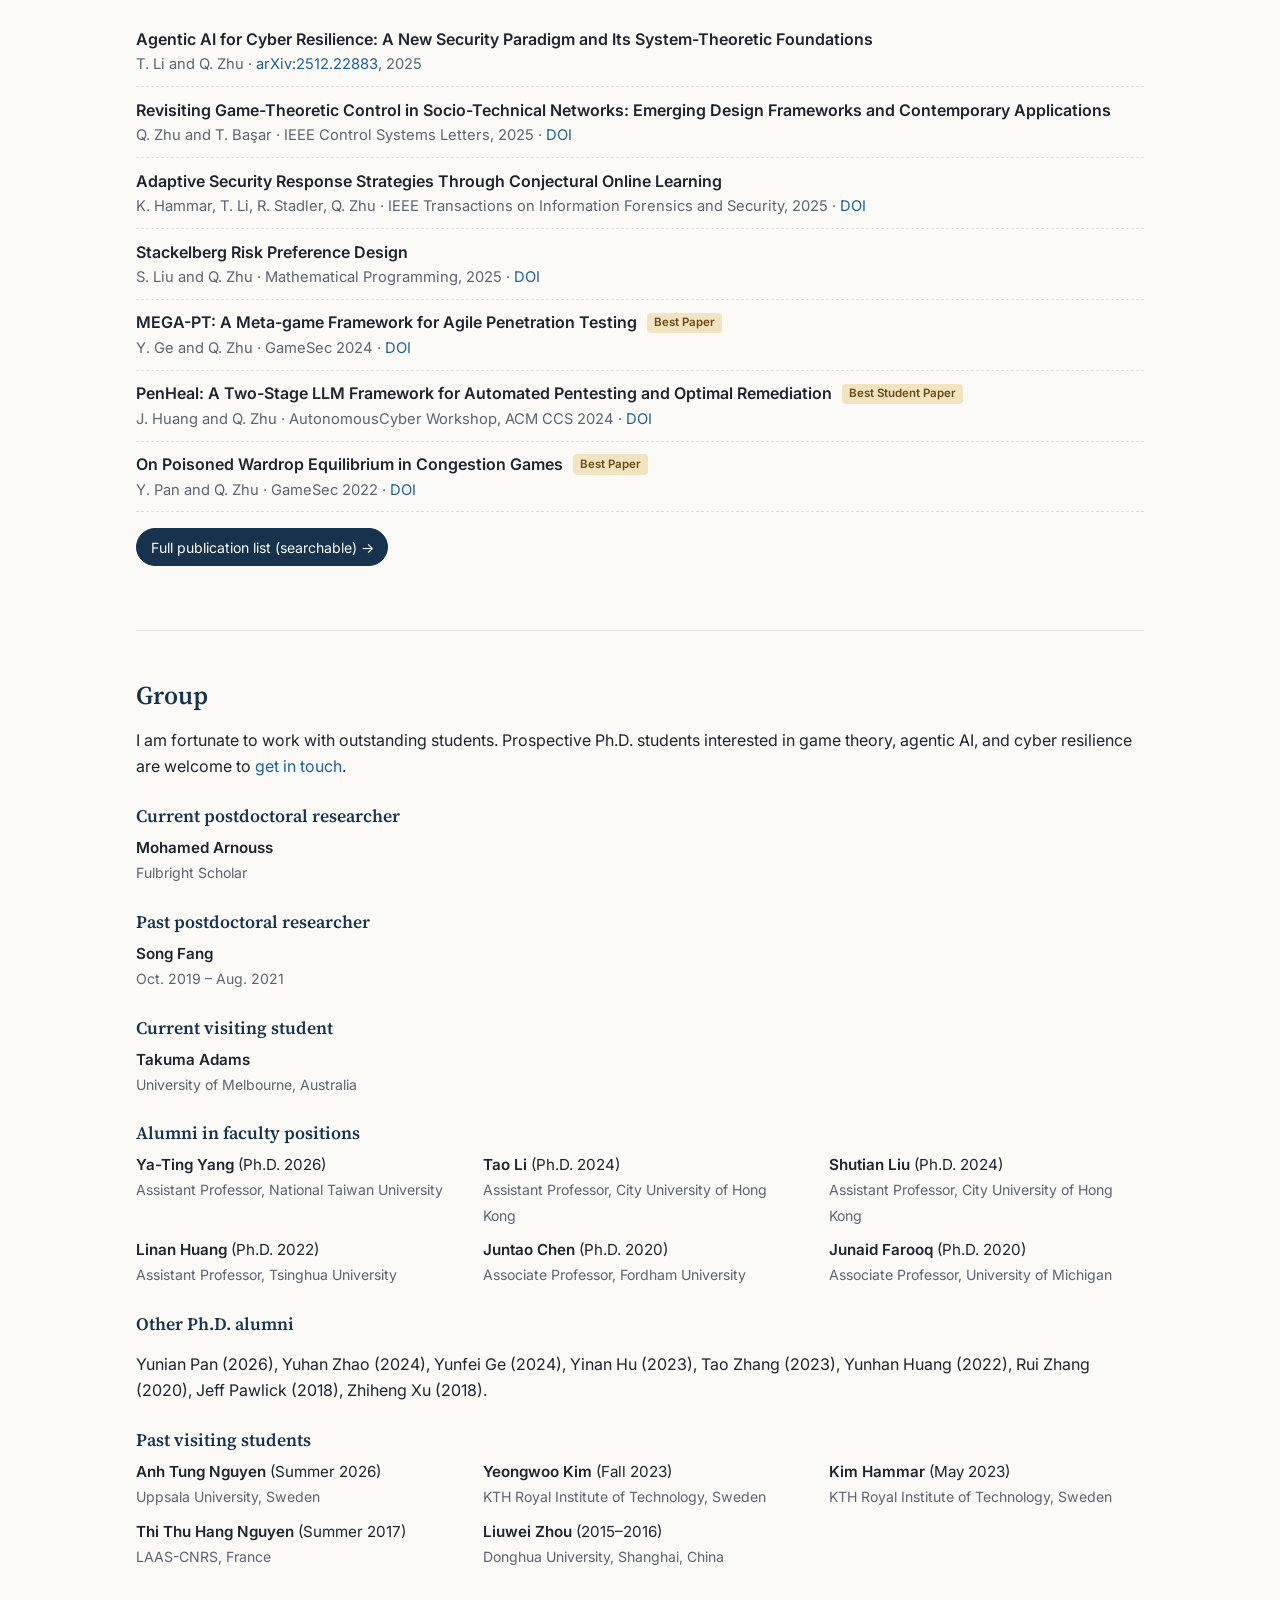
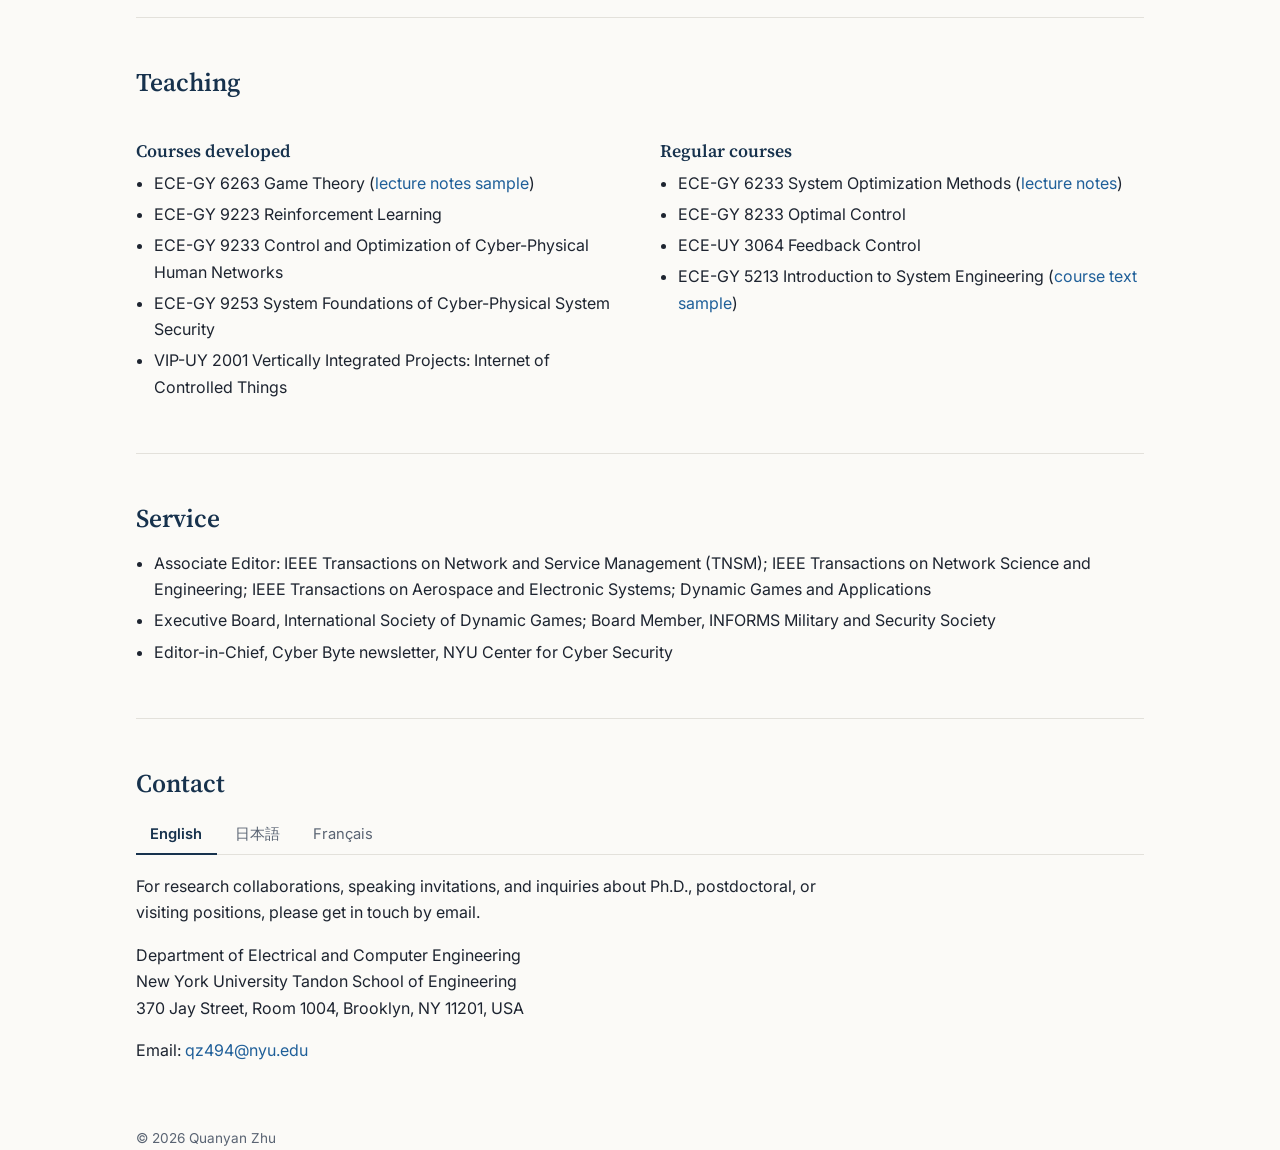
==== commit 3f264456: "Update optimization book: proofreading fixes, 791 pages Replace the full manuscript with the latest " ====
--- a/index.html
+++ b/index.html
@@ -166,7 +166,7 @@
       "image": "https://quanyan8.github.io/assets/books/optimization-optimal-control-cover.png",
       "url": "https://quanyan8.github.io/assets/books/optimization-optimal-control.pdf",
       "inLanguage": "en",
-      "numberOfPages": 789,
+      "numberOfPages": 791,
       "isAccessibleForFree": true,
       "learningResourceType": "Lecture notes"
     },
@@ -399,8 +399,8 @@
             <span class="t">Lectures on Optimization and Optimal Control Theory</span>
             <span class="m">Quanyan Zhu · lecture notes for ECE-GY 6233, 2026</span>
             <p>A unified course from the mathematical foundations of optimization through convex optimization and algorithms to deterministic and stochastic optimal control, including the calculus of variations, estimation theory, and Kalman filtering. Fifteen chapters in five parts and two appendices.</p>
-            <p class="m">Full manuscript, 789 pages.</p>
-            <a class="btn primary" href="assets/books/optimization-optimal-control.pdf">Full book (PDF, 9.2 MB)</a>
+            <p class="m">Full manuscript, 791 pages.</p>
+            <a class="btn primary" href="assets/books/optimization-optimal-control.pdf">Full book (PDF, 7.0 MB)</a>
           </div>
         </article>
         <article class="sample">
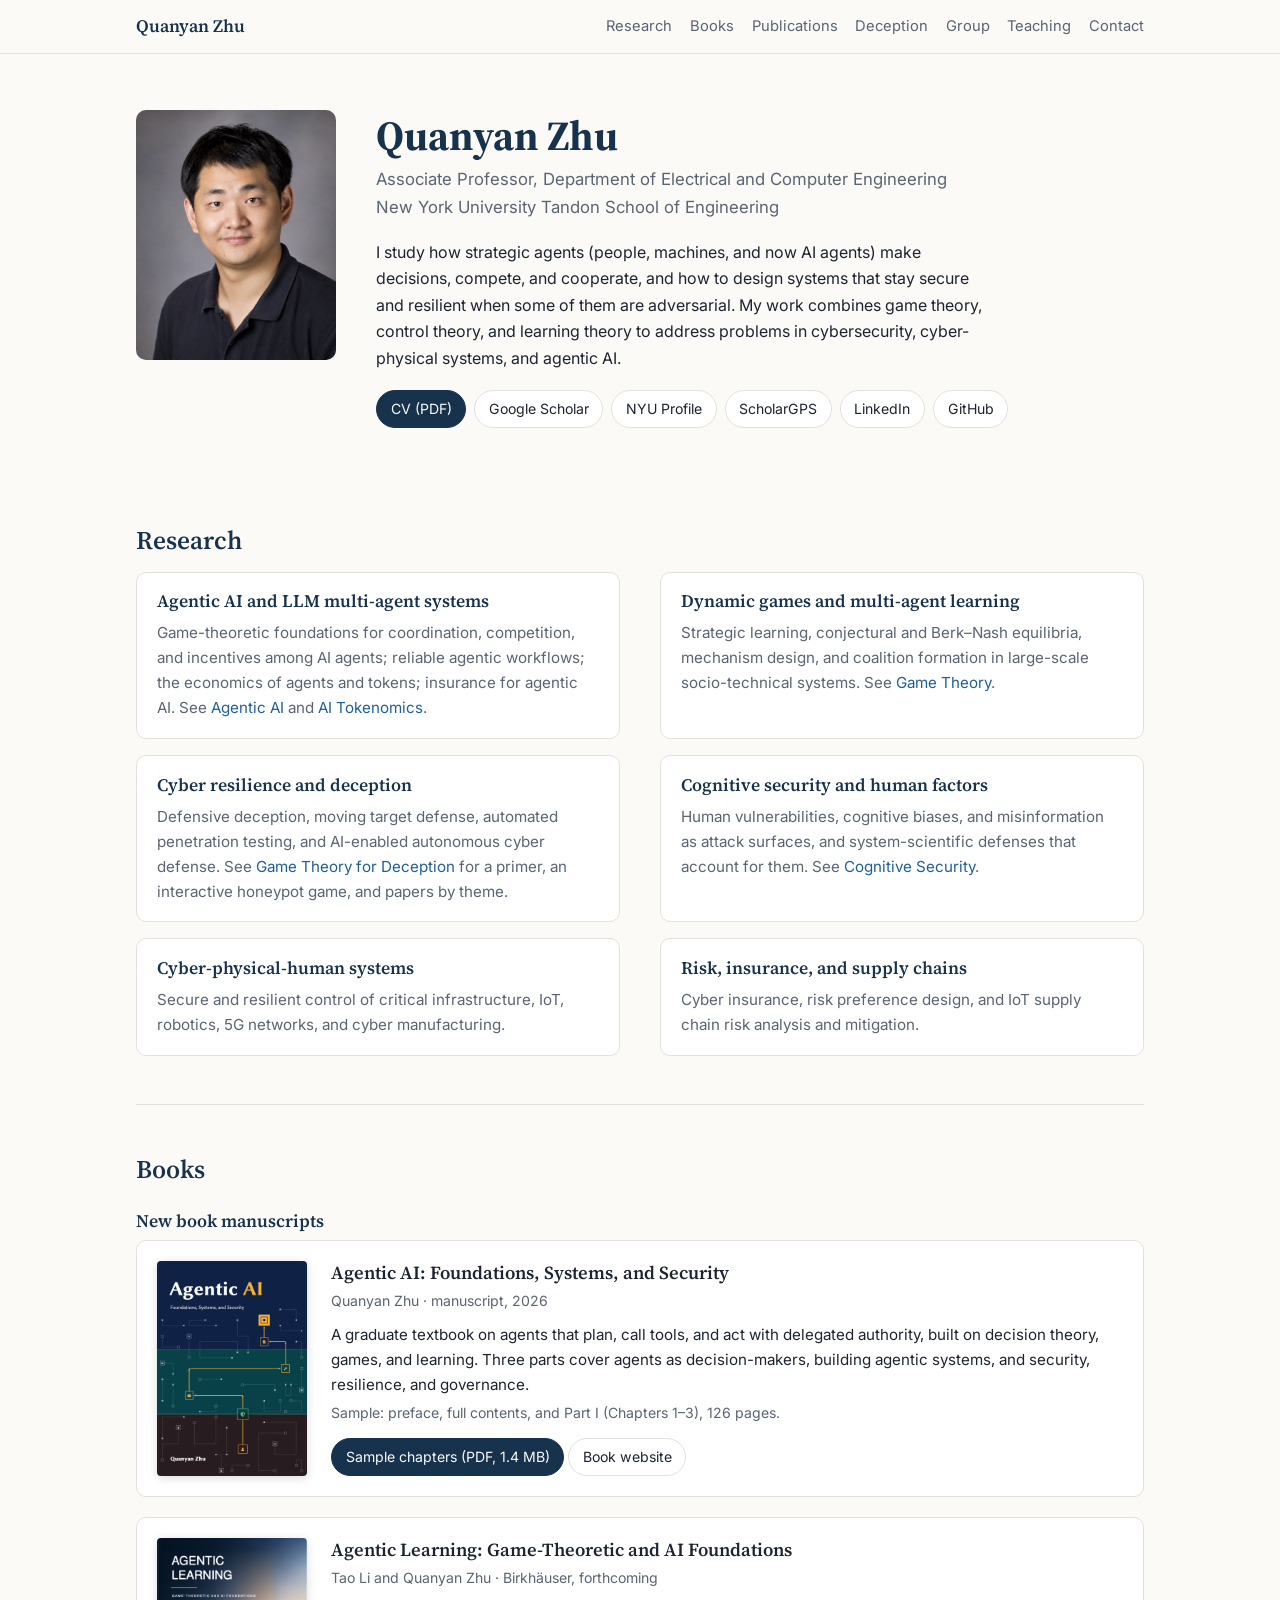
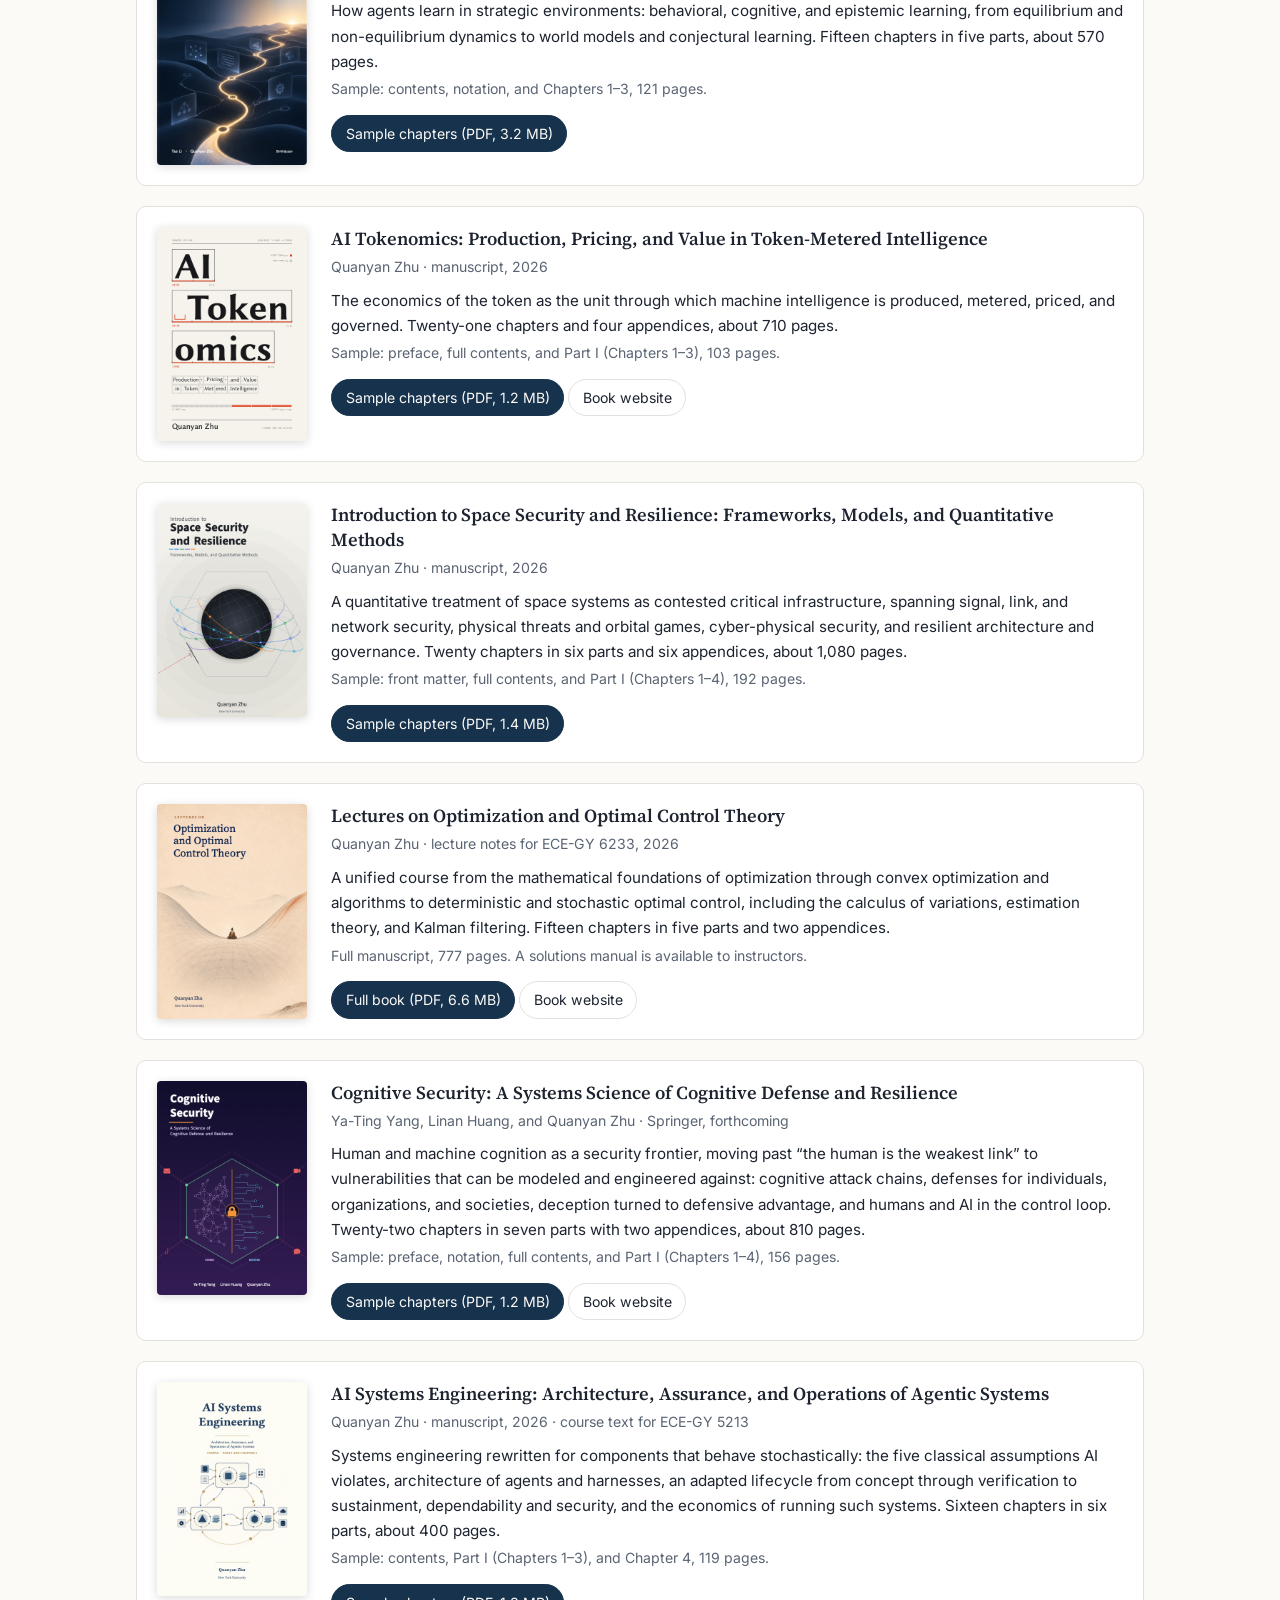
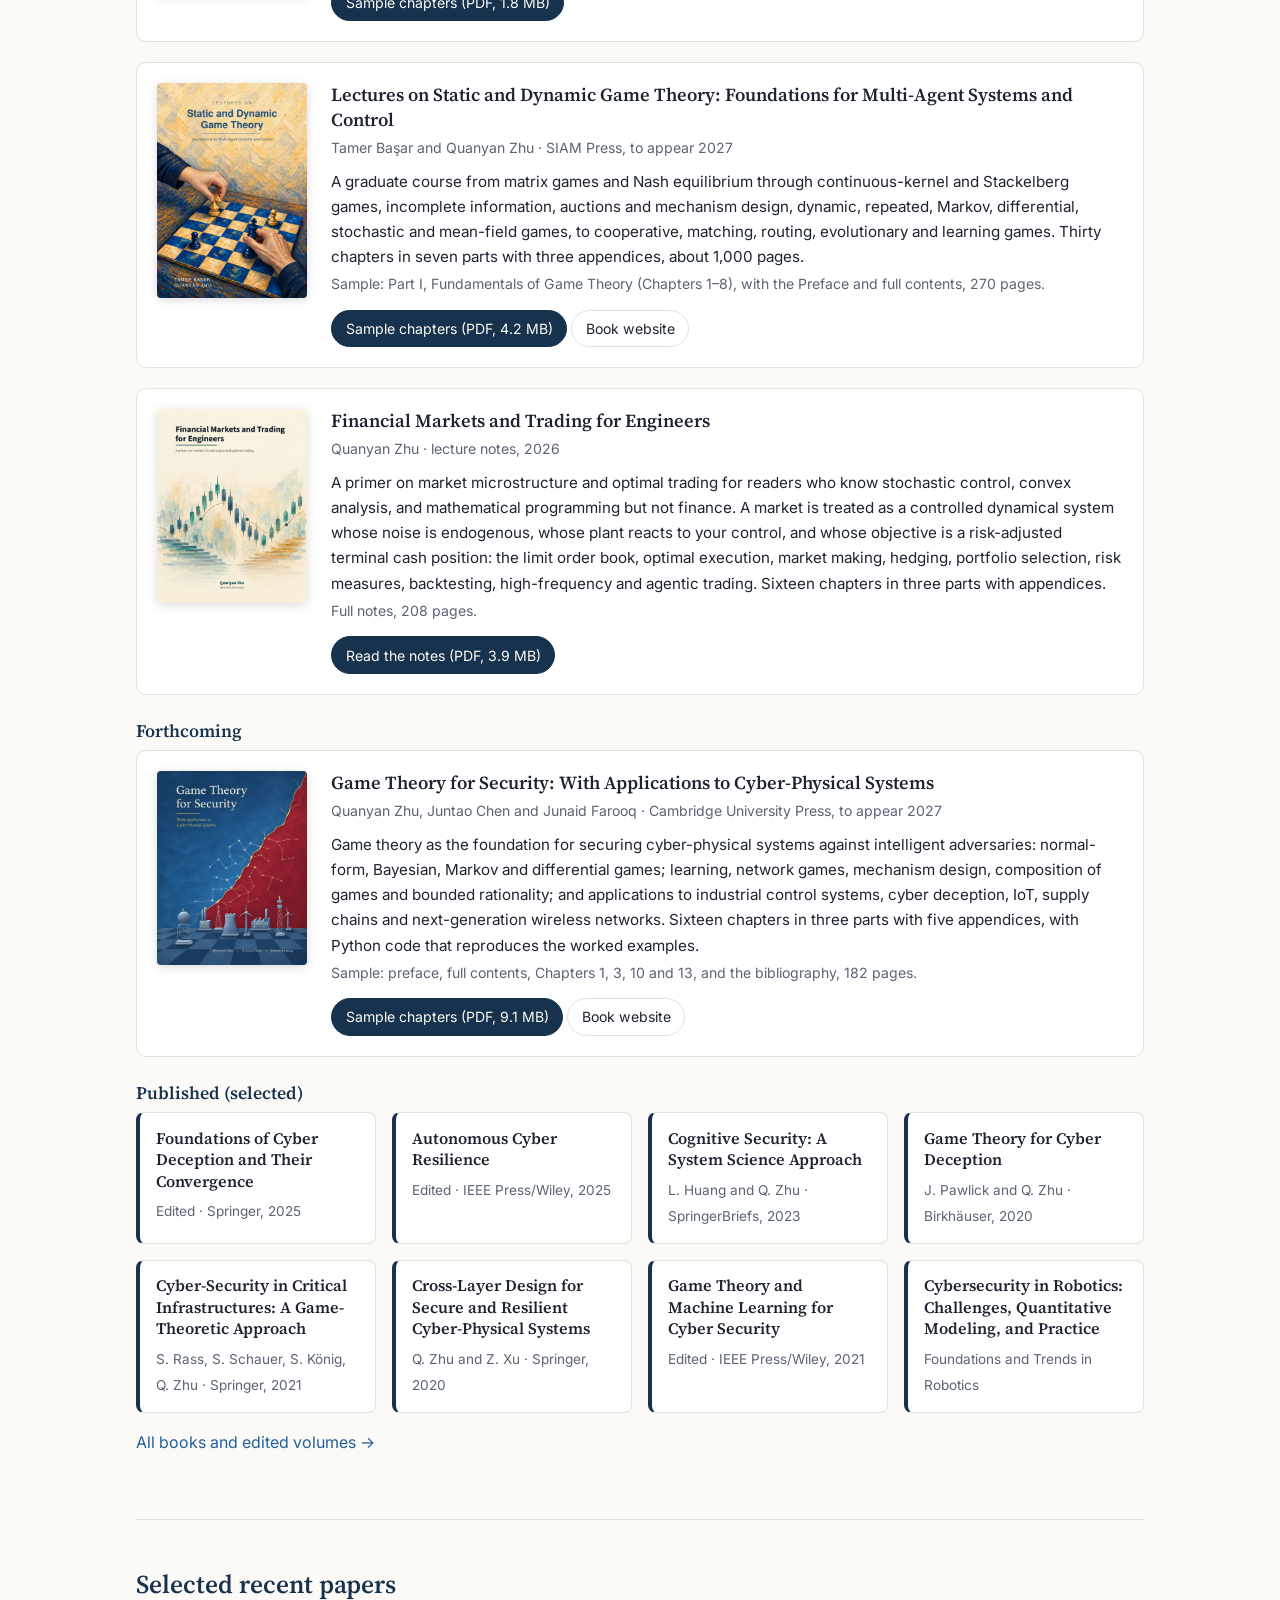
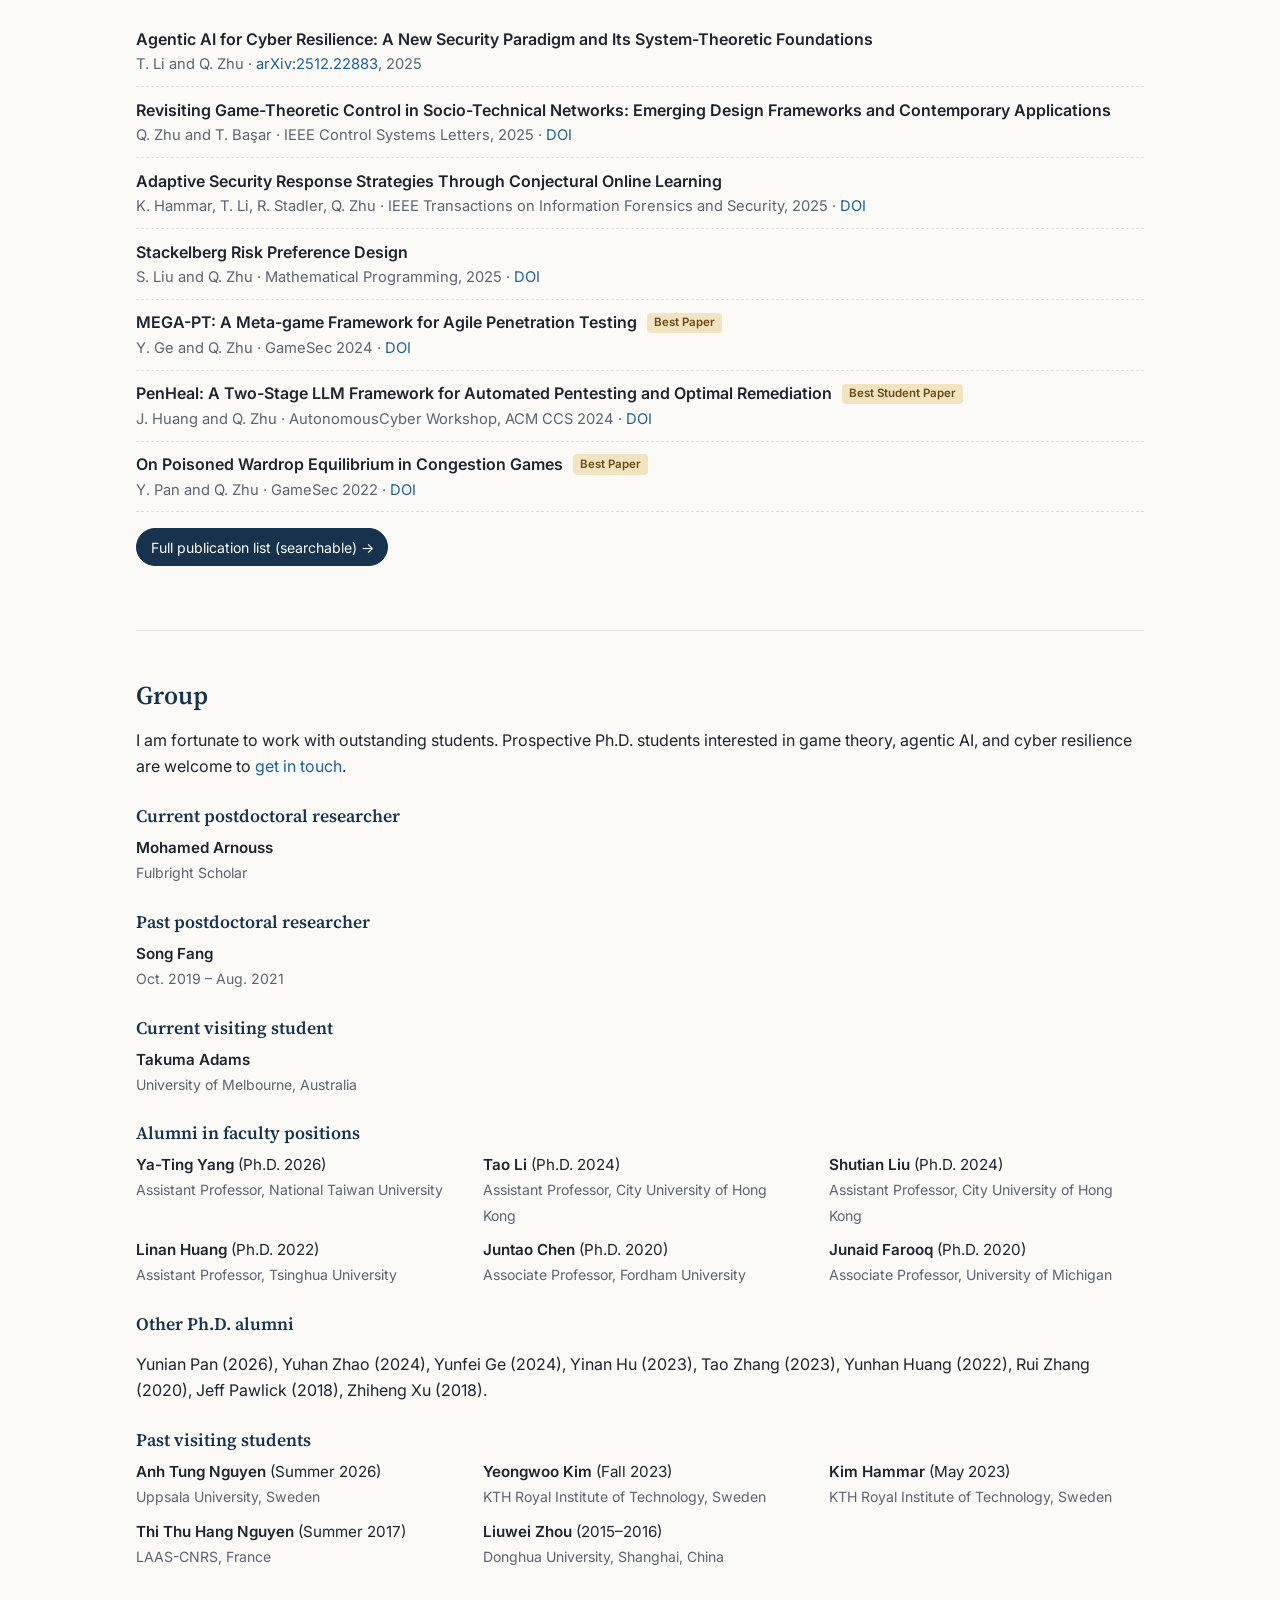
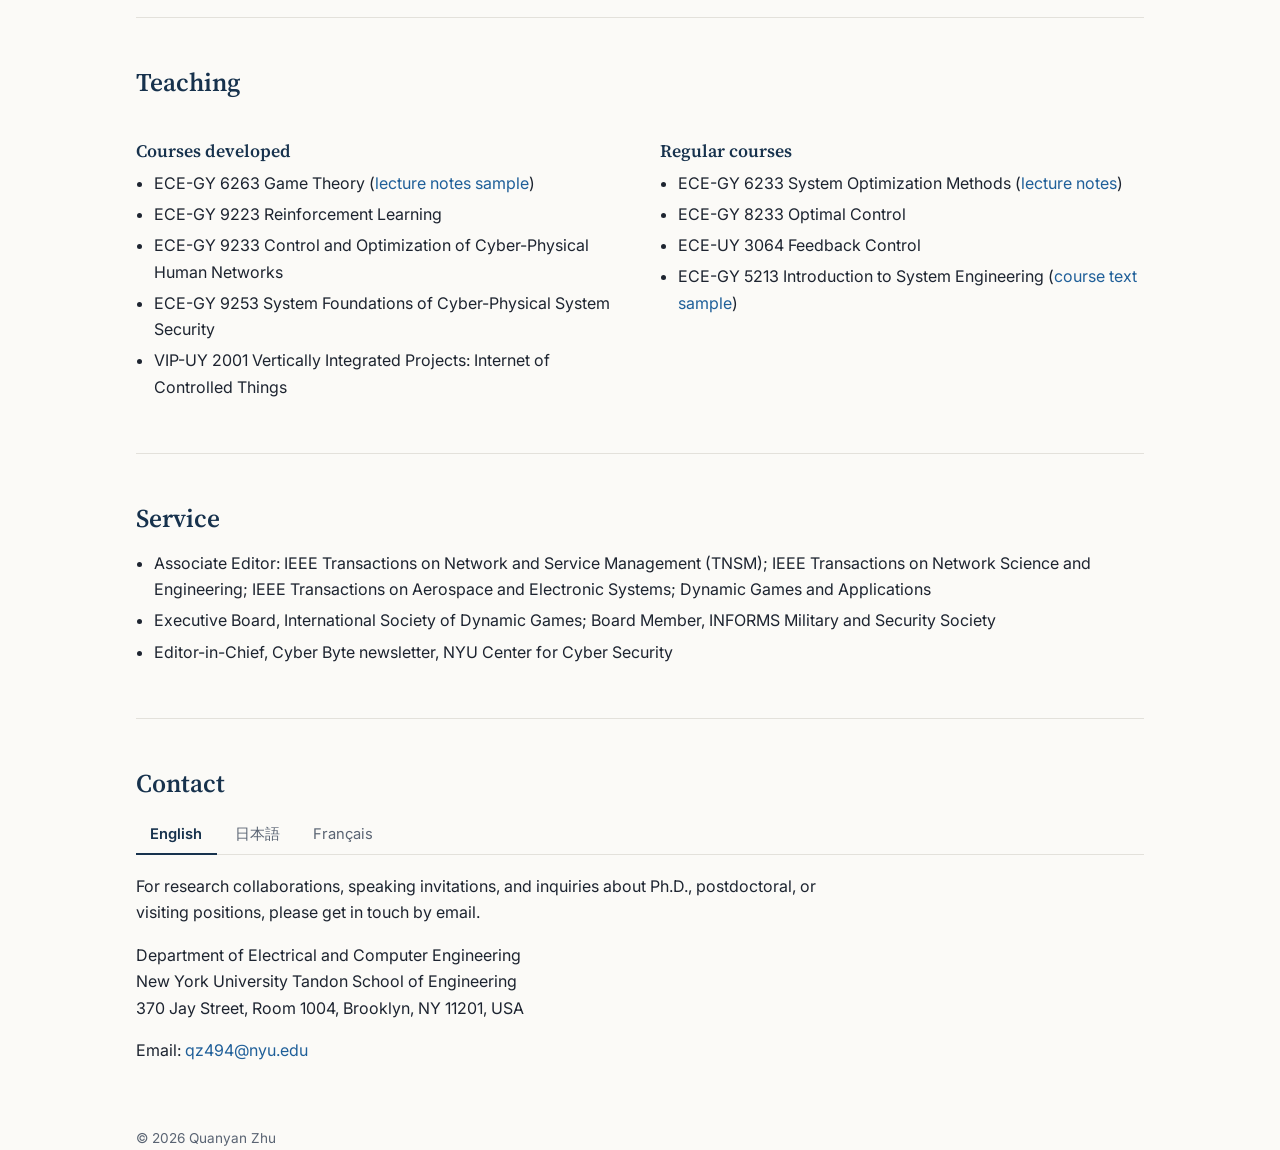
==== commit 8dcd4c93: "Optimization book: add the companion page A page at /optimization/ for Lectures on Optimization and " ====
--- a/index.html
+++ b/index.html
@@ -164,9 +164,9 @@
         }
       ],
       "image": "https://quanyan8.github.io/assets/books/optimization-optimal-control-cover.png",
-      "url": "https://quanyan8.github.io/assets/books/optimization-optimal-control.pdf",
+      "url": "https://quanyan8.github.io/optimization/",
       "inLanguage": "en",
-      "numberOfPages": 791,
+      "numberOfPages": 777,
       "isAccessibleForFree": true,
       "learningResourceType": "Lecture notes"
     },
@@ -399,8 +399,9 @@
             <span class="t">Lectures on Optimization and Optimal Control Theory</span>
             <span class="m">Quanyan Zhu · lecture notes for ECE-GY 6233, 2026</span>
             <p>A unified course from the mathematical foundations of optimization through convex optimization and algorithms to deterministic and stochastic optimal control, including the calculus of variations, estimation theory, and Kalman filtering. Fifteen chapters in five parts and two appendices.</p>
-            <p class="m">Full manuscript, 791 pages.</p>
-            <a class="btn primary" href="assets/books/optimization-optimal-control.pdf">Full book (PDF, 7.0 MB)</a>
+            <p class="m">Full manuscript, 777 pages. A solutions manual is available to instructors.</p>
+            <a class="btn primary" href="assets/books/optimization-optimal-control.pdf">Full book (PDF, 6.6 MB)</a>
+            <a class="btn" href="optimization/">Book website</a>
           </div>
         </article>
         <article class="sample">
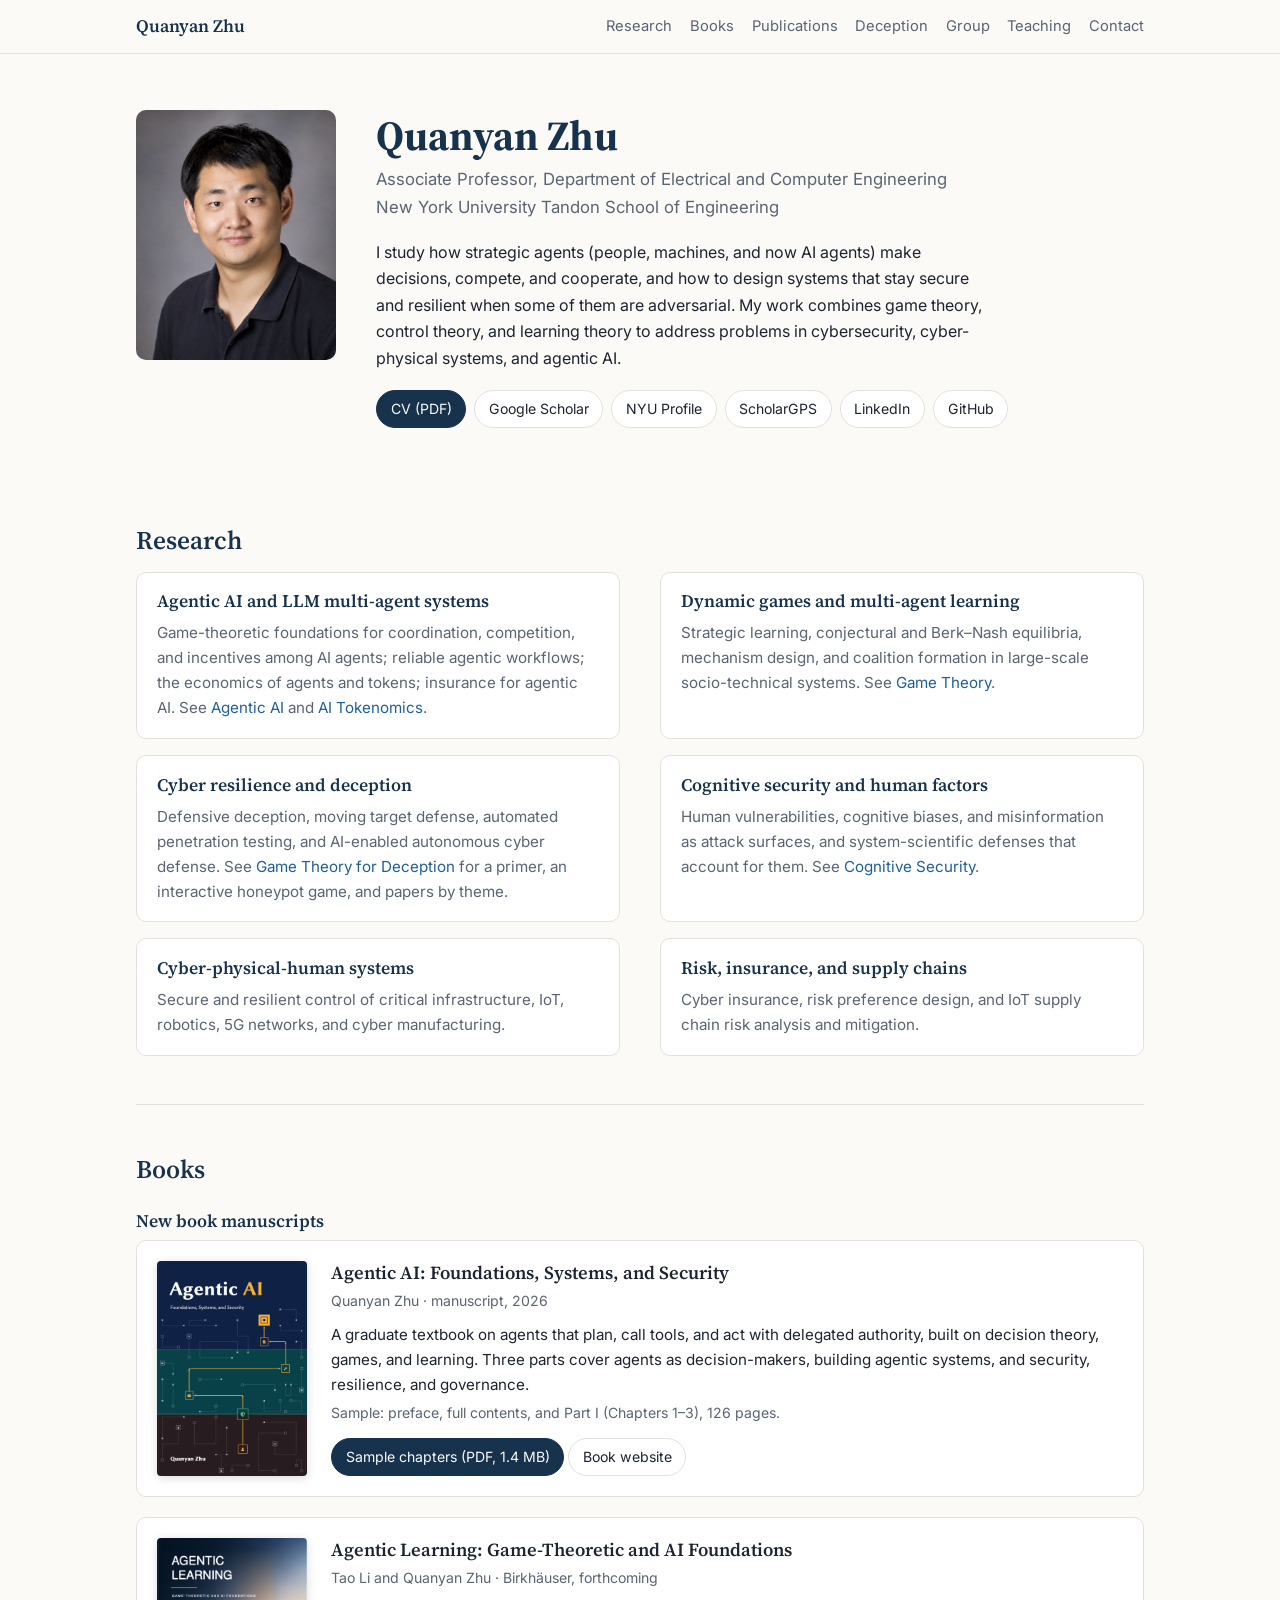
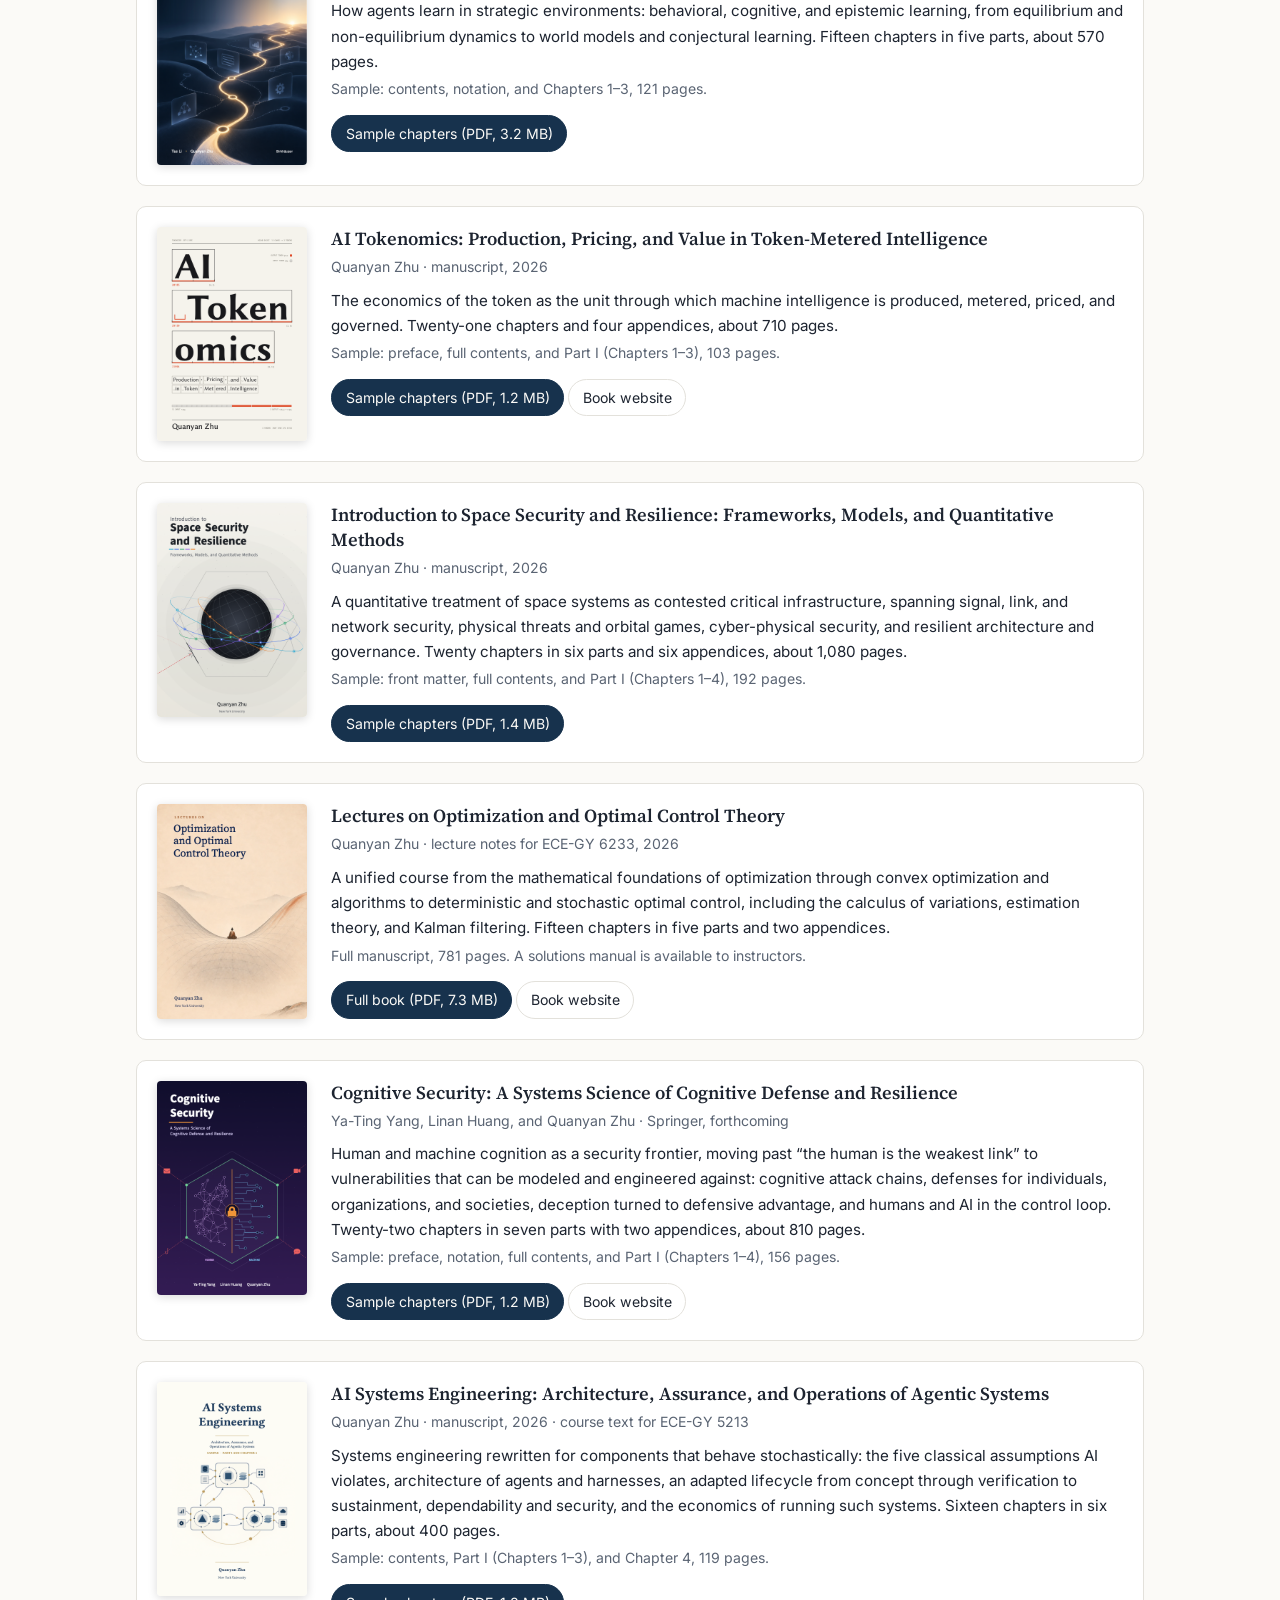
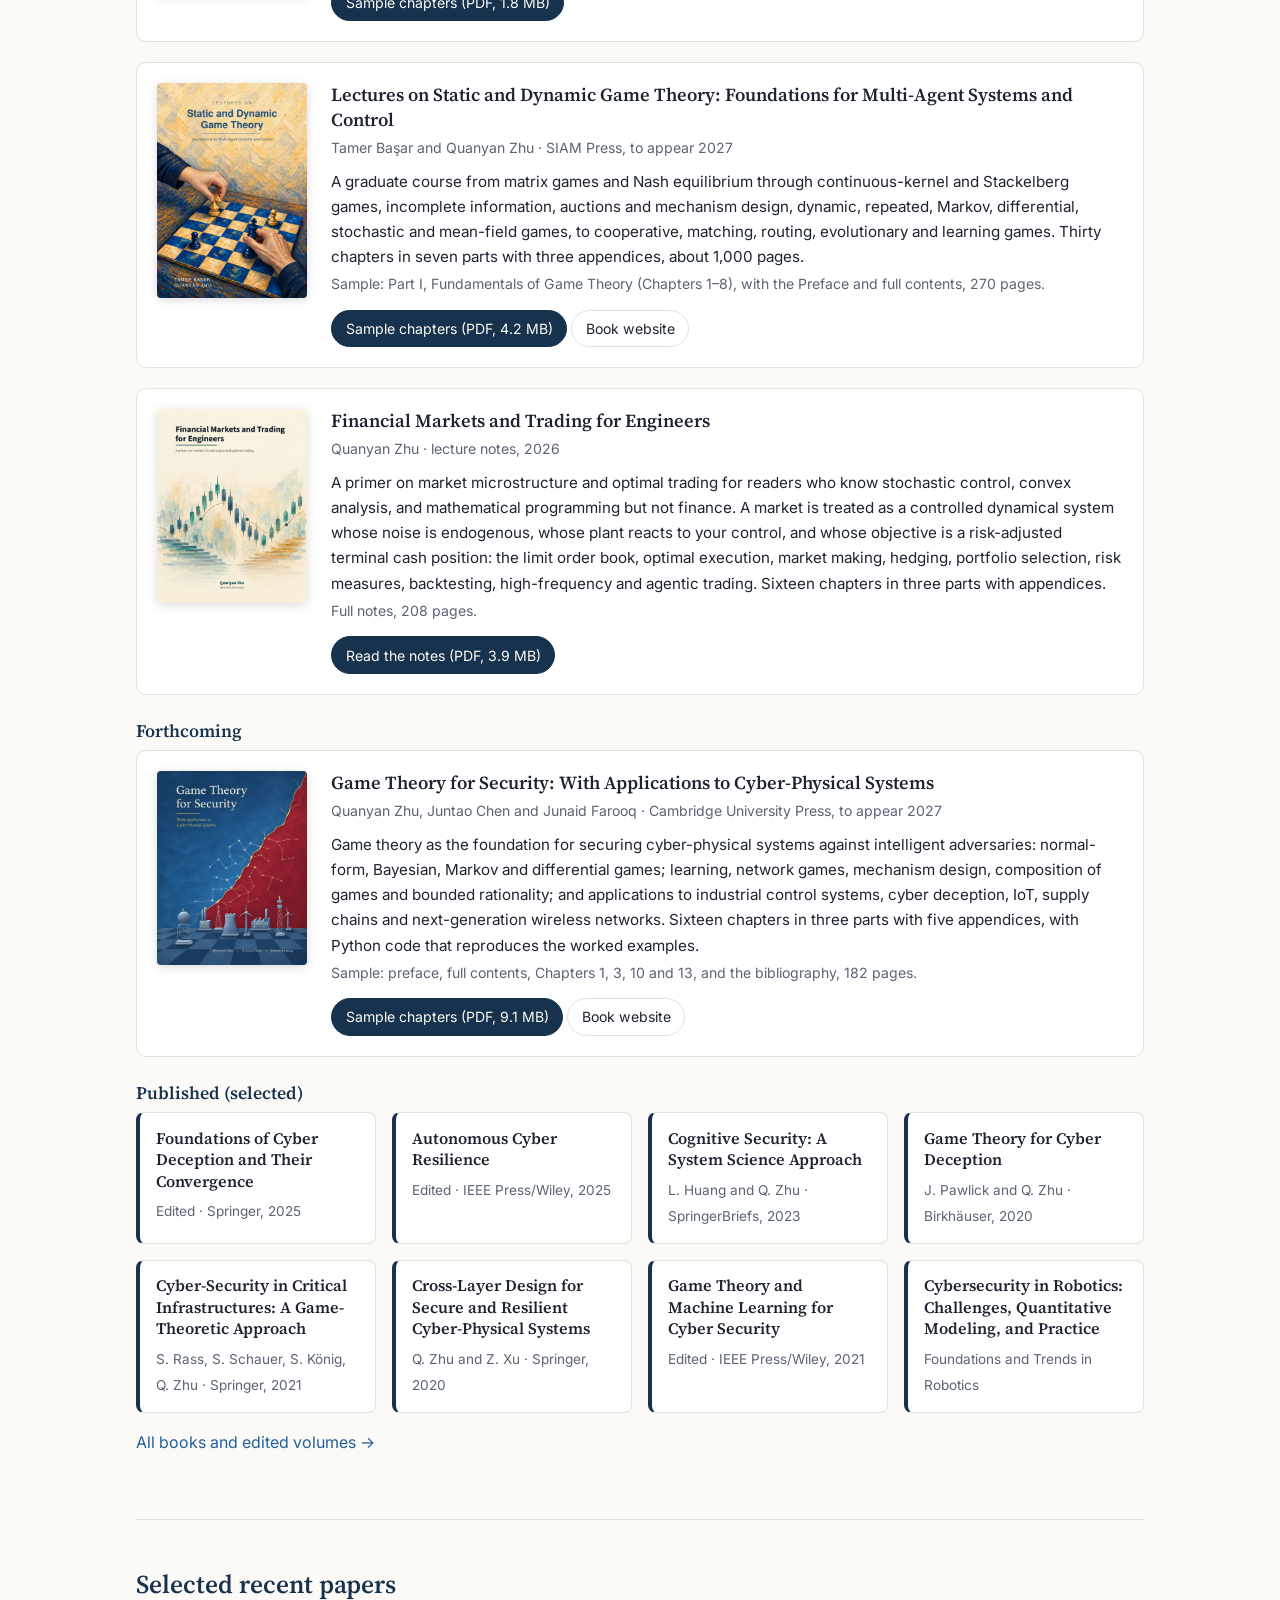
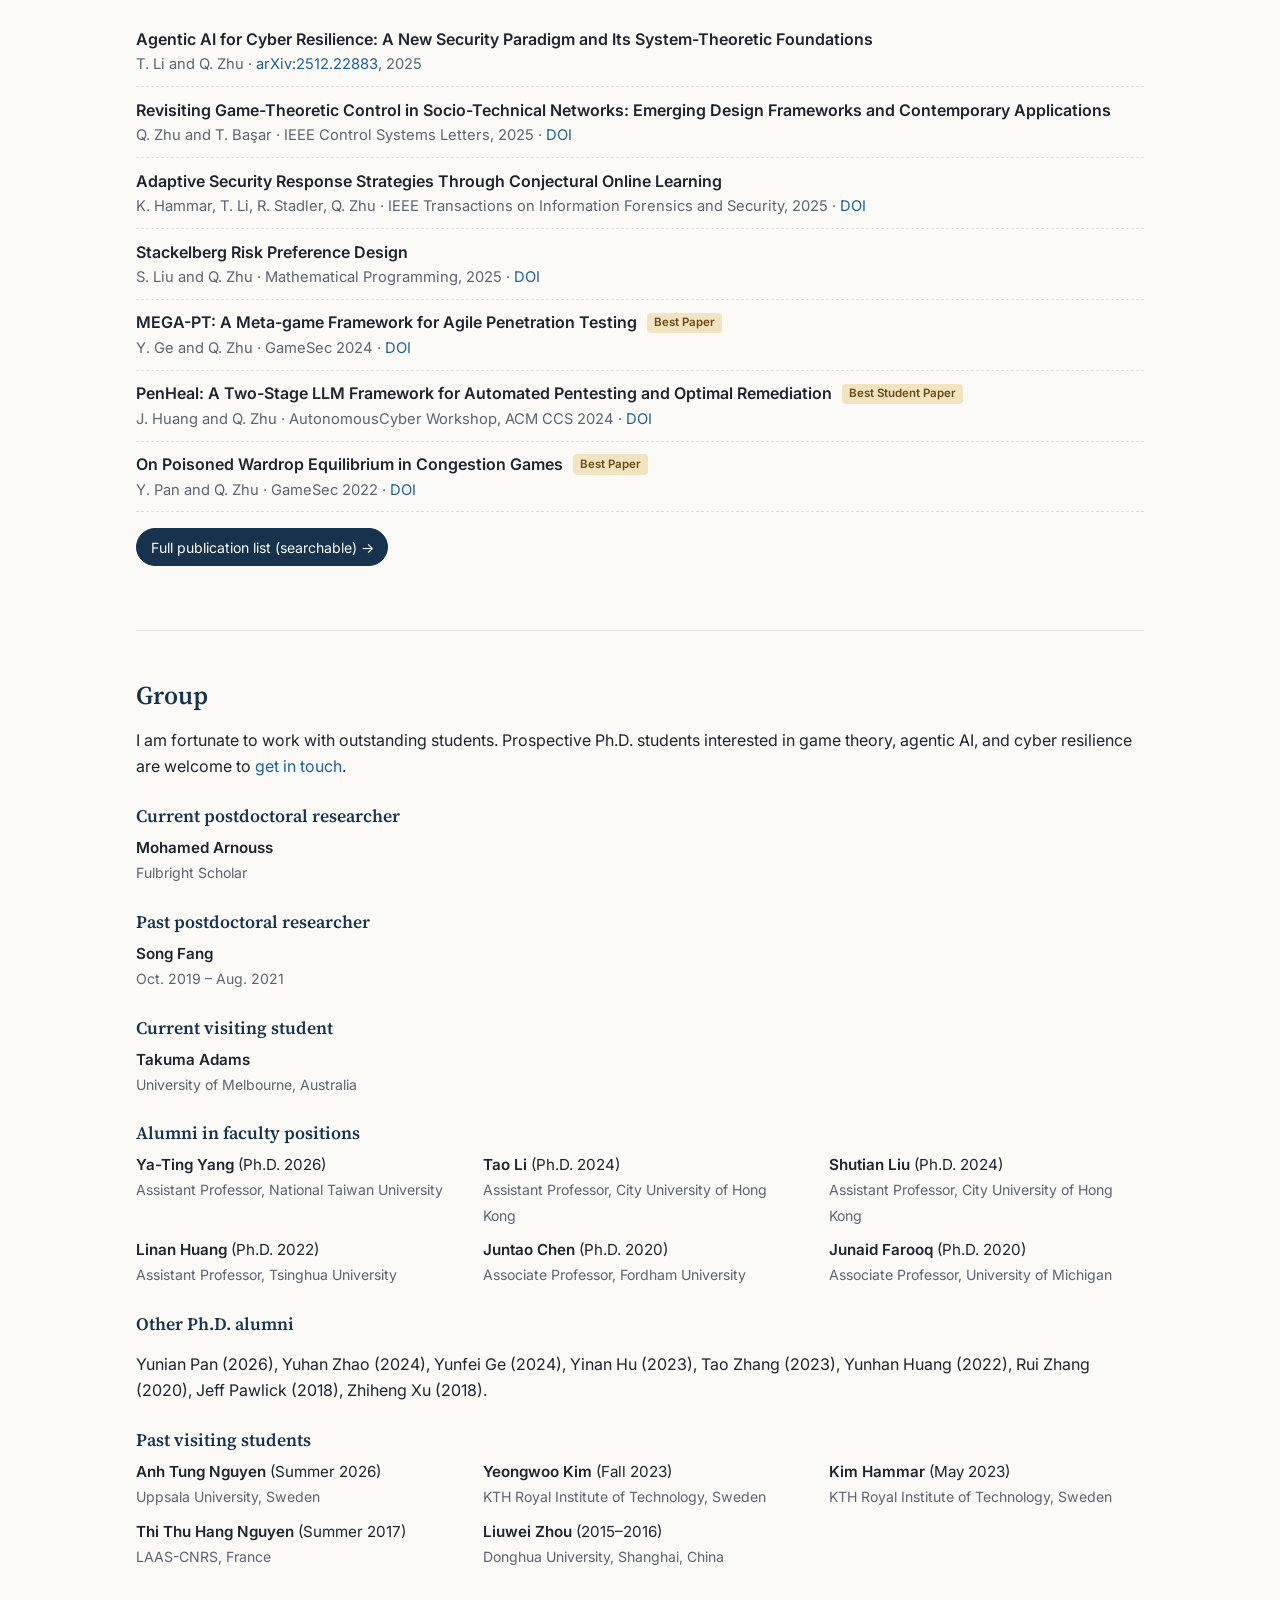
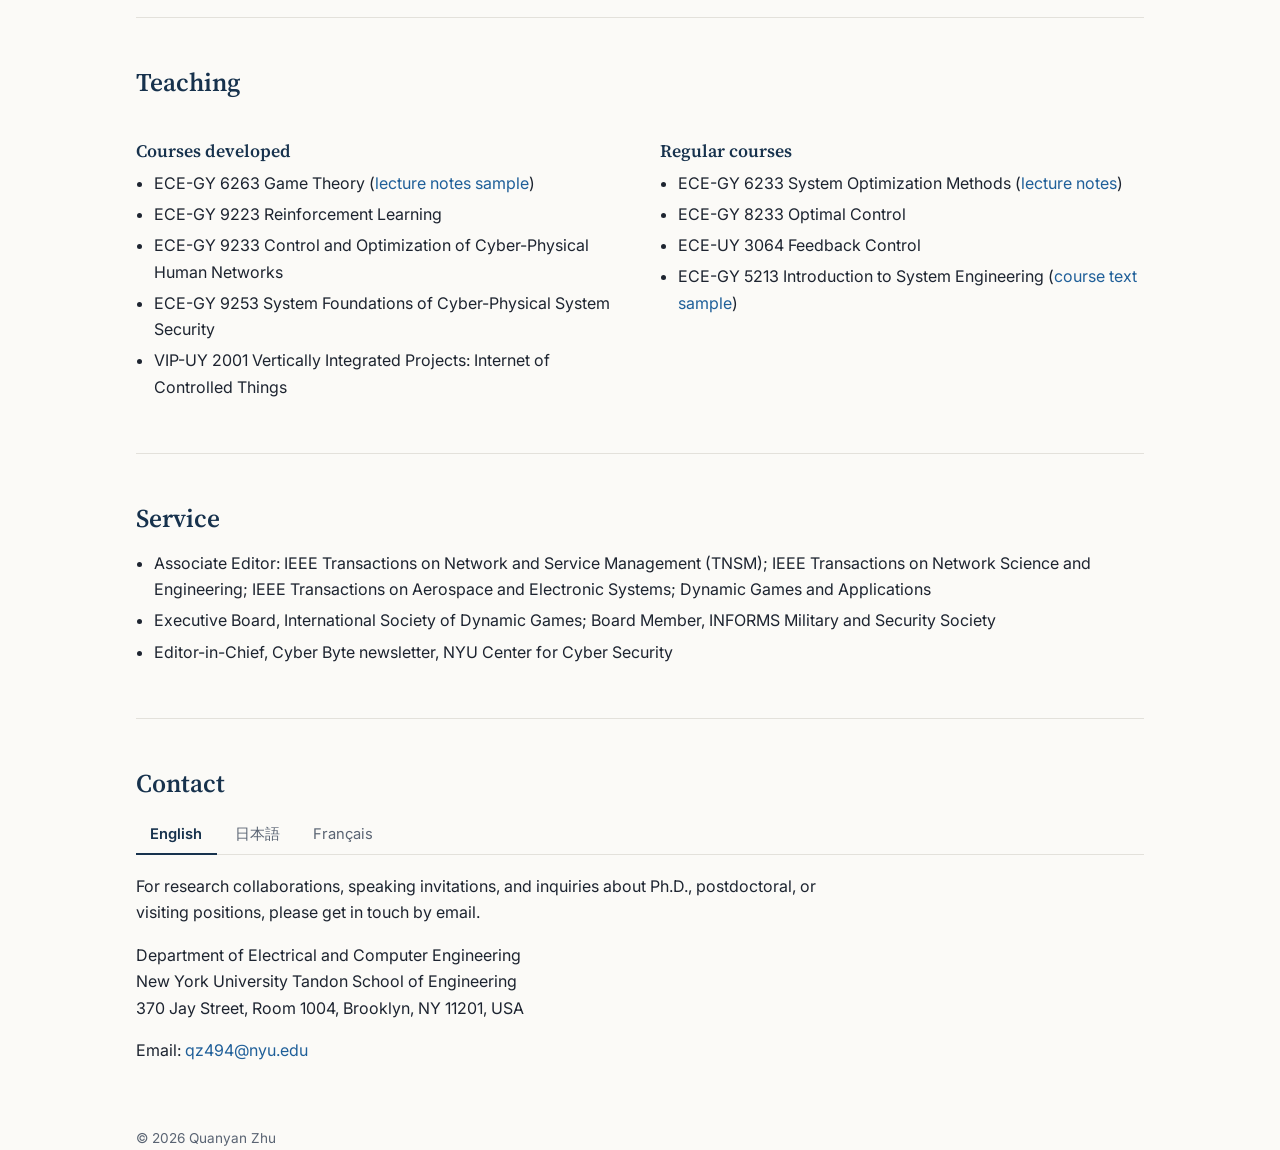
==== commit faad008a: "Optimization book: refresh the PDF from the current build 781 pages, up from 777: the frontispiece i" ====
--- a/index.html
+++ b/index.html
@@ -166,7 +166,7 @@
       "image": "https://quanyan8.github.io/assets/books/optimization-optimal-control-cover.png",
       "url": "https://quanyan8.github.io/optimization/",
       "inLanguage": "en",
-      "numberOfPages": 777,
+      "numberOfPages": 781,
       "isAccessibleForFree": true,
       "learningResourceType": "Lecture notes"
     },
@@ -399,8 +399,8 @@
             <span class="t">Lectures on Optimization and Optimal Control Theory</span>
             <span class="m">Quanyan Zhu · lecture notes for ECE-GY 6233, 2026</span>
             <p>A unified course from the mathematical foundations of optimization through convex optimization and algorithms to deterministic and stochastic optimal control, including the calculus of variations, estimation theory, and Kalman filtering. Fifteen chapters in five parts and two appendices.</p>
-            <p class="m">Full manuscript, 777 pages. A solutions manual is available to instructors.</p>
-            <a class="btn primary" href="assets/books/optimization-optimal-control.pdf">Full book (PDF, 6.6 MB)</a>
+            <p class="m">Full manuscript, 781 pages. A solutions manual is available to instructors.</p>
+            <a class="btn primary" href="assets/books/optimization-optimal-control.pdf">Full book (PDF, 7.3 MB)</a>
             <a class="btn" href="optimization/">Book website</a>
           </div>
         </article>
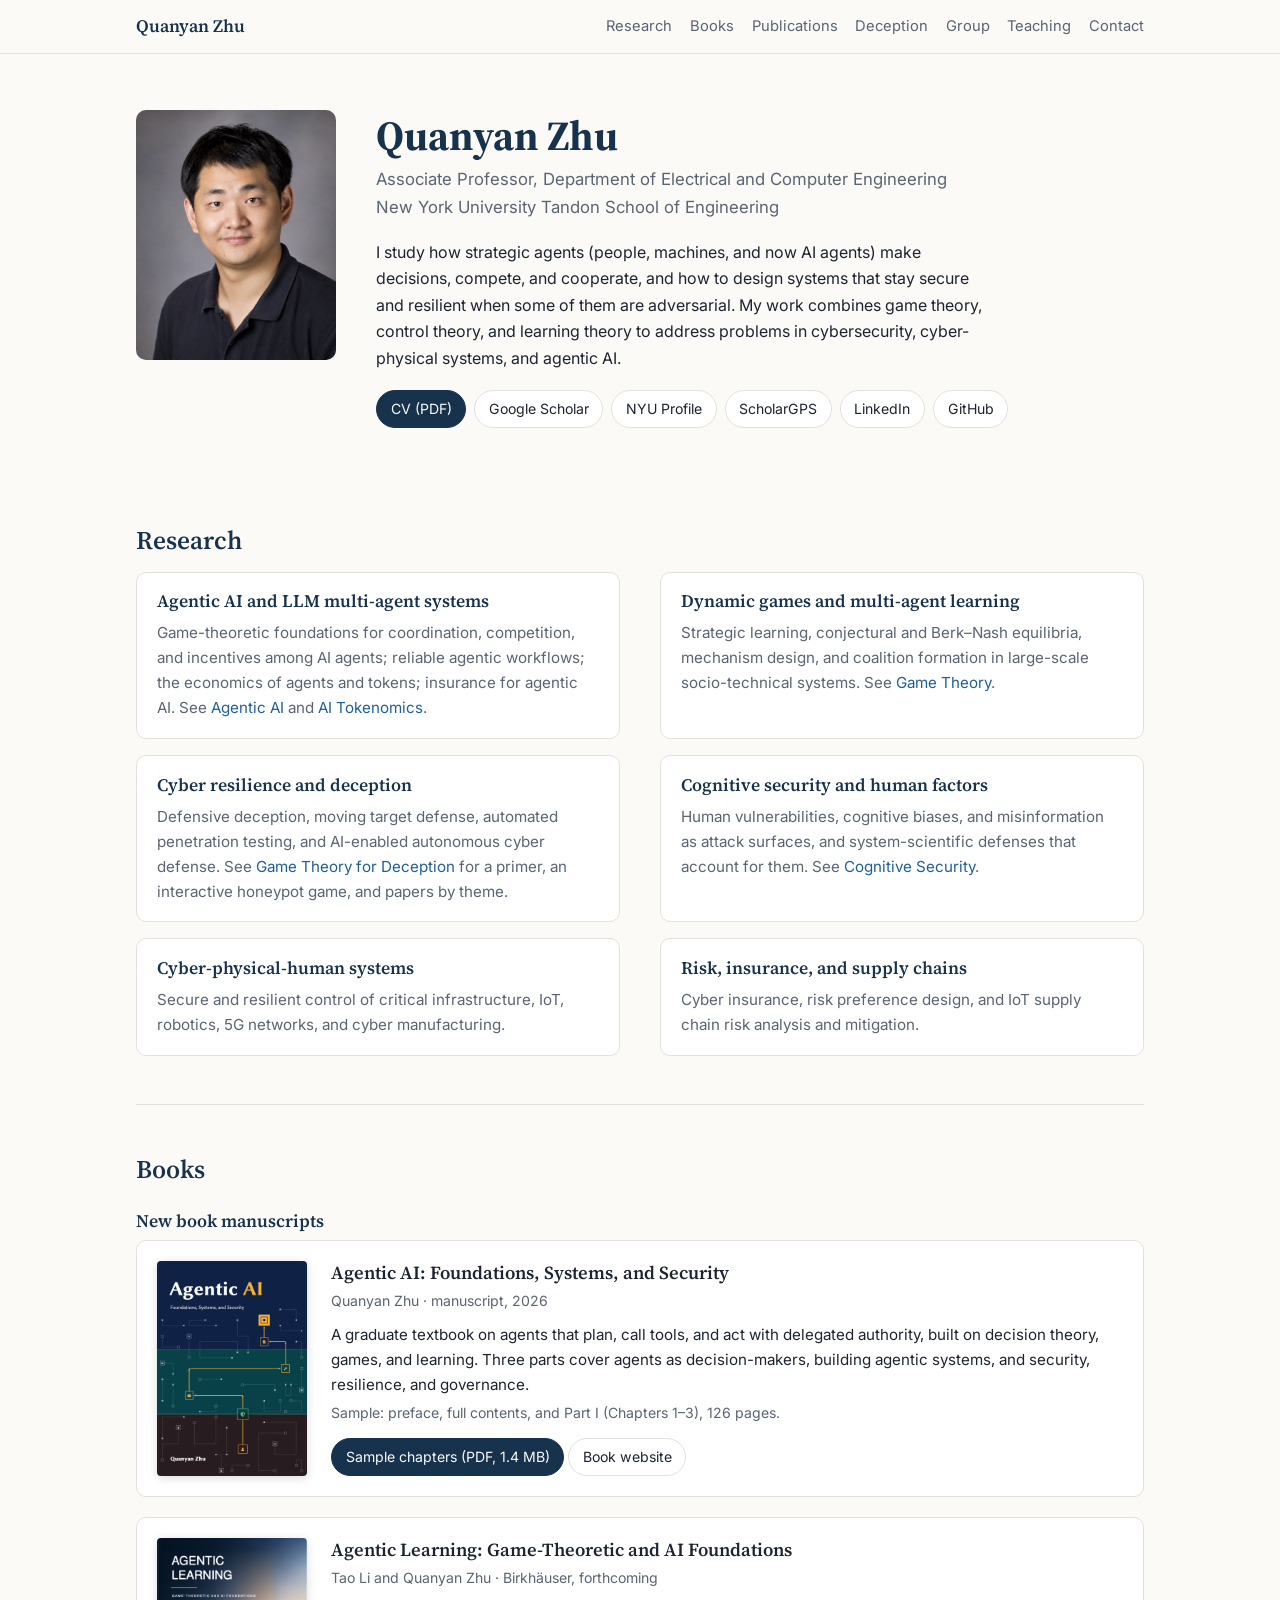
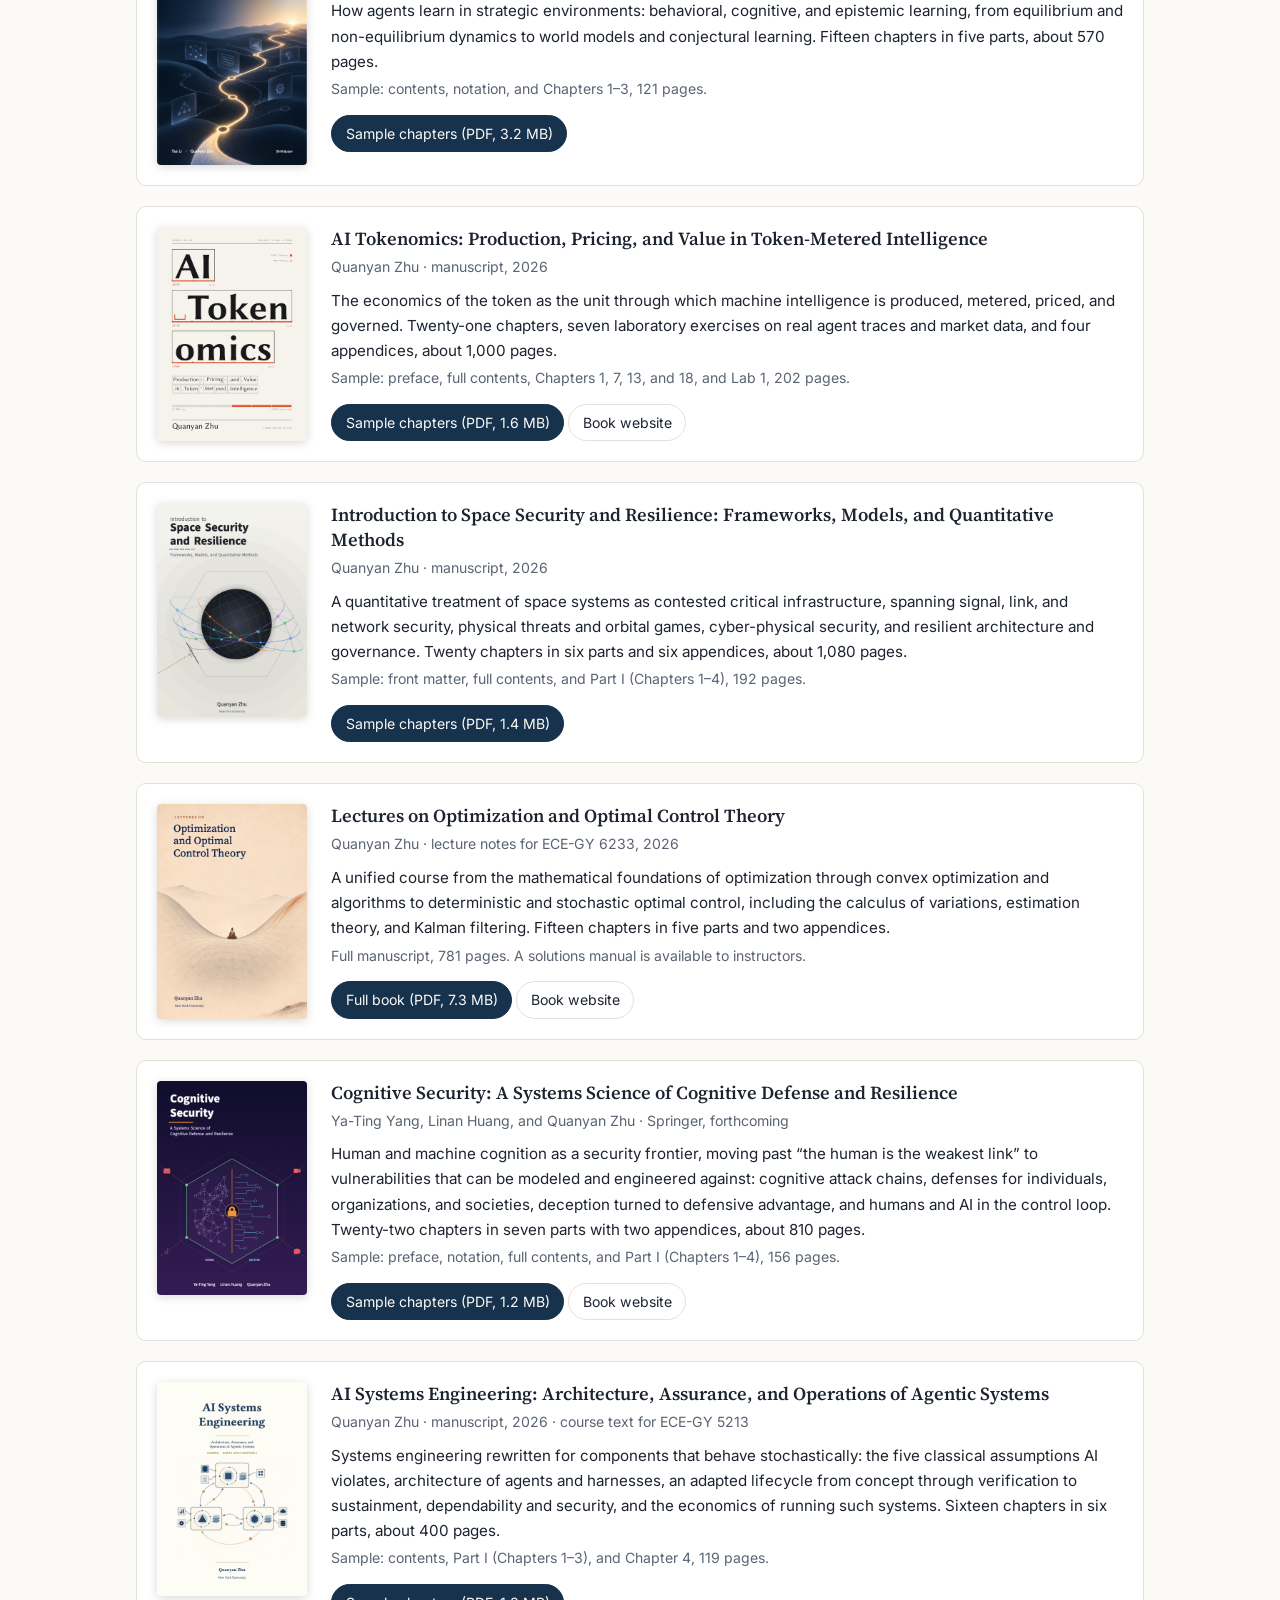
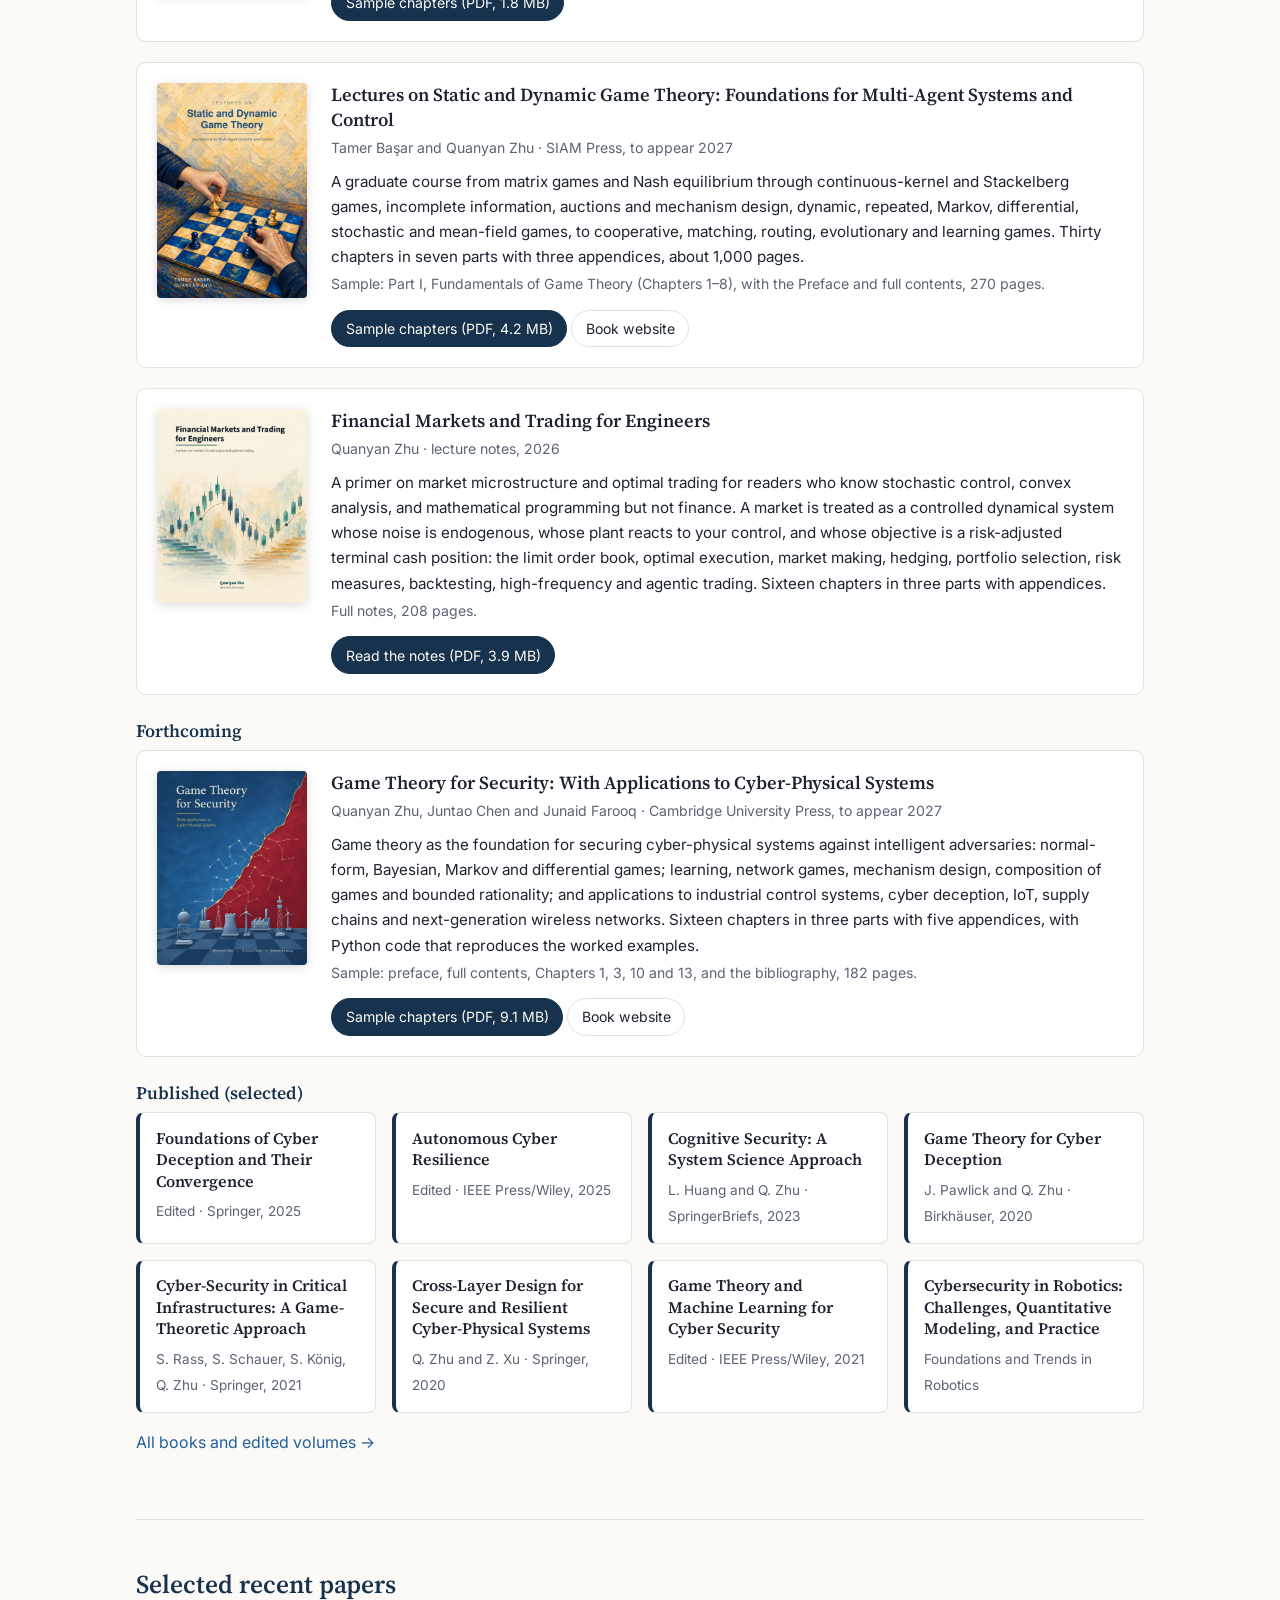
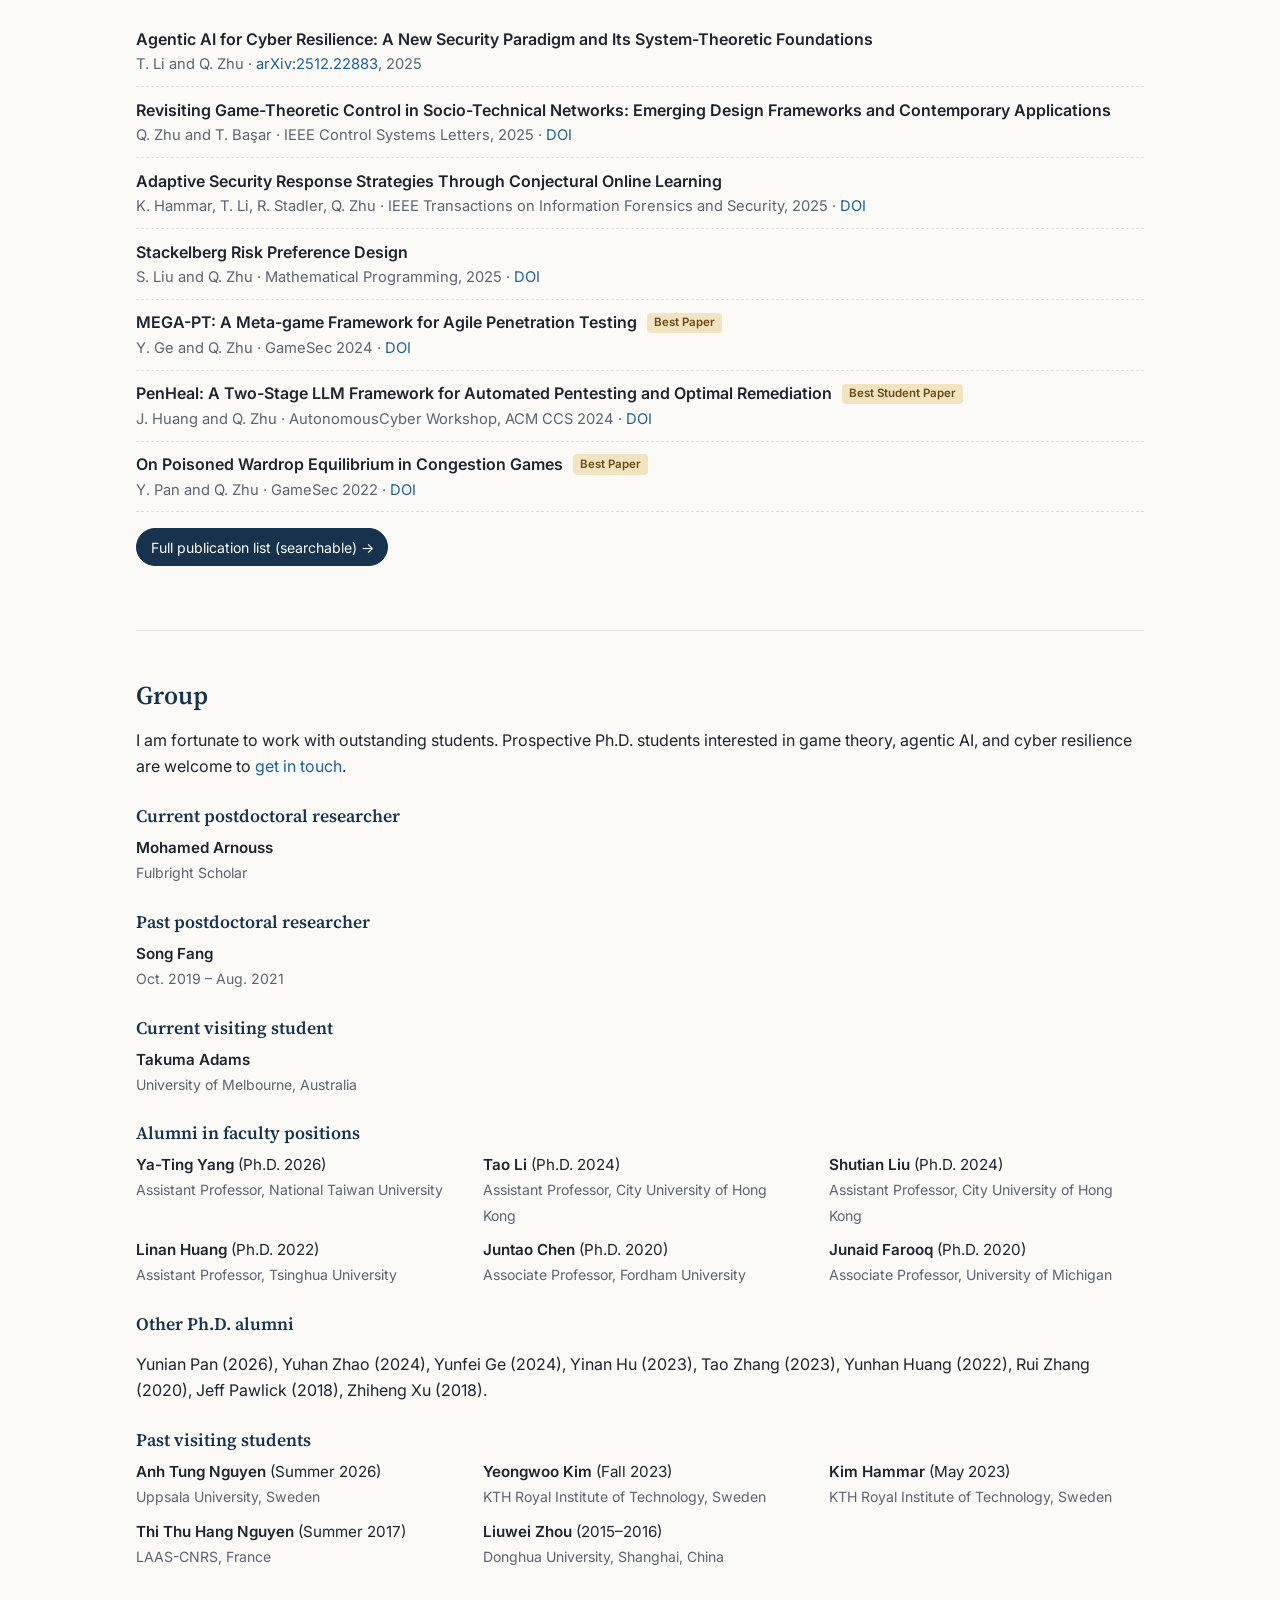
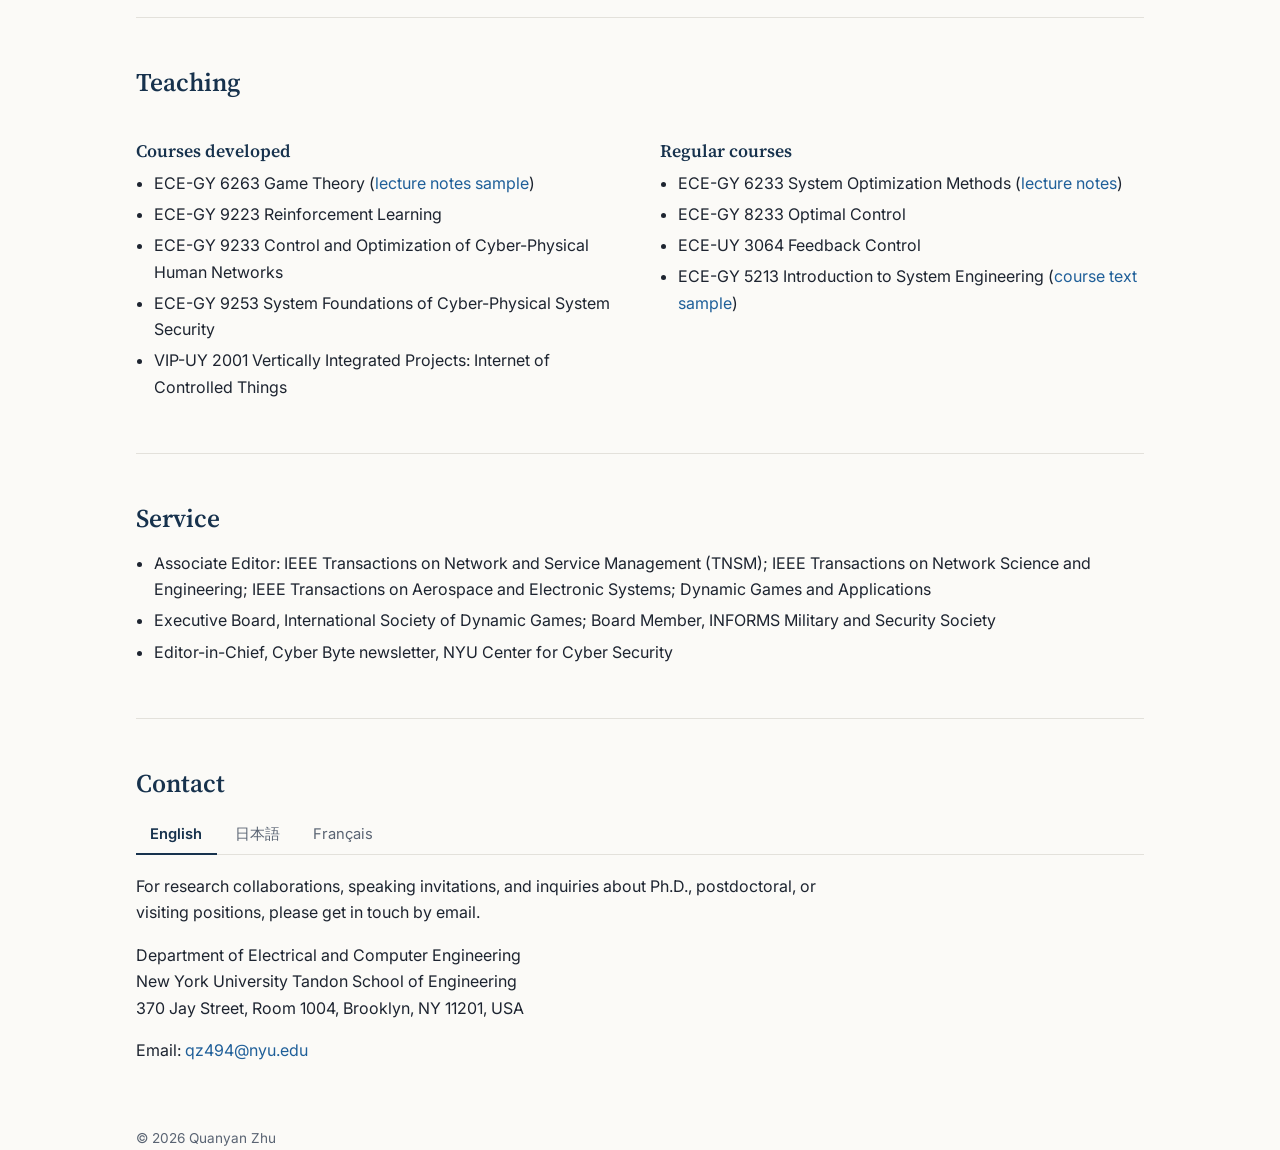
==== commit 8094e907: "AI Tokenomics page: redesign as the book's companion website Rebuild tokenomics/ on the game-theory " ====
--- a/index.html
+++ b/index.html
@@ -377,9 +377,9 @@
           <div>
             <span class="t">AI Tokenomics: Production, Pricing, and Value in Token-Metered Intelligence</span>
             <span class="m">Quanyan Zhu · manuscript, 2026</span>
-            <p>The economics of the token as the unit through which machine intelligence is produced, metered, priced, and governed. Twenty-one chapters and four appendices, about 710 pages.</p>
-            <p class="m">Sample: preface, full contents, and Part I (Chapters 1–3), 103 pages.</p>
-            <a class="btn primary" href="assets/books/ai-tokenomics-sample.pdf">Sample chapters (PDF, 1.2 MB)</a>
+            <p>The economics of the token as the unit through which machine intelligence is produced, metered, priced, and governed. Twenty-one chapters, seven laboratory exercises on real agent traces and market data, and four appendices, about 1,000 pages.</p>
+            <p class="m">Sample: preface, full contents, Chapters 1, 7, 13, and 18, and Lab 1, 202 pages.</p>
+            <a class="btn primary" href="assets/books/ai-tokenomics-sample.pdf">Sample chapters (PDF, 1.6 MB)</a>
             <a class="btn" href="tokenomics/">Book website</a>
           </div>
         </article>
